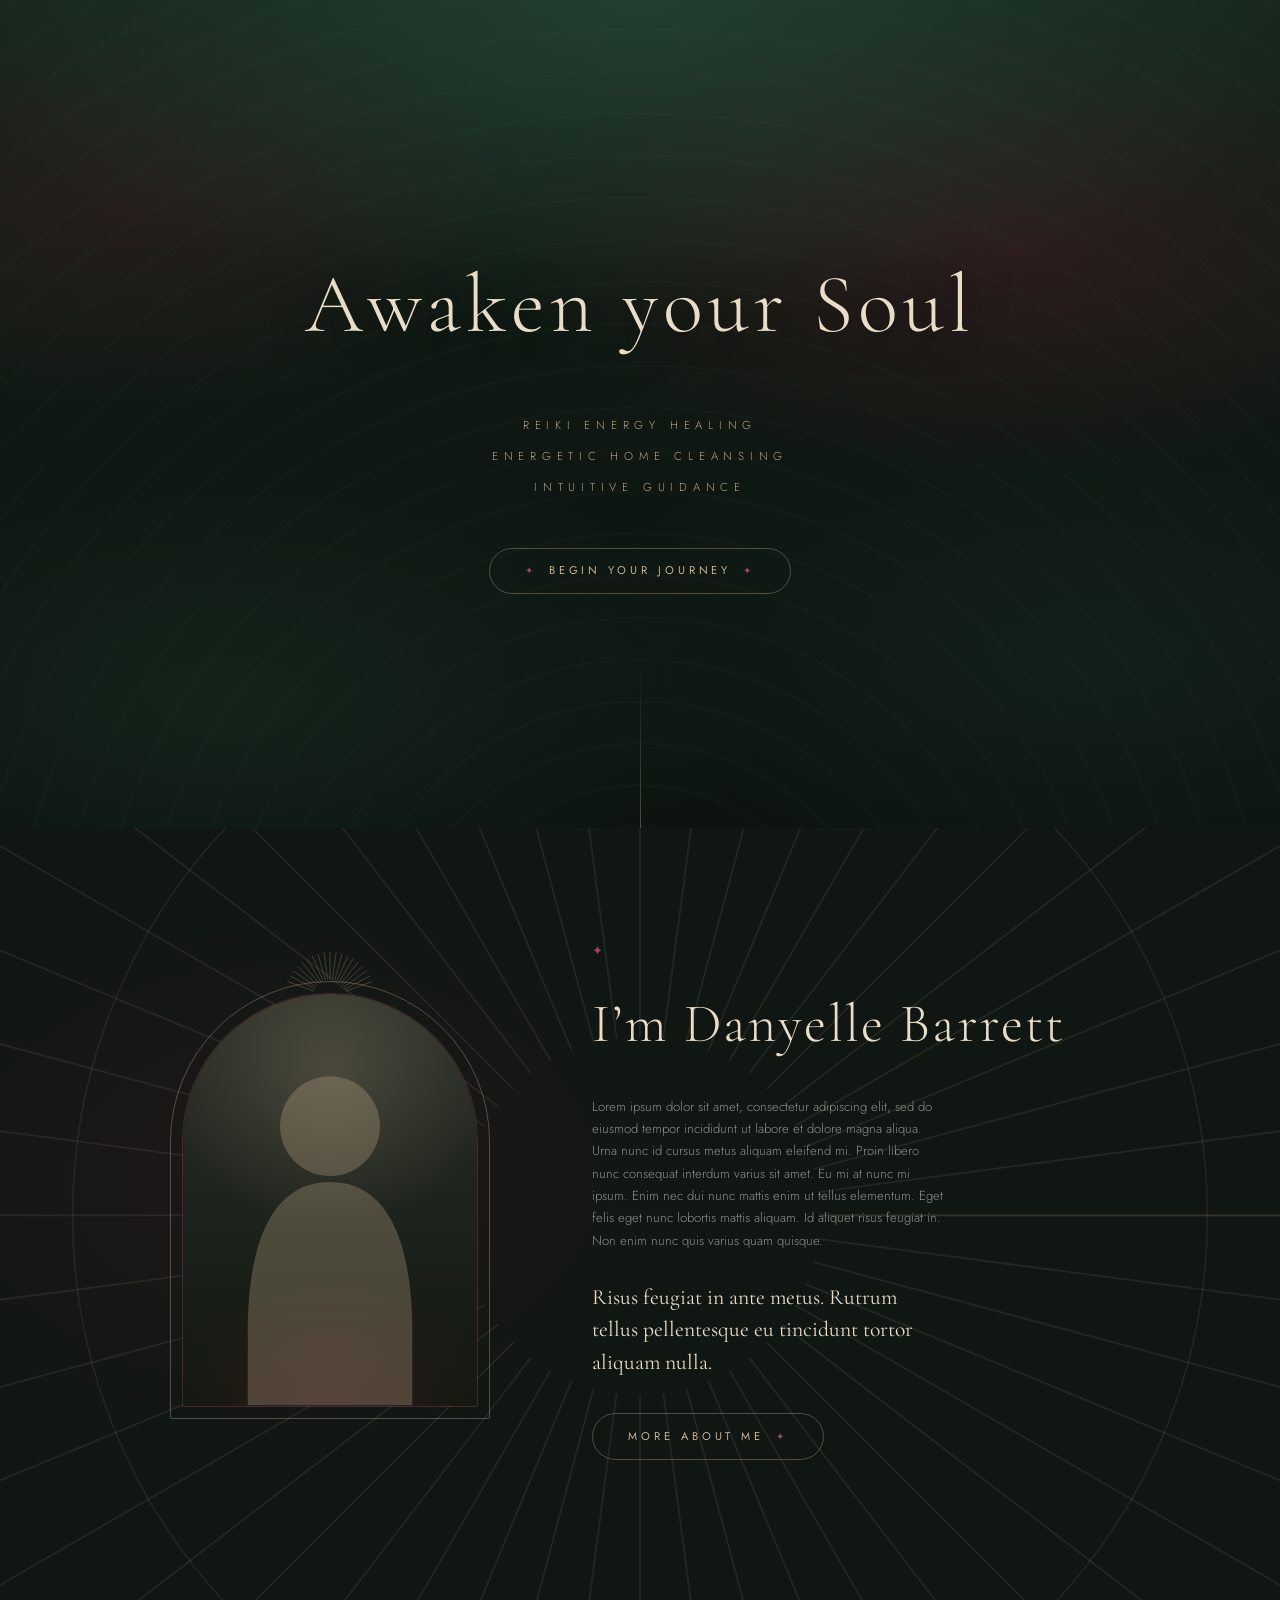
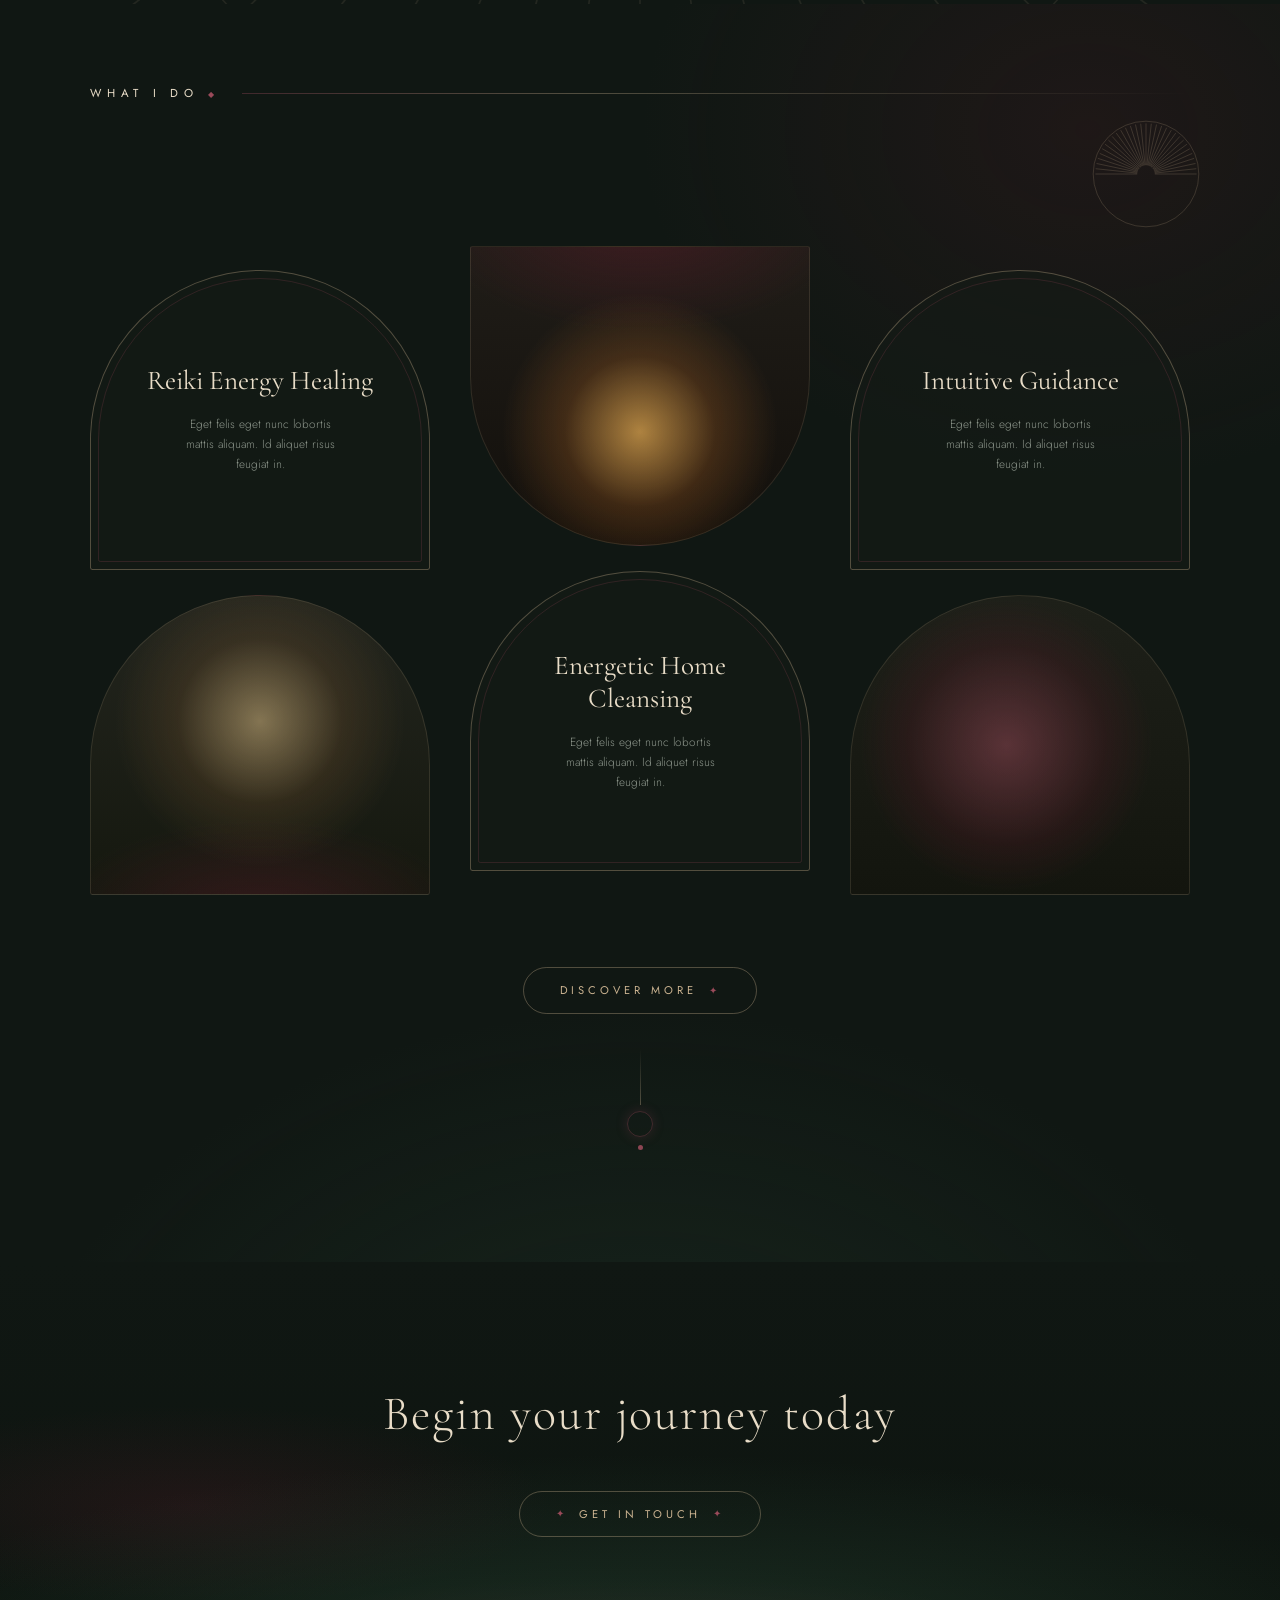
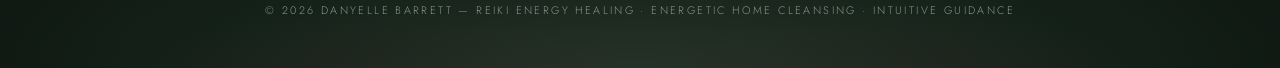
==== index.html @ 01dbca79 "Sync hero list and footer tagline with updated service names Co-authored-by: Copilot <223556219+Copi" ====
<!doctype html>
<html lang="en">
  <head>
    <meta charset="UTF-8" />
    <meta name="viewport" content="width=device-width, initial-scale=1.0" />
    <title>Awaken Your Soul — Danyelle Barrett</title>
    <link rel="preconnect" href="https://fonts.googleapis.com" />
    <link rel="preconnect" href="https://fonts.gstatic.com" crossorigin />
    <link
      href="https://fonts.googleapis.com/css2?family=Cormorant+Garamond:ital,wght@0,300;0,400;0,500;1,400&family=Jost:wght@300;400&display=swap"
      rel="stylesheet"
    />
    <link rel="stylesheet" href="style.css" />
  </head>
  <body>
    <!-- ============ HERO ============ -->
    <header class="hero">
      <div class="hero-bg" aria-hidden="true"></div>
      <div class="hero-content reveal">
        <h1 class="hero-title">Awaken your Soul</h1>
        <ul class="hero-list">
          <li>Reiki Energy Healing</li>
          <li>Energetic Home Cleansing</li>
          <li>Intuitive Guidance</li>
        </ul>
        <a href="#about" class="btn">
          <span class="sparkle" aria-hidden="true">✦</span>
          Begin Your Journey
          <span class="sparkle" aria-hidden="true">✦</span>
        </a>
      </div>
      <div class="hero-line" aria-hidden="true"></div>
    </header>

    <!-- ============ ABOUT ============ -->
    <section class="about" id="about">
      <div class="radial-lines" aria-hidden="true">
        <svg viewBox="0 0 600 600" preserveAspectRatio="xMidYMid slice">
          <g class="rays"></g>
          <circle cx="300" cy="300" r="190" fill="none" stroke="currentColor" stroke-width="0.5" />
          <circle cx="300" cy="300" r="260" fill="none" stroke="currentColor" stroke-width="0.5" />
        </svg>
      </div>

      <div class="about-inner">
        <div class="arch-frame reveal" aria-hidden="true">
          <div class="arch-crown">
            <svg viewBox="0 0 120 40">
              <g class="crown-rays"></g>
            </svg>
          </div>
          <div class="arch-photo">
            <svg class="placeholder-figure" viewBox="0 0 200 280" aria-hidden="true">
              <circle cx="100" cy="90" r="34" />
              <path d="M100 128 C 60 128 44 170 44 230 L 44 280 L 156 280 L 156 230 C 156 170 140 128 100 128 Z" />
            </svg>
          </div>
        </div>

        <div class="about-text reveal">
          <span class="diamond" aria-hidden="true">✦</span>
          <h2>I&rsquo;m Danyelle Barrett</h2>
          <p class="about-body">
            Lorem ipsum dolor sit amet, consectetur adipiscing elit, sed do eiusmod
            tempor incididunt ut labore et dolore magna aliqua. Urna nunc id cursus
            metus aliquam eleifend mi. Proin libero nunc consequat interdum varius
            sit amet. Eu mi at nunc mi ipsum. Enim nec dui nunc mattis enim ut tellus
            elementum. Eget felis eget nunc lobortis mattis aliquam. Id aliquet risus
            feugiat in. Non enim nunc quis varius quam quisque.
          </p>
          <p class="about-pull">
            Risus feugiat in ante metus. Rutrum tellus pellentesque eu tincidunt
            tortor aliquam nulla.
          </p>
          <a href="#services" class="btn">
            More About Me
            <span class="sparkle" aria-hidden="true">✦</span>
          </a>
        </div>
      </div>
    </section>

    <!-- ============ WHAT I DO ============ -->
    <section class="services" id="services">
      <div class="services-heading reveal">
        <h3 class="eyebrow">What I Do <span class="diamond-sm" aria-hidden="true">◆</span></h3>
        <div class="heading-rule" aria-hidden="true"></div>
      </div>

      <div class="fan-ornament" aria-hidden="true">
        <svg viewBox="0 0 200 100">
          <g class="fan-rays"></g>
          <circle cx="100" cy="50" r="48" fill="none" stroke="currentColor" stroke-width="0.6" />
        </svg>
      </div>

      <div class="cards">
        <article class="card reveal">
          <div class="card-arch card-arch--text">
            <h4>Reiki Energy Healing</h4>
            <p>Eget felis eget nunc lobortis mattis aliquam. Id aliquet risus feugiat in.</p>
          </div>
          <div class="card-arch card-arch--img card-img-1"></div>
        </article>

        <article class="card card--center reveal">
          <div class="card-arch card-arch--img card-img-2"></div>
          <div class="card-arch card-arch--text">
            <h4>Energetic Home Cleansing</h4>
            <p>Eget felis eget nunc lobortis mattis aliquam. Id aliquet risus feugiat in.</p>
          </div>
        </article>

        <article class="card reveal">
          <div class="card-arch card-arch--text">
            <h4>Intuitive Guidance</h4>
            <p>Eget felis eget nunc lobortis mattis aliquam. Id aliquet risus feugiat in.</p>
          </div>
          <div class="card-arch card-arch--img card-img-3"></div>
        </article>
      </div>

      <div class="services-cta reveal">
        <a href="#contact" class="btn">
          Discover More
          <span class="sparkle" aria-hidden="true">✦</span>
        </a>
        <div class="pendant" aria-hidden="true">
          <span class="pendant-line"></span>
          <span class="pendant-circle"></span>
          <span class="pendant-dot"></span>
        </div>
      </div>
    </section>

    <!-- ============ FOOTER ============ -->
    <footer class="footer" id="contact">
      <div class="footer-bg" aria-hidden="true"></div>
      <div class="footer-content reveal">
        <h2 class="footer-title">Begin your journey today</h2>
        <a href="mailto:hello@example.com" class="btn">
          <span class="sparkle" aria-hidden="true">✦</span>
          Get In Touch
          <span class="sparkle" aria-hidden="true">✦</span>
        </a>
        <p class="footer-copy">&copy; <span id="year"></span> Danyelle Barrett &mdash; Reiki Energy Healing &middot; Energetic Home Cleansing &middot; Intuitive Guidance</p>
      </div>
    </footer>

    <script src="script.js"></script>
  </body>
</html>
---- style.css ----
/* ============================================================
   Awaken Your Soul — mystical healer landing page
   Palette: deep forest green/charcoal + antique gold/cream
   ============================================================ */

:root {
  --bg-deep: #0c120f;
  --bg-panel: #101713;
  --bg-card: #141c17;
  --green-forest: #16241c;
  --green-mist: #1e3328;
  --gold: #cbb391;
  --gold-soft: #b9a382;
  --gold-faint: rgba(203, 179, 145, 0.35);
  --maroon: #581a28;
  --maroon-bright: #9a4a5a;
  --maroon-faint: rgba(138, 65, 82, 0.4);
  --maroon-glow: rgba(88, 26, 40, 0.45);
  --cream: #e9ddc8;
  --text-dim: #8a9389;
  --serif: "Cormorant Garamond", Georgia, serif;
  --sans: "Jost", "Helvetica Neue", sans-serif;
}

* {
  margin: 0;
  padding: 0;
  box-sizing: border-box;
}

html {
  scroll-behavior: smooth;
}

body {
  background: var(--bg-deep);
  color: var(--cream);
  font-family: var(--sans);
  font-weight: 300;
  line-height: 1.7;
  overflow-x: hidden;
}

/* ---------- shared ---------- */

.btn {
  display: inline-flex;
  align-items: center;
  gap: 0.75rem;
  padding: 0.8rem 2.2rem;
  border: 1px solid var(--gold-faint);
  border-radius: 999px;
  color: var(--gold);
  font-family: var(--sans);
  font-size: 0.7rem;
  font-weight: 400;
  letter-spacing: 0.35em;
  text-transform: uppercase;
  text-decoration: none;
  transition: background 0.4s ease, color 0.4s ease, box-shadow 0.4s ease;
}

.btn:hover {
  background: var(--maroon-glow);
  border-color: var(--maroon-faint);
  box-shadow: 0 0 28px rgba(138, 65, 82, 0.3);
}

.sparkle {
  font-size: 0.65rem;
  color: var(--maroon-bright);
  animation: twinkle 2.8s ease-in-out infinite;
}

@keyframes twinkle {
  0%, 100% { opacity: 1; transform: scale(1); }
  50% { opacity: 0.35; transform: scale(0.8); }
}

.diamond {
  display: block;
  color: var(--maroon-bright);
  font-size: 0.8rem;
  margin-bottom: 1rem;
}

/* scroll-reveal */
.reveal {
  opacity: 0;
  transform: translateY(28px);
  transition: opacity 0.9s ease, transform 0.9s ease;
}

.reveal.visible {
  opacity: 1;
  transform: translateY(0);
}

/* ============ HERO ============ */

.hero {
  position: relative;
  min-height: 92vh;
  display: flex;
  align-items: center;
  justify-content: center;
  text-align: center;
  isolation: isolate;
}

.hero-bg {
  position: absolute;
  inset: 0;
  z-index: -1;
  background:
    radial-gradient(ellipse 80% 55% at 50% 0%, rgba(46, 84, 62, 0.55), transparent 70%),
    radial-gradient(ellipse 55% 40% at 78% 30%, rgba(88, 26, 40, 0.38), transparent 70%),
    radial-gradient(ellipse 60% 45% at 18% 85%, rgba(34, 64, 46, 0.35), transparent 70%),
    radial-gradient(ellipse 60% 45% at 85% 80%, rgba(28, 54, 40, 0.35), transparent 70%),
    radial-gradient(ellipse 45% 35% at 10% 25%, rgba(88, 26, 40, 0.28), transparent 70%),
    linear-gradient(180deg, #16251c 0%, #0e1711 55%, var(--bg-deep) 100%);
}

/* soft fern-like texture */
.hero-bg::after {
  content: "";
  position: absolute;
  inset: 0;
  background-image: repeating-radial-gradient(
    circle at 50% 120%,
    transparent 0px,
    transparent 38px,
    rgba(70, 110, 85, 0.05) 40px,
    transparent 42px
  );
}

.hero-content {
  padding: 4rem 1.5rem;
}

.hero-title {
  font-family: var(--serif);
  font-weight: 300;
  font-size: clamp(2.8rem, 7vw, 5.2rem);
  letter-spacing: 0.06em;
  color: var(--cream);
  text-shadow: 0 2px 40px rgba(0, 0, 0, 0.6);
}

.hero-list {
  list-style: none;
  margin: 2.2rem 0 2.8rem;
}

.hero-list li {
  font-size: 0.72rem;
  letter-spacing: 0.5em;
  text-transform: uppercase;
  color: var(--gold-soft);
  padding: 0.35rem 0;
}

.hero-line {
  position: absolute;
  bottom: 0;
  left: 50%;
  width: 1px;
  height: 18vh;
  background: linear-gradient(to bottom, transparent, var(--gold-faint));
}

/* ============ ABOUT ============ */

.about {
  position: relative;
  padding: 7rem 1.5rem 9rem;
  background:
    radial-gradient(ellipse 45% 50% at 22% 45%, rgba(88, 26, 40, 0.22), transparent 70%),
    var(--bg-panel);
  overflow: hidden;
}

.radial-lines {
  position: absolute;
  inset: -10% -20%;
  color: rgba(203, 179, 145, 0.1);
  pointer-events: none;
}

.radial-lines svg {
  width: 100%;
  height: 100%;
}

.about-inner {
  position: relative;
  max-width: 1000px;
  margin: 0 auto;
  display: grid;
  grid-template-columns: minmax(260px, 380px) 1fr;
  gap: 4.5rem;
  align-items: center;
}

/* arched portrait frame */
.arch-frame {
  position: relative;
  justify-self: center;
}

.arch-crown {
  position: absolute;
  top: -34px;
  left: 50%;
  transform: translateX(-50%);
  width: 150px;
  color: var(--gold-faint);
}

.arch-photo {
  width: min(320px, 78vw);
  aspect-ratio: 3 / 4.1;
  border: 1px solid var(--gold-faint);
  border-radius: 999px 999px 10px 10px;
  padding: 12px;
  display: flex;
}

.arch-photo .placeholder-figure {
  width: 100%;
  border-radius: 999px 999px 6px 6px;
  background:
    radial-gradient(ellipse 90% 60% at 50% 18%, rgba(203, 179, 145, 0.22), transparent 65%),
    radial-gradient(ellipse 80% 45% at 50% 100%, rgba(88, 26, 40, 0.35), transparent 70%),
    linear-gradient(180deg, #2a2e26 0%, #1b211b 60%, #12180f 100%);
  fill: rgba(203, 179, 145, 0.28);
  box-shadow: 0 0 0 1px var(--maroon-faint); /* inner wine line inside the gold arch */
}

.about-text h2 {
  font-family: var(--serif);
  font-weight: 300;
  font-size: clamp(2.2rem, 4.5vw, 3.4rem);
  letter-spacing: 0.04em;
  margin-bottom: 1.6rem;
}

.about-body {
  font-size: 0.82rem;
  color: var(--text-dim);
  max-width: 44ch;
  margin-bottom: 1.8rem;
}

.about-pull {
  font-family: var(--serif);
  font-size: 1.35rem;
  font-weight: 400;
  line-height: 1.5;
  color: var(--cream);
  max-width: 34ch;
  margin-bottom: 2.2rem;
}

/* ============ SERVICES ============ */

.services {
  position: relative;
  padding: 5rem 1.5rem 7rem;
  background:
    radial-gradient(ellipse 70% 50% at 50% 115%, rgba(40, 70, 52, 0.3), transparent 70%),
    radial-gradient(ellipse 50% 40% at 85% 10%, rgba(88, 26, 40, 0.2), transparent 70%),
    var(--bg-panel);
  overflow: hidden;
}

.services-heading {
  max-width: 1100px;
  margin: 0 auto 1rem;
  display: flex;
  align-items: center;
  gap: 1.4rem;
}

.eyebrow {
  font-family: var(--sans);
  font-weight: 400;
  font-size: 0.72rem;
  letter-spacing: 0.5em;
  text-transform: uppercase;
  color: var(--cream);
  white-space: nowrap;
}

.diamond-sm {
  font-size: 0.5rem;
  color: var(--maroon-bright);
  vertical-align: middle;
}

.heading-rule {
  flex: 1;
  height: 1px;
  background: linear-gradient(to right, var(--maroon-faint), var(--gold-faint) 35%, transparent);
}

.fan-ornament {
  width: 220px;
  margin: 0 0 2rem auto;
  color: rgba(203, 179, 145, 0.3);
}

.cards {
  max-width: 1100px;
  margin: 0 auto;
  display: grid;
  grid-template-columns: repeat(3, 1fr);
  gap: 2.5rem;
  align-items: start;
}

.card {
  display: flex;
  flex-direction: column;
  gap: 1.6rem;
}

.card--center {
  margin-top: -1.5rem;
}

.card-arch {
  border-radius: 999px 999px 14px 14px;
  min-height: 300px;
}

.card--center .card-arch--img {
  border-radius: 14px 14px 999px 999px;
}

.card-arch--text {
  position: relative;
  border: 1px solid var(--gold-faint);
  background: rgba(20, 28, 23, 0.6);
  display: flex;
  flex-direction: column;
  align-items: center;
  justify-content: center;
  text-align: center;
  padding: 2.5rem 1.8rem;
}

/* inner wine line echoing the arch shape */
.card-arch--text::after {
  content: "";
  position: absolute;
  inset: 7px;
  border: 1px solid rgba(138, 65, 82, 0.25);
  border-radius: inherit;
  pointer-events: none;
}

.card-arch--text h4 {
  font-family: var(--serif);
  font-weight: 400;
  font-size: 1.7rem;
  line-height: 1.2;
  margin-bottom: 1rem;
}

.card-arch--text p {
  font-size: 0.74rem;
  color: var(--text-dim);
  max-width: 24ch;
}

/* image placeholders — swap with real photos via background-image */
.card-arch--img {
  border: 1px solid rgba(203, 179, 145, 0.15);
}

.card-img-1 {
  background:
    radial-gradient(circle at 50% 42%, rgba(233, 200, 140, 0.5), rgba(160, 110, 60, 0.18) 34%, transparent 60%),
    radial-gradient(ellipse 90% 50% at 50% 110%, rgba(88, 26, 40, 0.5), transparent 70%),
    linear-gradient(180deg, #23251e 0%, #15180f 100%);
}

.card-img-2 {
  background:
    radial-gradient(circle at 50% 62%, rgba(255, 190, 90, 0.65), rgba(190, 110, 40, 0.25) 30%, transparent 55%),
    radial-gradient(ellipse 90% 55% at 50% -10%, rgba(88, 26, 40, 0.55), transparent 70%),
    linear-gradient(180deg, #201d18 0%, #120f0b 100%);
}

.card-img-3 {
  background:
    radial-gradient(circle at 46% 50%, rgba(154, 74, 90, 0.5), rgba(88, 26, 40, 0.25) 42%, transparent 62%),
    linear-gradient(180deg, #1e2019 0%, #13150e 100%);
}

.services-cta {
  text-align: center;
  margin-top: 4.5rem;
}

.pendant {
  display: flex;
  flex-direction: column;
  align-items: center;
  margin-top: 2.2rem;
}

.pendant-line {
  width: 1px;
  height: 56px;
  background: linear-gradient(to bottom, transparent, var(--gold-faint));
}

.pendant-circle {
  width: 26px;
  height: 26px;
  border: 1px solid var(--maroon-faint);
  border-radius: 50%;
  margin-top: 6px;
  box-shadow: 0 0 12px rgba(138, 65, 82, 0.25);
}

.pendant-dot {
  width: 5px;
  height: 5px;
  background: var(--maroon-bright);
  border-radius: 50%;
  margin-top: 8px;
  opacity: 0.9;
}

/* ============ FOOTER ============ */

.footer {
  position: relative;
  padding: 7rem 1.5rem 3rem;
  text-align: center;
  isolation: isolate;
}

.footer-bg {
  position: absolute;
  inset: 0;
  z-index: -1;
  background:
    radial-gradient(ellipse 85% 70% at 50% 100%, rgba(42, 76, 56, 0.5), transparent 75%),
    radial-gradient(ellipse 60% 50% at 50% 115%, rgba(88, 26, 40, 0.45), transparent 75%),
    radial-gradient(ellipse 40% 35% at 15% 60%, rgba(88, 26, 40, 0.25), transparent 70%),
    linear-gradient(180deg, var(--bg-panel) 0%, #0d140f 100%);
}

.footer-title {
  font-family: var(--serif);
  font-weight: 300;
  font-size: clamp(1.9rem, 4vw, 3rem);
  letter-spacing: 0.04em;
  margin-bottom: 2.2rem;
}

.footer-copy {
  margin-top: 4rem;
  font-size: 0.68rem;
  letter-spacing: 0.22em;
  text-transform: uppercase;
  color: var(--text-dim);
}

/* ============ RESPONSIVE ============ */

@media (max-width: 860px) {
  .about-inner {
    grid-template-columns: 1fr;
    gap: 3.5rem;
    text-align: center;
  }

  .about-text {
    display: flex;
    flex-direction: column;
    align-items: center;
  }

  .cards {
    grid-template-columns: 1fr;
    max-width: 420px;
  }

  .card--center {
    margin-top: 0;
  }

  .fan-ornament {
    margin: 0 auto 2rem;
  }
}
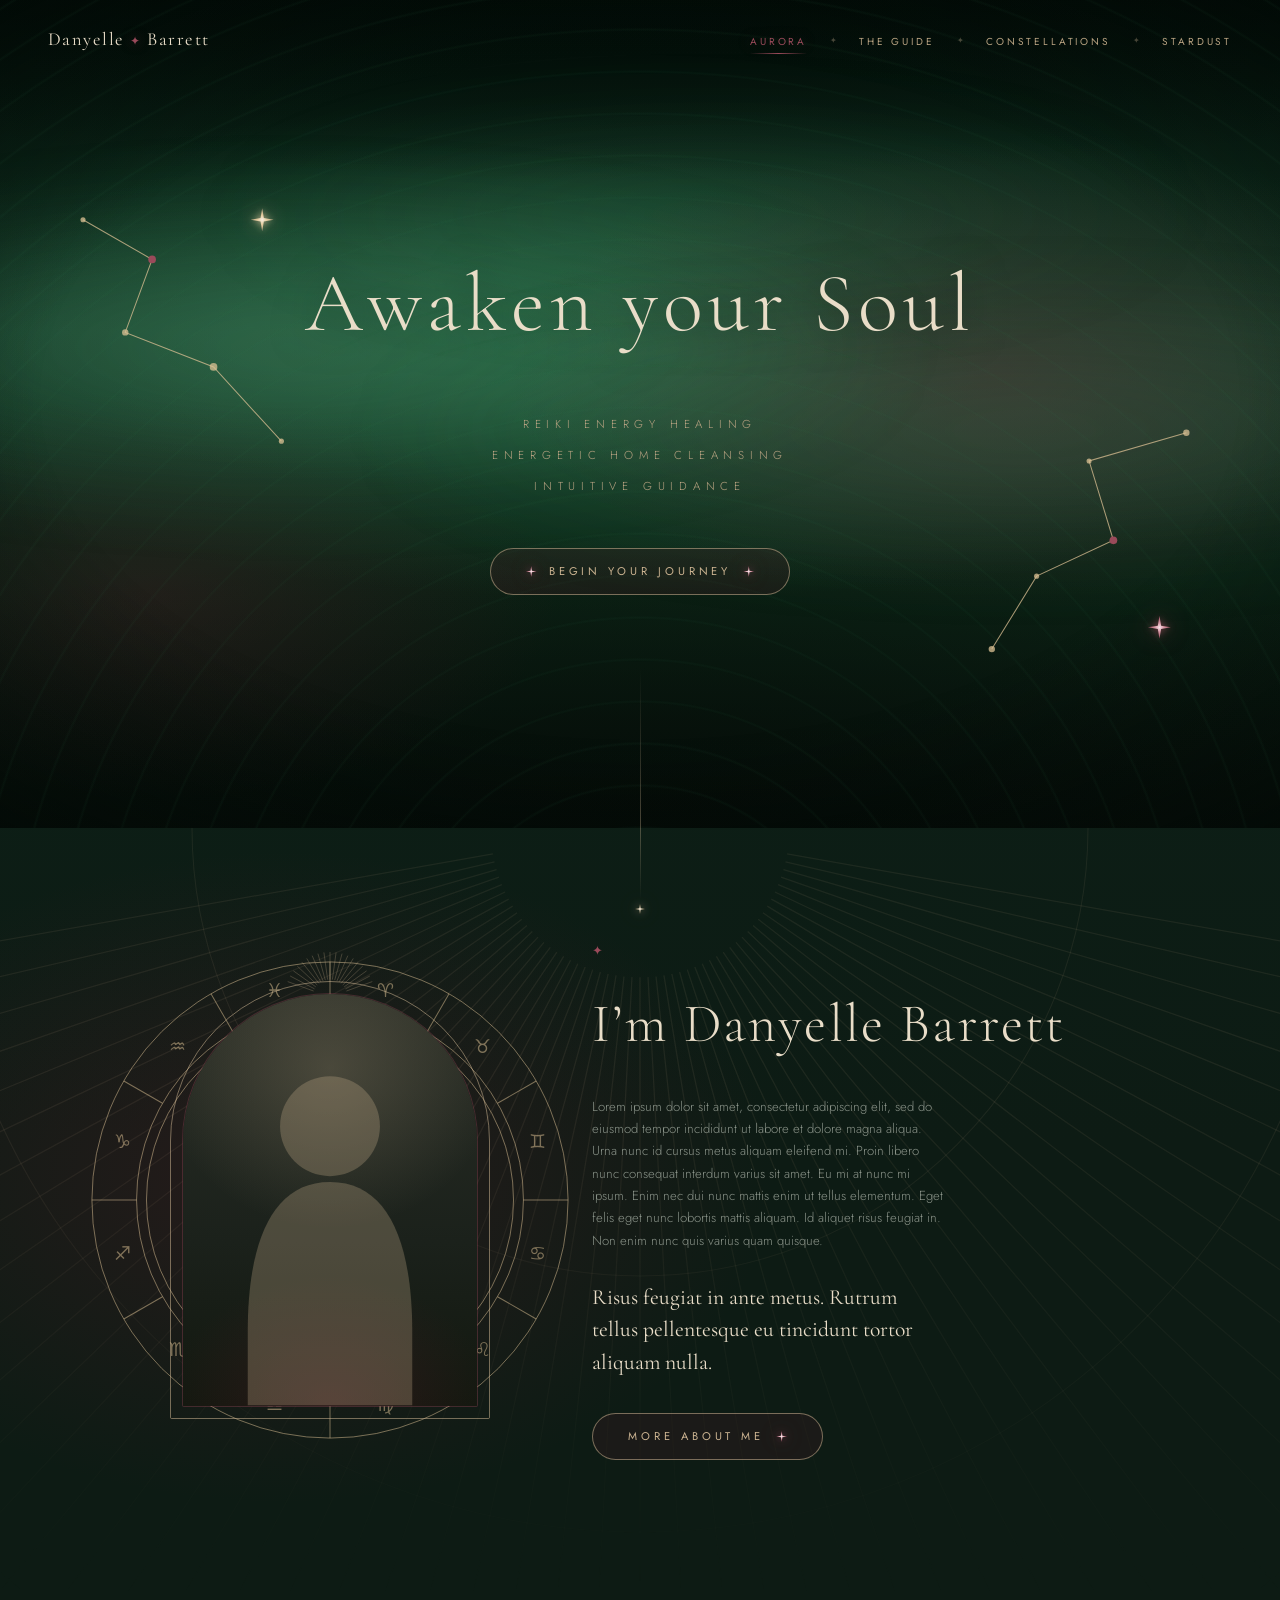
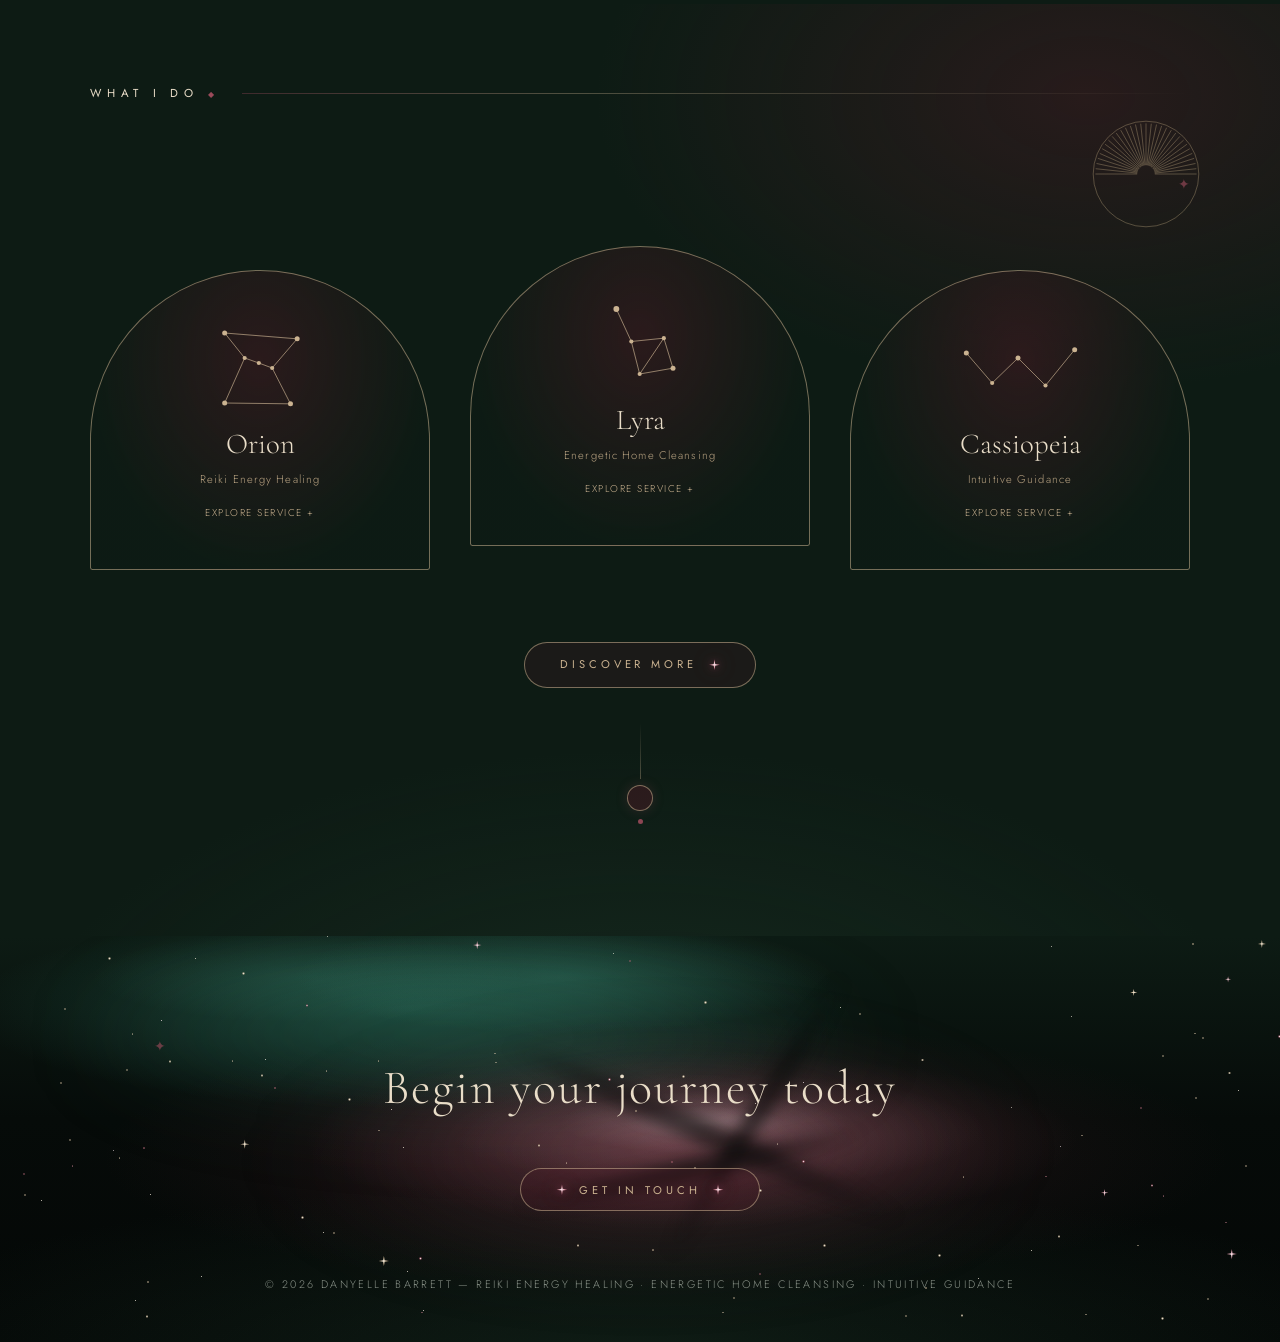
==== commit d6b4c33a: "Add celestial nav, star sparkles, misty hero, and Trifid-style nebula footer - Fixed nav with celest" ====
--- a/index.html
+++ b/index.html
@@ -13,9 +13,64 @@
     <link rel="stylesheet" href="style.css" />
   </head>
   <body>
+    <!-- ============ NAV ============ -->
+    <nav class="site-nav">
+      <a class="nav-wordmark" href="#top">Danyelle <span class="mark" aria-hidden="true">✦</span> Barrett</a>
+      <ul class="nav-links">
+        <li><a href="#top">Aurora</a></li>
+        <li class="nav-sep" aria-hidden="true">✦</li>
+        <li><a href="#about">The Guide</a></li>
+        <li class="nav-sep" aria-hidden="true">✦</li>
+        <li><a href="#services">Constellations</a></li>
+        <li class="nav-sep" aria-hidden="true">✦</li>
+        <li><a href="#contact">Stardust</a></li>
+      </ul>
+    </nav>
+
     <!-- ============ HERO ============ -->
-    <header class="hero">
-      <div class="hero-bg" aria-hidden="true"></div>
+    <header class="hero" id="top">
+      <div class="hero-bg" aria-hidden="true">
+        <span class="mist mist-1"></span>
+        <span class="mist mist-2"></span>
+        <span class="mist mist-3"></span>
+        <span class="hero-vignette"></span>
+      </div>
+      <div class="hero-sky" aria-hidden="true">
+        <svg class="constellation constellation--left" viewBox="0 0 220 260" fill="none">
+          <defs>
+            <radialGradient id="spark-gold">
+              <stop offset="0%" stop-color="#f7efe0" />
+              <stop offset="40%" stop-color="#e3cb9e" />
+              <stop offset="100%" stop-color="#b9a382" />
+            </radialGradient>
+          </defs>
+          <path d="M25 42 79 73 58 130 127 157 180 215" />
+          <circle cx="25" cy="42" r="2" />
+          <circle class="sky-star sky-star--wine" cx="79" cy="73" r="3" />
+          <circle cx="58" cy="130" r="2.5" />
+          <circle class="sky-star" cx="127" cy="157" r="3" />
+          <circle cx="180" cy="215" r="2" />
+          <path class="sky-spark sky-star" fill="url(#spark-gold)"
+            d="M165 33 L166.3 40.7 L174 42 L166.3 43.3 L165 51 L163.7 43.3 L156 42 L163.7 40.7 Z" />
+        </svg>
+        <svg class="constellation constellation--right" viewBox="0 0 220 260" fill="none">
+          <defs>
+            <radialGradient id="spark-wine">
+              <stop offset="0%" stop-color="#f6e3e8" />
+              <stop offset="35%" stop-color="#d99aa8" />
+              <stop offset="100%" stop-color="#9a4a5a" />
+            </radialGradient>
+          </defs>
+          <path d="M35 204 70 147 130 119 111 57 187 35" />
+          <circle class="sky-star" cx="35" cy="204" r="2.5" />
+          <circle cx="70" cy="147" r="2" />
+          <circle class="sky-star sky-star--wine" cx="130" cy="119" r="3" />
+          <circle cx="111" cy="57" r="2" />
+          <circle class="sky-star" cx="187" cy="35" r="2.5" />
+          <path class="sky-spark sky-star" fill="url(#spark-wine)"
+            d="M166 178 L167.3 185.7 L175 187 L167.3 188.3 L166 196 L164.7 188.3 L157 187 L164.7 185.7 Z" />
+        </svg>
+      </div>
       <div class="hero-content reveal">
         <h1 class="hero-title">Awaken your Soul</h1>
         <ul class="hero-list">
@@ -34,16 +89,55 @@
 
     <!-- ============ ABOUT ============ -->
     <section class="about" id="about">
+      <div class="about-drop" aria-hidden="true">
+        <span class="drop-line"></span>
+        <span class="drop-diamond">✦</span>
+      </div>
+
       <div class="radial-lines" aria-hidden="true">
-        <svg viewBox="0 0 600 600" preserveAspectRatio="xMidYMid slice">
+        <svg viewBox="0 0 600 600" preserveAspectRatio="xMidYMin slice">
           <g class="rays"></g>
-          <circle cx="300" cy="300" r="190" fill="none" stroke="currentColor" stroke-width="0.5" />
-          <circle cx="300" cy="300" r="260" fill="none" stroke="currentColor" stroke-width="0.5" />
+          <circle cx="300" cy="0" r="210" fill="none" stroke="currentColor" stroke-width="0.5" />
+          <circle cx="300" cy="0" r="330" fill="none" stroke="currentColor" stroke-width="0.5" />
+          <circle cx="300" cy="0" r="460" fill="none" stroke="currentColor" stroke-width="0.5" />
         </svg>
       </div>
 
       <div class="about-inner">
         <div class="arch-frame reveal" aria-hidden="true">
+          <svg class="zodiac-wheel" viewBox="0 0 400 400" fill="none">
+            <circle cx="200" cy="200" r="192" />
+            <circle cx="200" cy="200" r="156" />
+            <circle cx="200" cy="200" r="148" />
+            <g class="zodiac-divisions">
+              <path d="M200 8v36" />
+              <path d="M200 8v36" transform="rotate(30 200 200)" />
+              <path d="M200 8v36" transform="rotate(60 200 200)" />
+              <path d="M200 8v36" transform="rotate(90 200 200)" />
+              <path d="M200 8v36" transform="rotate(120 200 200)" />
+              <path d="M200 8v36" transform="rotate(150 200 200)" />
+              <path d="M200 8v36" transform="rotate(180 200 200)" />
+              <path d="M200 8v36" transform="rotate(210 200 200)" />
+              <path d="M200 8v36" transform="rotate(240 200 200)" />
+              <path d="M200 8v36" transform="rotate(270 200 200)" />
+              <path d="M200 8v36" transform="rotate(300 200 200)" />
+              <path d="M200 8v36" transform="rotate(330 200 200)" />
+            </g>
+            <g class="zodiac-symbols">
+              <text x="245" y="33">&#9800;&#65038;</text>
+              <text x="323" y="78">&#9801;&#65038;</text>
+              <text x="367" y="155">&#9802;&#65038;</text>
+              <text x="367" y="245">&#9803;&#65038;</text>
+              <text x="323" y="322">&#9804;&#65038;</text>
+              <text x="245" y="367">&#9805;&#65038;</text>
+              <text x="155" y="367">&#9806;&#65038;</text>
+              <text x="77" y="322">&#9807;&#65038;</text>
+              <text x="33" y="245">&#9808;&#65038;</text>
+              <text x="33" y="155">&#9809;&#65038;</text>
+              <text x="77" y="78">&#9810;&#65038;</text>
+              <text x="155" y="33">&#9811;&#65038;</text>
+            </g>
+          </svg>
           <div class="arch-crown">
             <svg viewBox="0 0 120 40">
               <g class="crown-rays"></g>
@@ -82,6 +176,7 @@
 
     <!-- ============ WHAT I DO ============ -->
     <section class="services" id="services">
+      <span class="celestial-accent celestial-accent--services" aria-hidden="true">✦</span>
       <div class="services-heading reveal">
         <h3 class="eyebrow">What I Do <span class="diamond-sm" aria-hidden="true">◆</span></h3>
         <div class="heading-rule" aria-hidden="true"></div>
@@ -96,27 +191,66 @@
 
       <div class="cards">
         <article class="card reveal">
-          <div class="card-arch card-arch--text">
-            <h4>Reiki Energy Healing</h4>
-            <p>Eget felis eget nunc lobortis mattis aliquam. Id aliquet risus feugiat in.</p>
-          </div>
-          <div class="card-arch card-arch--img card-img-1"></div>
+          <details class="service-disclosure">
+            <summary class="constellation-card">
+              <svg class="service-stars" viewBox="0 0 160 120" aria-hidden="true">
+                <path d="M37 18 61 48 78 54 94 60 124 25 M61 48 37 102 M94 60 116 103 M37 18 124 25 M37 102 116 103" />
+                <g><circle cx="37" cy="18" r="3" /><circle cx="124" cy="25" r="3" /><circle cx="61" cy="48" r="2.5" /><circle cx="78" cy="54" r="2.5" /><circle cx="94" cy="60" r="2.5" /><circle cx="37" cy="102" r="3" /><circle cx="116" cy="103" r="3" /></g>
+              </svg>
+              <span class="constellation-name">Orion</span>
+              <span class="constellation-service">Reiki Energy Healing</span>
+              <span class="disclosure-prompt"><span class="open-label">Explore service +</span><span class="close-label">Close service −</span></span>
+            </summary>
+            <div class="card-content">
+              <div class="card-arch card-arch--text">
+                <h4>Reiki Energy Healing</h4>
+                <p>Eget felis eget nunc lobortis mattis aliquam. Id aliquet risus feugiat in.</p>
+              </div>
+              <div class="card-arch card-arch--img card-img-1"></div>
+            </div>
+          </details>
         </article>
 
         <article class="card card--center reveal">
-          <div class="card-arch card-arch--img card-img-2"></div>
-          <div class="card-arch card-arch--text">
-            <h4>Energetic Home Cleansing</h4>
-            <p>Eget felis eget nunc lobortis mattis aliquam. Id aliquet risus feugiat in.</p>
-          </div>
+          <details class="service-disclosure">
+            <summary class="constellation-card">
+              <svg class="service-stars" viewBox="0 0 160 120" aria-hidden="true">
+                <path d="M51 18 69 57 108 53 119 89 79 96 69 57 M108 53 79 96" />
+                <g><circle cx="51" cy="18" r="3.5" /><circle cx="69" cy="57" r="2.5" /><circle cx="108" cy="53" r="2.5" /><circle cx="119" cy="89" r="3" /><circle cx="79" cy="96" r="2.5" /></g>
+              </svg>
+              <span class="constellation-name">Lyra</span>
+              <span class="constellation-service">Energetic Home Cleansing</span>
+              <span class="disclosure-prompt"><span class="open-label">Explore service +</span><span class="close-label">Close service −</span></span>
+            </summary>
+            <div class="card-content">
+              <div class="card-arch card-arch--img card-img-2"></div>
+              <div class="card-arch card-arch--text">
+                <h4>Energetic Home Cleansing</h4>
+                <p>Eget felis eget nunc lobortis mattis aliquam. Id aliquet risus feugiat in.</p>
+              </div>
+            </div>
+          </details>
         </article>
 
         <article class="card reveal">
-          <div class="card-arch card-arch--text">
-            <h4>Intuitive Guidance</h4>
-            <p>Eget felis eget nunc lobortis mattis aliquam. Id aliquet risus feugiat in.</p>
-          </div>
-          <div class="card-arch card-arch--img card-img-3"></div>
+          <details class="service-disclosure">
+            <summary class="constellation-card">
+              <svg class="service-stars" viewBox="0 0 160 120" aria-hidden="true">
+                <path d="M15 42 46 78 77 48 110 81 145 38" />
+                <g><circle cx="15" cy="42" r="3" /><circle cx="46" cy="78" r="2.5" /><circle cx="77" cy="48" r="3" /><circle cx="110" cy="81" r="2.5" /><circle cx="145" cy="38" r="3" /></g>
+              </svg>
+              <span class="constellation-name">Cassiopeia</span>
+              <span class="constellation-service">Intuitive Guidance</span>
+              <span class="disclosure-prompt"><span class="open-label">Explore service +</span><span class="close-label">Close service −</span></span>
+            </summary>
+            <div class="card-content">
+              <div class="card-arch card-arch--text">
+                <h4>Intuitive Guidance</h4>
+                <p>Eget felis eget nunc lobortis mattis aliquam. Id aliquet risus feugiat in.</p>
+              </div>
+              <div class="card-arch card-arch--img card-img-3"></div>
+            </div>
+          </details>
         </article>
       </div>
 
@@ -135,14 +269,52 @@
 
     <!-- ============ FOOTER ============ -->
     <footer class="footer" id="contact">
-      <div class="footer-bg" aria-hidden="true"></div>
+      <div class="footer-bg" aria-hidden="true">
+        <span class="mist mist-footer-1"></span>
+        <span class="mist mist-footer-2"></span>
+        <span class="dust-lane dust-lane-1"></span>
+        <span class="dust-lane dust-lane-2"></span>
+        <span class="dust-lane dust-lane-3"></span>
+      </div>
+      <span class="celestial-accent celestial-accent--footer" aria-hidden="true">✦</span>
       <div class="footer-content reveal">
         <h2 class="footer-title">Begin your journey today</h2>
-        <a href="mailto:hello@example.com" class="btn">
+        <button type="button" class="btn contact-toggle" aria-expanded="false" aria-controls="contact-options">
           <span class="sparkle" aria-hidden="true">✦</span>
           Get In Touch
           <span class="sparkle" aria-hidden="true">✦</span>
-        </a>
+        </button>
+        <div class="contact-options" id="contact-options" hidden>
+          <a href="mailto:hello@example.com" class="contact-option contact-option--sun">
+            <svg class="contact-icon" viewBox="0 0 80 80" aria-hidden="true">
+              <circle cx="40" cy="40" r="13" />
+              <g class="contact-icon-rays">
+                <line x1="40" y1="8" x2="40" y2="18" />
+                <line x1="40" y1="62" x2="40" y2="72" />
+                <line x1="8" y1="40" x2="18" y2="40" />
+                <line x1="62" y1="40" x2="72" y2="40" />
+                <line x1="17.4" y1="17.4" x2="24.4" y2="24.4" />
+                <line x1="55.6" y1="55.6" x2="62.6" y2="62.6" />
+                <line x1="17.4" y1="62.6" x2="24.4" y2="55.6" />
+                <line x1="55.6" y1="24.4" x2="62.6" y2="17.4" />
+              </g>
+            </svg>
+            <span class="contact-option-label">By Sun &middot; Email</span>
+            <span class="contact-option-value">hello@example.com</span>
+          </a>
+          <a href="tel:+15551234567" class="contact-option contact-option--moon">
+            <svg class="contact-icon" viewBox="0 0 80 80" aria-hidden="true">
+              <path d="M48 12 a30 30 0 1 0 20 36 a24 24 0 1 1 -20 -36" />
+              <g class="contact-icon-stars">
+                <circle cx="56" cy="22" r="1.6" />
+                <circle cx="64" cy="34" r="1.2" />
+                <circle cx="60" cy="47" r="1.4" />
+              </g>
+            </svg>
+            <span class="contact-option-label">By Moon &middot; Phone</span>
+            <span class="contact-option-value">(555) 123-4567</span>
+          </a>
+        </div>
         <p class="footer-copy">&copy; <span id="year"></span> Danyelle Barrett &mdash; Reiki Energy Healing &middot; Energetic Home Cleansing &middot; Intuitive Guidance</p>
       </div>
     </footer>
--- a/style.css
+++ b/style.css
@@ -4,9 +4,9 @@
    ============================================================ */
 
 :root {
-  --bg-deep: #0c120f;
-  --bg-panel: #101713;
-  --bg-card: #141c17;
+  --bg-deep: #0a140e;
+  --bg-panel: #0d1b14;
+  --bg-card: #11211a;
   --green-forest: #16241c;
   --green-mist: #1e3328;
   --gold: #cbb391;
@@ -43,13 +43,127 @@
 
 /* ---------- shared ---------- */
 
+/* ============ NAV ============ */
+
+.site-nav {
+  position: fixed;
+  top: 0;
+  left: 0;
+  right: 0;
+  z-index: 20;
+  display: flex;
+  align-items: center;
+  justify-content: space-between;
+  gap: 1rem;
+  padding: 1.5rem 3rem;
+  transition: background 0.4s ease, padding 0.4s ease, box-shadow 0.4s ease;
+}
+
+.site-nav.scrolled {
+  padding: 0.85rem 3rem;
+  background: rgba(7, 14, 10, 0.82);
+  -webkit-backdrop-filter: blur(12px);
+  backdrop-filter: blur(12px);
+  box-shadow: 0 1px 0 rgba(203, 179, 145, 0.12);
+}
+
+.nav-wordmark {
+  font-family: var(--serif);
+  font-size: 1.15rem;
+  font-weight: 400;
+  letter-spacing: 0.08em;
+  color: var(--cream);
+  text-decoration: none;
+  white-space: nowrap;
+}
+
+.nav-wordmark .mark {
+  color: var(--maroon-bright);
+  font-size: 0.75rem;
+  text-shadow: 0 0 12px rgba(154, 74, 90, 0.5);
+}
+
+.nav-links {
+  display: flex;
+  align-items: center;
+  gap: 1.4rem;
+  list-style: none;
+}
+
+.nav-sep {
+  color: var(--gold-faint);
+  font-size: 0.5rem;
+  line-height: 1;
+}
+
+.nav-links a {
+  position: relative;
+  padding-bottom: 5px;
+  font-size: 0.63rem;
+  font-weight: 400;
+  letter-spacing: 0.28em;
+  text-transform: uppercase;
+  text-decoration: none;
+  white-space: nowrap;
+  color: var(--gold-soft);
+  transition: color 0.3s ease, text-shadow 0.3s ease;
+}
+
+.nav-links a::after {
+  content: "";
+  position: absolute;
+  left: 0;
+  right: 0;
+  bottom: 0;
+  height: 1px;
+  background: linear-gradient(to right, transparent, var(--maroon-bright), transparent);
+  opacity: 0;
+  transform: scaleX(0.4);
+  transition: opacity 0.35s ease, transform 0.35s ease;
+}
+
+.nav-links a:hover {
+  color: var(--cream);
+  text-shadow: 0 0 14px rgba(203, 179, 145, 0.5);
+}
+
+.nav-links a.active {
+  color: var(--maroon-bright);
+  text-shadow: 0 0 16px rgba(154, 74, 90, 0.45);
+}
+
+.nav-links a:hover::after,
+.nav-links a.active::after {
+  opacity: 1;
+  transform: scaleX(1);
+}
+
+@media (max-width: 720px) {
+  .site-nav,
+  .site-nav.scrolled {
+    flex-direction: column;
+    gap: 0.8rem;
+    padding: 1rem 1.2rem;
+  }
+
+  .nav-links {
+    gap: 0.8rem;
+  }
+
+  .nav-links a {
+    font-size: 0.58rem;
+    letter-spacing: 0.2em;
+  }
+}
+
 .btn {
   display: inline-flex;
   align-items: center;
   gap: 0.75rem;
   padding: 0.8rem 2.2rem;
-  border: 1px solid var(--gold-faint);
+  border: 1px solid rgba(203, 179, 145, 0.55);
   border-radius: 999px;
+  background: rgba(88, 26, 40, 0.2);
   color: var(--gold);
   font-family: var(--sans);
   font-size: 0.7rem;
@@ -66,15 +180,40 @@
   box-shadow: 0 0 28px rgba(138, 65, 82, 0.3);
 }
 
+/* four-point star sparkles — slim points, bright core, soft glow */
 .sparkle {
-  font-size: 0.65rem;
-  color: var(--maroon-bright);
-  animation: twinkle 2.8s ease-in-out infinite;
+  position: relative;
+  display: inline-block;
+  width: 11px;
+  height: 11px;
+  font-size: 0; /* hide the ✦ glyph; the star is drawn below */
+  filter:
+    drop-shadow(0 0 4px rgba(154, 74, 90, 0.9))
+    drop-shadow(0 0 10px rgba(154, 74, 90, 0.45));
+  animation: star-twinkle 2.8s ease-in-out infinite;
+}
+
+.sparkle::before {
+  content: "";
+  position: absolute;
+  inset: 0;
+  background: radial-gradient(circle at 50% 50%, #f6e3e8 0%, #d99aa8 35%, var(--maroon-bright) 70%);
+  clip-path: polygon(50% 0%, 57% 43%, 100% 50%, 57% 57%, 50% 100%, 43% 57%, 0% 50%, 43% 43%);
+}
+
+/* twin sparkles twinkle out of phase */
+.btn .sparkle:last-child {
+  animation-delay: -1.4s;
 }
 
 @keyframes twinkle {
   0%, 100% { opacity: 1; transform: scale(1); }
   50% { opacity: 0.35; transform: scale(0.8); }
+}
+
+@keyframes star-twinkle {
+  0%, 100% { opacity: 1; transform: scale(1) rotate(0deg); }
+  50% { opacity: 0.4; transform: scale(0.55) rotate(90deg); }
 }
 
 .diamond {
@@ -112,13 +251,155 @@
   position: absolute;
   inset: 0;
   z-index: -1;
-  background:
-    radial-gradient(ellipse 80% 55% at 50% 0%, rgba(46, 84, 62, 0.55), transparent 70%),
-    radial-gradient(ellipse 55% 40% at 78% 30%, rgba(88, 26, 40, 0.38), transparent 70%),
-    radial-gradient(ellipse 60% 45% at 18% 85%, rgba(34, 64, 46, 0.35), transparent 70%),
-    radial-gradient(ellipse 60% 45% at 85% 80%, rgba(28, 54, 40, 0.35), transparent 70%),
-    radial-gradient(ellipse 45% 35% at 10% 25%, rgba(88, 26, 40, 0.28), transparent 70%),
-    linear-gradient(180deg, #16251c 0%, #0e1711 55%, var(--bg-deep) 100%);
+  overflow: hidden;
+  background:
+    radial-gradient(ellipse 55% 40% at 78% 45%, rgba(88, 26, 40, 0.42), transparent 70%),
+    radial-gradient(ellipse 45% 35% at 12% 72%, rgba(88, 26, 40, 0.28), transparent 70%),
+    /* deep canopy at the very top */
+    radial-gradient(ellipse 120% 40% at 50% -8%, rgba(2, 10, 6, 0.95), transparent 75%),
+    /* broad band of hazy emerald light behind the title, like fog catching light */
+    radial-gradient(ellipse 95% 42% at 50% 42%, rgba(36, 118, 74, 0.5), transparent 72%),
+    radial-gradient(ellipse 60% 30% at 38% 38%, rgba(62, 148, 98, 0.28), transparent 70%),
+    /* dark fern undergrowth sinking to black at the bottom */
+    radial-gradient(ellipse 120% 55% at 50% 108%, rgba(2, 8, 5, 0.92), transparent 78%),
+    linear-gradient(180deg, #03100a 0%, #123523 40%, #0c2416 68%, var(--bg-deep) 100%);
+}
+
+.hero-sky {
+  position: absolute;
+  inset: 0;
+  overflow: hidden;
+  pointer-events: none;
+}
+
+.constellation {
+  position: absolute;
+  width: clamp(150px, 22vw, 300px);
+  color: rgba(220, 193, 148, 0.75);
+  stroke: currentColor;
+  stroke-width: 0.8;
+}
+
+.constellation--left {
+  left: 4%;
+  top: 20%;
+}
+
+.constellation--right {
+  right: 4%;
+  bottom: 13%;
+}
+
+.constellation circle {
+  fill: currentColor;
+  stroke: none;
+}
+
+.constellation .sky-star--wine {
+  color: var(--maroon-bright);
+}
+
+.sky-star {
+  animation: sky-shimmer 5s ease-in-out infinite;
+}
+
+@keyframes sky-shimmer {
+  0%, 100% { opacity: 1; }
+  50% { opacity: 0.4; }
+}
+
+.constellation--right .sky-star {
+  animation-delay: -2.5s;
+}
+
+/* four-point star sparks — same look as the button sparkles */
+.sky-spark {
+  stroke: none;
+  transform-box: fill-box;
+  transform-origin: center;
+  animation: star-twinkle 3.6s ease-in-out infinite;
+}
+
+.constellation--left .sky-spark {
+  filter:
+    drop-shadow(0 0 3px rgba(227, 203, 158, 0.9))
+    drop-shadow(0 0 8px rgba(227, 203, 158, 0.45));
+}
+
+.constellation--right .sky-spark {
+  filter:
+    drop-shadow(0 0 3px rgba(154, 74, 90, 0.9))
+    drop-shadow(0 0 8px rgba(154, 74, 90, 0.5));
+}
+
+@media (max-width: 720px) {
+  .constellation {
+    width: 140px;
+    opacity: 0.6;
+  }
+
+  .constellation--left {
+    left: -20px;
+    top: 17%;
+  }
+
+  .constellation--right {
+    right: -20px;
+    bottom: 8%;
+  }
+}
+
+/* photographic vignette — dark corners like the reference image */
+.hero-vignette {
+  position: absolute;
+  inset: 0;
+  background: radial-gradient(ellipse 85% 75% at 50% 48%, transparent 55%, rgba(2, 8, 5, 0.78) 100%);
+}
+
+/* drifting banks of cloud/mist */
+.mist {
+  position: absolute;
+  border-radius: 50%;
+  filter: blur(42px);
+  will-change: transform;
+  animation: mist-drift 30s ease-in-out infinite alternate;
+}
+
+.mist-1 {
+  top: 24%;
+  left: -25%;
+  width: 95%;
+  height: 36%;
+  background: radial-gradient(ellipse at 50% 50%, rgba(152, 212, 178, 0.17), rgba(110, 176, 138, 0.07) 55%, transparent 75%);
+}
+
+.mist-2 {
+  top: 36%;
+  right: -30%;
+  width: 100%;
+  height: 32%;
+  background: radial-gradient(ellipse at 50% 50%, rgba(132, 196, 158, 0.14), rgba(94, 160, 122, 0.06) 55%, transparent 75%);
+  animation-duration: 38s;
+  animation-direction: alternate-reverse;
+}
+
+.mist-3 {
+  top: 12%;
+  left: 15%;
+  width: 80%;
+  height: 28%;
+  background: radial-gradient(ellipse at 50% 50%, rgba(112, 176, 138, 0.1), transparent 70%);
+  animation-duration: 46s;
+  animation-delay: -12s;
+}
+
+@keyframes mist-drift {
+  from { transform: translateX(-6%) translateY(1.5%) scale(1); }
+  to   { transform: translateX(8%) translateY(-2%) scale(1.12); }
+}
+
+@media (prefers-reduced-motion: reduce) {
+  .mist, .sky-star, .sparkle, .drop-diamond, .dust { animation: none; }
 }
 
 /* soft fern-like texture */
@@ -130,7 +411,7 @@
     circle at 50% 120%,
     transparent 0px,
     transparent 38px,
-    rgba(70, 110, 85, 0.05) 40px,
+    rgba(50, 130, 85, 0.06) 40px,
     transparent 42px
   );
 }
@@ -176,16 +457,57 @@
   position: relative;
   padding: 7rem 1.5rem 9rem;
   background:
-    radial-gradient(ellipse 45% 50% at 22% 45%, rgba(88, 26, 40, 0.22), transparent 70%),
+    radial-gradient(ellipse 55% 60% at 22% 45%, rgba(88, 26, 40, 0.34), transparent 70%),
+    linear-gradient(180deg, #0c201776 0%, transparent 40%),
     var(--bg-panel);
   overflow: hidden;
 }
 
+/* gold line continuing down from the hero, with a sparkle */
+.about-drop {
+  position: absolute;
+  top: 0;
+  left: 50%;
+  transform: translateX(-50%);
+  display: flex;
+  flex-direction: column;
+  align-items: center;
+  pointer-events: none;
+}
+
+.drop-line {
+  width: 1px;
+  height: 72px;
+  background: linear-gradient(to bottom, var(--gold-faint), transparent);
+}
+
+.drop-diamond {
+  position: relative;
+  margin-top: 4px;
+  width: 10px;
+  height: 10px;
+  font-size: 0;
+  filter:
+    drop-shadow(0 0 4px rgba(203, 179, 145, 0.8))
+    drop-shadow(0 0 10px rgba(203, 179, 145, 0.4));
+  animation: star-twinkle 3.4s ease-in-out infinite;
+}
+
+.drop-diamond::before {
+  content: "";
+  position: absolute;
+  inset: 0;
+  background: radial-gradient(circle at 50% 50%, #f5ecdc 0%, var(--gold) 45%, var(--gold-soft) 75%);
+  clip-path: polygon(50% 0%, 57% 43%, 100% 50%, 57% 57%, 50% 100%, 43% 57%, 0% 50%, 43% 43%);
+}
+
 .radial-lines {
   position: absolute;
-  inset: -10% -20%;
-  color: rgba(203, 179, 145, 0.1);
+  inset: 0;
+  color: rgba(203, 179, 145, 0.09);
   pointer-events: none;
+  -webkit-mask-image: linear-gradient(to bottom, rgba(0, 0, 0, 1) 35%, rgba(0, 0, 0, 0.25) 80%, transparent 100%);
+  mask-image: linear-gradient(to bottom, rgba(0, 0, 0, 1) 35%, rgba(0, 0, 0, 0.25) 80%, transparent 100%);
 }
 
 .radial-lines svg {
@@ -206,7 +528,49 @@
 /* arched portrait frame */
 .arch-frame {
   position: relative;
+  isolation: isolate;
   justify-self: center;
+}
+
+.zodiac-wheel {
+  position: absolute;
+  z-index: -1;
+  top: 50%;
+  left: 50%;
+  width: 155%;
+  max-width: none;
+  transform: translate(-50%, -50%);
+  color: rgba(220, 193, 148, 0.52);
+  stroke: currentColor;
+  stroke-width: 0.8;
+  pointer-events: none;
+}
+
+.zodiac-symbols {
+  fill: currentColor;
+  stroke: none;
+  font-family: Georgia, serif;
+  font-size: 15px;
+  text-anchor: middle;
+  dominant-baseline: middle;
+}
+
+.celestial-accent {
+  position: absolute;
+  color: var(--maroon-bright);
+  font-size: 0.9rem;
+  opacity: 0.65;
+  pointer-events: none;
+}
+
+.celestial-accent--services {
+  top: 18%;
+  right: 7%;
+}
+
+.celestial-accent--footer {
+  top: 24%;
+  left: 12%;
 }
 
 .arch-crown {
@@ -221,7 +585,7 @@
 .arch-photo {
   width: min(320px, 78vw);
   aspect-ratio: 3 / 4.1;
-  border: 1px solid var(--gold-faint);
+  border: 1px solid rgba(203, 179, 145, 0.55);
   border-radius: 999px 999px 10px 10px;
   padding: 12px;
   display: flex;
@@ -270,7 +634,7 @@
   padding: 5rem 1.5rem 7rem;
   background:
     radial-gradient(ellipse 70% 50% at 50% 115%, rgba(40, 70, 52, 0.3), transparent 70%),
-    radial-gradient(ellipse 50% 40% at 85% 10%, rgba(88, 26, 40, 0.2), transparent 70%),
+    radial-gradient(ellipse 55% 45% at 85% 10%, rgba(88, 26, 40, 0.35), transparent 70%),
     var(--bg-panel);
   overflow: hidden;
 }
@@ -308,7 +672,7 @@
 .fan-ornament {
   width: 220px;
   margin: 0 0 2rem auto;
-  color: rgba(203, 179, 145, 0.3);
+  color: rgba(220, 193, 148, 0.48);
 }
 
 .cards {
@@ -330,6 +694,90 @@
   margin-top: -1.5rem;
 }
 
+.constellation-card {
+  min-height: 300px;
+  padding: 2rem 1.5rem;
+  border: 1px solid rgba(203, 179, 145, 0.55);
+  border-radius: 999px 999px 14px 14px;
+  background: radial-gradient(ellipse at 50% 30%, rgba(88, 26, 40, 0.4), rgba(13, 27, 20, 0.9) 72%);
+  display: flex;
+  flex-direction: column;
+  align-items: center;
+  justify-content: center;
+  text-align: center;
+  cursor: pointer;
+  list-style: none;
+  transition: border-color 0.3s ease, box-shadow 0.3s ease;
+}
+
+.constellation-card::-webkit-details-marker {
+  display: none;
+}
+
+.constellation-card:hover,
+.constellation-card:focus-visible {
+  border-color: var(--gold);
+  box-shadow: 0 0 24px rgba(138, 65, 82, 0.3);
+}
+
+.constellation-card:focus-visible {
+  outline: 2px solid var(--gold);
+  outline-offset: 4px;
+}
+
+.service-stars {
+  width: 135px;
+  height: 100px;
+  margin-bottom: 0.6rem;
+  color: var(--gold);
+  fill: none;
+  stroke: currentColor;
+  stroke-width: 0.8;
+}
+
+.service-stars circle {
+  fill: currentColor;
+  stroke: none;
+}
+
+.constellation-name {
+  font-family: var(--serif);
+  color: var(--cream);
+  font-size: 1.8rem;
+  line-height: 1.2;
+}
+
+.constellation-service {
+  margin-top: 0.5rem;
+  color: var(--gold-soft);
+  font-size: 0.7rem;
+  letter-spacing: 0.1em;
+}
+
+.disclosure-prompt {
+  margin-top: 1rem;
+  color: var(--gold);
+  font-size: 0.62rem;
+  letter-spacing: 0.15em;
+  text-transform: uppercase;
+}
+
+.close-label,
+.service-disclosure[open] .open-label {
+  display: none;
+}
+
+.service-disclosure[open] .close-label {
+  display: inline;
+}
+
+.card-content {
+  display: flex;
+  flex-direction: column;
+  gap: 1.6rem;
+  margin-top: 1.6rem;
+}
+
 .card-arch {
   border-radius: 999px 999px 14px 14px;
   min-height: 300px;
@@ -341,8 +789,8 @@
 
 .card-arch--text {
   position: relative;
-  border: 1px solid var(--gold-faint);
-  background: rgba(20, 28, 23, 0.6);
+  border: 1px solid rgba(203, 179, 145, 0.55);
+  background: linear-gradient(160deg, rgba(88, 26, 40, 0.3), rgba(20, 28, 23, 0.88) 65%);
   display: flex;
   flex-direction: column;
   align-items: center;
@@ -356,7 +804,7 @@
   content: "";
   position: absolute;
   inset: 7px;
-  border: 1px solid rgba(138, 65, 82, 0.25);
+  border: 1px solid rgba(154, 74, 90, 0.4);
   border-radius: inherit;
   pointer-events: none;
 }
@@ -421,7 +869,8 @@
 .pendant-circle {
   width: 26px;
   height: 26px;
-  border: 1px solid var(--maroon-faint);
+  border: 1px solid rgba(203, 179, 145, 0.55);
+  background: rgba(88, 26, 40, 0.4);
   border-radius: 50%;
   margin-top: 6px;
   box-shadow: 0 0 12px rgba(138, 65, 82, 0.25);
@@ -449,11 +898,114 @@
   position: absolute;
   inset: 0;
   z-index: -1;
-  background:
-    radial-gradient(ellipse 85% 70% at 50% 100%, rgba(42, 76, 56, 0.5), transparent 75%),
-    radial-gradient(ellipse 60% 50% at 50% 115%, rgba(88, 26, 40, 0.45), transparent 75%),
-    radial-gradient(ellipse 40% 35% at 15% 60%, rgba(88, 26, 40, 0.25), transparent 70%),
-    linear-gradient(180deg, var(--bg-panel) 0%, #0d140f 100%);
+  overflow: hidden;
+  background:
+    /* teal "reflection nebula" drifting above, echoing the site's emerald */
+    radial-gradient(ellipse 30% 20% at 44% 10%, rgba(74, 172, 148, 0.26), transparent 70%),
+    radial-gradient(ellipse 48% 34% at 32% 18%, rgba(52, 146, 122, 0.36), transparent 72%),
+    radial-gradient(ellipse 24% 16% at 24% 10%, rgba(88, 184, 158, 0.16), transparent 70%),
+    /* rose "emission nebula" with a hot, bright core, center */
+    radial-gradient(ellipse 9% 6% at 55% 46%, rgba(252, 242, 245, 0.2), transparent 70%),
+    radial-gradient(ellipse 16% 11% at 55% 46%, rgba(246, 227, 232, 0.18), transparent 70%),
+    radial-gradient(ellipse 30% 20% at 56% 48%, rgba(217, 154, 168, 0.18), transparent 70%),
+    radial-gradient(ellipse 42% 30% at 54% 50%, rgba(154, 74, 90, 0.32), transparent 72%),
+    radial-gradient(ellipse 58% 44% at 52% 54%, rgba(104, 42, 56, 0.28), transparent 76%),
+    /* faint emerald underglow so it still belongs to the forest */
+    radial-gradient(ellipse 85% 60% at 50% 105%, rgba(32, 62, 45, 0.4), transparent 75%),
+    /* deep space black, blending down from the services panel */
+    linear-gradient(180deg, var(--bg-panel) 0%, #060b09 45%, #040706 100%);
+}
+
+/* dark dust lanes cutting across the rose nebula, like the Trifid's */
+.dust-lane {
+  position: absolute;
+  background: linear-gradient(
+    to right,
+    transparent,
+    rgba(5, 8, 7, 0.4) 25%,
+    rgba(4, 6, 5, 0.6) 50%,
+    rgba(5, 8, 7, 0.4) 75%,
+    transparent
+  );
+  border-radius: 50%;
+  filter: blur(7px);
+}
+
+.dust-lane-1 {
+  top: 45%;
+  left: 38%;
+  width: 34%;
+  height: 26px;
+  transform: rotate(24deg);
+}
+
+.dust-lane-2 {
+  top: 42%;
+  left: 46%;
+  width: 26%;
+  height: 20px;
+  transform: rotate(-58deg);
+}
+
+.dust-lane-3 {
+  top: 55%;
+  left: 40%;
+  width: 28%;
+  height: 22px;
+  transform: rotate(-12deg);
+}
+
+/* ---- stardust field ---- */
+
+.dust {
+  position: absolute;
+  border-radius: 50%;
+  background: radial-gradient(circle, rgba(245, 236, 220, 0.95) 0%, rgba(203, 179, 145, 0.5) 55%, transparent 100%);
+  animation: dust-twinkle 5s ease-in-out infinite;
+}
+
+.dust--wine {
+  background: radial-gradient(circle, rgba(246, 227, 232, 0.95) 0%, rgba(154, 74, 90, 0.55) 55%, transparent 100%);
+}
+
+/* occasional four-point star among the dust */
+.dust--star {
+  border-radius: 0;
+  background: radial-gradient(circle at 50% 50%, #f5ecdc 0%, var(--gold) 45%, rgba(185, 163, 130, 0.4) 80%);
+  clip-path: polygon(50% 0%, 57% 43%, 100% 50%, 57% 57%, 50% 100%, 43% 57%, 0% 50%, 43% 43%);
+}
+
+.dust--star.dust--wine {
+  background: radial-gradient(circle at 50% 50%, #f6e3e8 0%, #d99aa8 40%, rgba(154, 74, 90, 0.45) 80%);
+}
+
+@keyframes dust-twinkle {
+  0%, 100% { opacity: 0.85; transform: scale(1); }
+  50% { opacity: 0.12; transform: scale(0.55); }
+}
+
+/* slow-drifting nebula wisps (reuse the mist blur/drift machinery) */
+.mist-footer-1 {
+  top: 2%;
+  left: 6%;
+  width: 62%;
+  height: 46%;
+  background:
+    radial-gradient(ellipse at 42% 45%, rgba(64, 152, 128, 0.16), transparent 65%),
+    radial-gradient(ellipse at 65% 60%, rgba(46, 120, 100, 0.1), transparent 70%);
+  animation-duration: 40s;
+}
+
+.mist-footer-2 {
+  top: 26%;
+  left: 22%;
+  width: 58%;
+  height: 56%;
+  background:
+    radial-gradient(ellipse at 55% 42%, rgba(217, 154, 168, 0.12), transparent 60%),
+    radial-gradient(ellipse at 45% 60%, rgba(154, 74, 90, 0.1), transparent 70%);
+  animation-duration: 34s;
+  animation-direction: alternate-reverse;
 }
 
 .footer-title {
@@ -472,6 +1024,155 @@
   color: var(--text-dim);
 }
 
+/* contact options revealed by the Get In Touch button */
+.contact-toggle {
+  cursor: pointer;
+}
+
+.contact-options {
+  display: flex;
+  justify-content: center;
+  flex-wrap: wrap;
+  gap: 1rem;
+  margin-top: 1.6rem;
+  animation: contact-fade 0.45s ease both;
+}
+
+.contact-options[hidden] {
+  display: none;
+}
+
+.contact-option {
+  display: flex;
+  flex-direction: column;
+  align-items: center;
+  gap: 0.5rem;
+  min-width: 215px;
+  padding: 1.4rem 2rem 1.2rem;
+  border: 1px solid rgba(203, 179, 145, 0.35);
+  border-radius: 130px 130px 18px 18px;
+  background: rgba(88, 26, 40, 0.18);
+  text-decoration: none;
+  transition: background 0.4s ease, border-color 0.4s ease, box-shadow 0.4s ease, transform 0.4s ease;
+}
+
+.contact-option:hover {
+  transform: translateY(-3px);
+}
+
+/* sun — antique gold base with a soft rose-red accent */
+.contact-option--sun {
+  border-color: rgba(203, 179, 145, 0.5);
+  background:
+    radial-gradient(circle at 50% 22%, rgba(203, 179, 145, 0.22), transparent 62%),
+    radial-gradient(ellipse 90% 45% at 50% 100%, rgba(154, 74, 90, 0.18), transparent 70%),
+    rgba(120, 95, 55, 0.14);
+}
+
+.contact-option--sun:hover {
+  background:
+    radial-gradient(circle at 50% 22%, rgba(214, 190, 150, 0.3), transparent 62%),
+    radial-gradient(ellipse 90% 45% at 50% 100%, rgba(170, 90, 105, 0.26), transparent 70%),
+    rgba(120, 95, 55, 0.24);
+  border-color: rgba(214, 190, 150, 0.7);
+  box-shadow:
+    0 0 26px rgba(203, 179, 145, 0.28),
+    0 10px 30px -12px rgba(154, 74, 90, 0.4);
+}
+
+/* moon — moonlit silver base with a soft green-mist accent */
+.contact-option--moon {
+  border-color: rgba(205, 212, 218, 0.3);
+  background:
+    radial-gradient(circle at 50% 22%, rgba(205, 212, 218, 0.14), transparent 62%),
+    radial-gradient(ellipse 90% 45% at 50% 100%, rgba(120, 170, 135, 0.14), transparent 70%),
+    rgba(150, 160, 172, 0.08);
+}
+
+.contact-option--moon:hover {
+  background:
+    radial-gradient(circle at 50% 22%, rgba(215, 222, 230, 0.2), transparent 62%),
+    radial-gradient(ellipse 90% 45% at 50% 100%, rgba(135, 185, 150, 0.2), transparent 70%),
+    rgba(150, 160, 172, 0.16);
+  border-color: rgba(215, 222, 230, 0.5);
+  box-shadow:
+    0 0 26px rgba(200, 210, 220, 0.22),
+    0 10px 30px -12px rgba(120, 170, 135, 0.35);
+}
+
+.contact-icon {
+  width: 52px;
+  height: 52px;
+  fill: none;
+  stroke: var(--gold);
+  stroke-width: 1.4;
+  stroke-linecap: round;
+  filter: drop-shadow(0 0 8px rgba(203, 179, 145, 0.35));
+}
+
+.contact-option--sun .contact-icon {
+  animation: sun-spin 36s linear infinite;
+  transform-origin: 50% 50%;
+}
+
+.contact-option--moon .contact-icon {
+  stroke: #d6dde5;
+  filter: drop-shadow(0 0 8px rgba(205, 215, 225, 0.35));
+}
+
+.contact-icon-stars circle {
+  fill: #e4e9ef;
+  stroke: none;
+  transform-box: fill-box;
+  transform-origin: center;
+  animation: twinkle 2.8s ease-in-out infinite;
+}
+
+.contact-icon-stars circle:nth-child(2) {
+  animation-delay: -0.9s;
+}
+
+.contact-icon-stars circle:nth-child(3) {
+  animation-delay: -1.8s;
+}
+
+.contact-option-label {
+  font-family: var(--sans);
+  font-size: 0.6rem;
+  letter-spacing: 0.3em;
+  text-transform: uppercase;
+  color: var(--text-dim);
+}
+
+.contact-option-value {
+  font-family: var(--serif);
+  font-size: 1.05rem;
+  letter-spacing: 0.04em;
+  color: var(--gold);
+}
+
+.contact-option--moon .contact-option-value {
+  color: #dbe1e8;
+}
+
+.contact-option--sun .contact-option-label {
+  color: #c08e9b;
+}
+
+.contact-option--moon .contact-option-label {
+  color: #94b4a0;
+}
+
+@keyframes sun-spin {
+  from { transform: rotate(0deg); }
+  to { transform: rotate(360deg); }
+}
+
+@keyframes contact-fade {
+  from { opacity: 0; transform: translateY(-6px); }
+  to { opacity: 1; transform: translateY(0); }
+}
+
 /* ============ RESPONSIVE ============ */
 
 @media (max-width: 860px) {
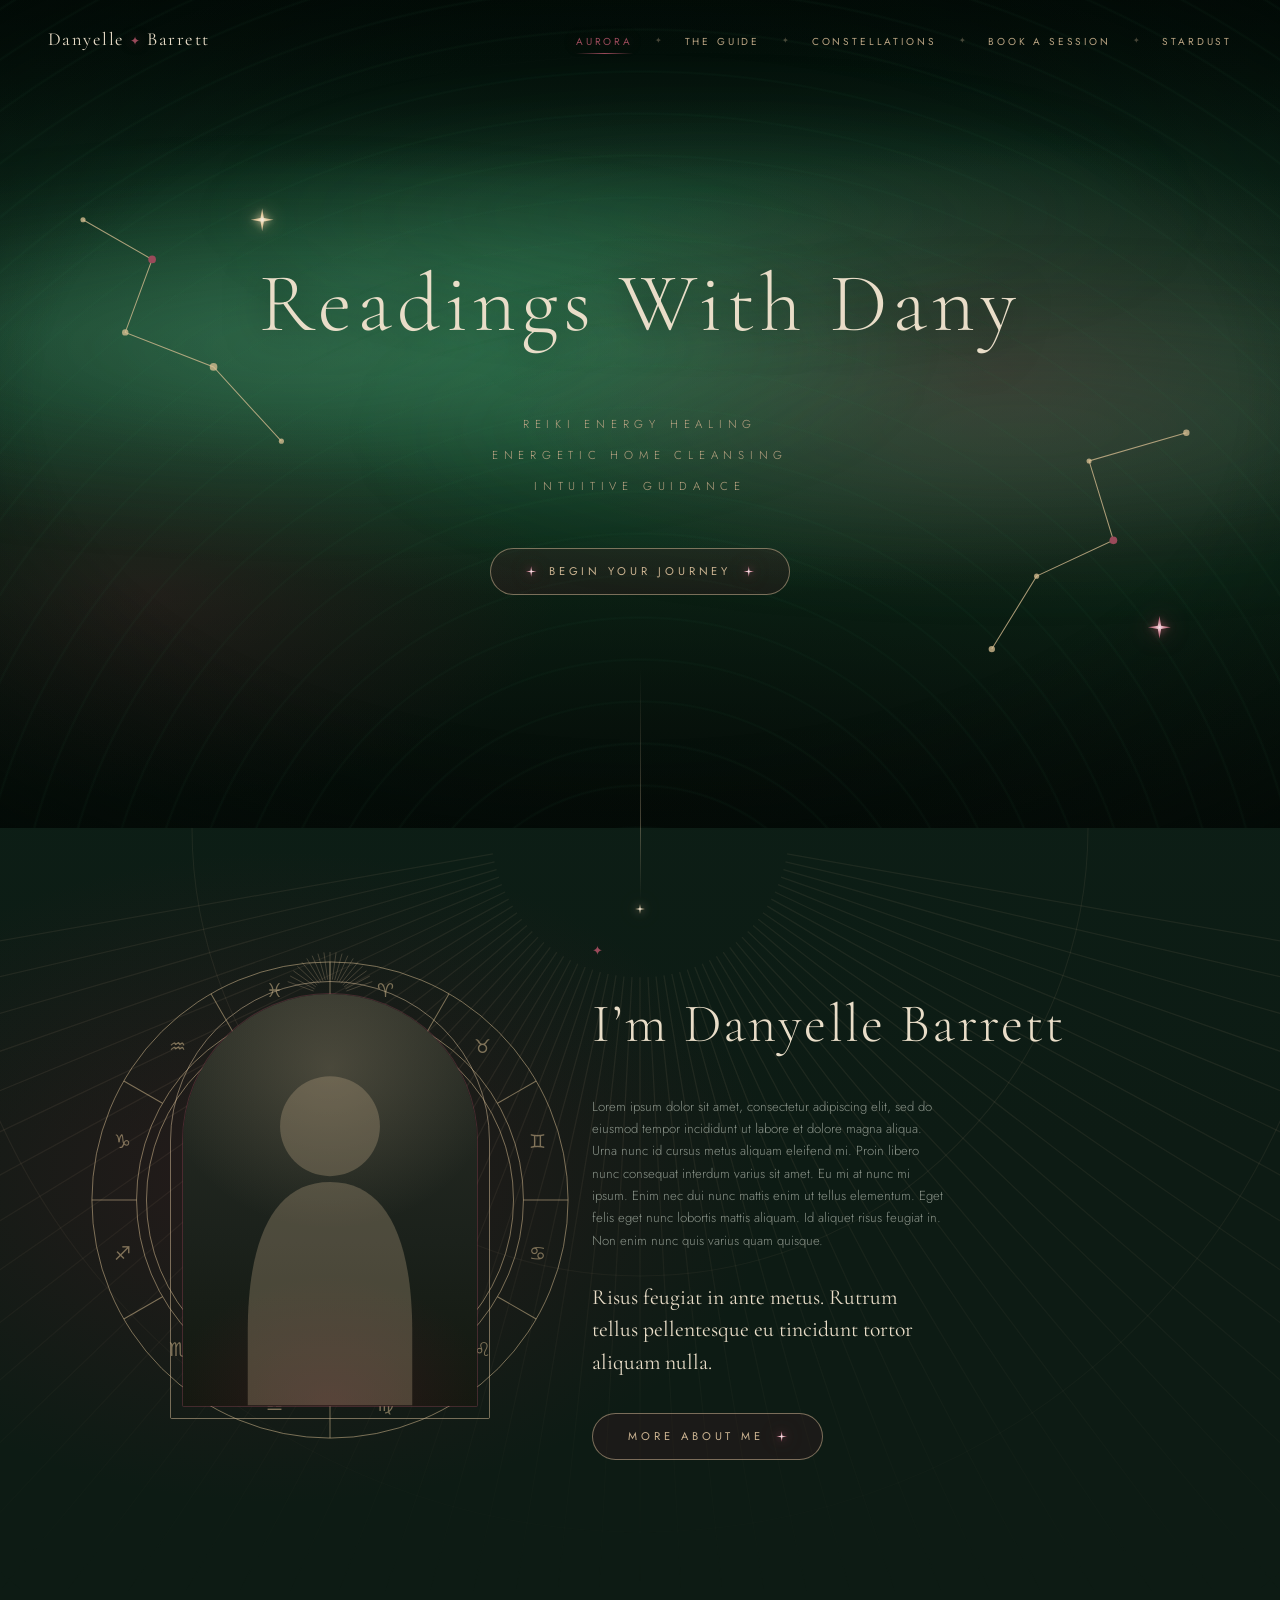
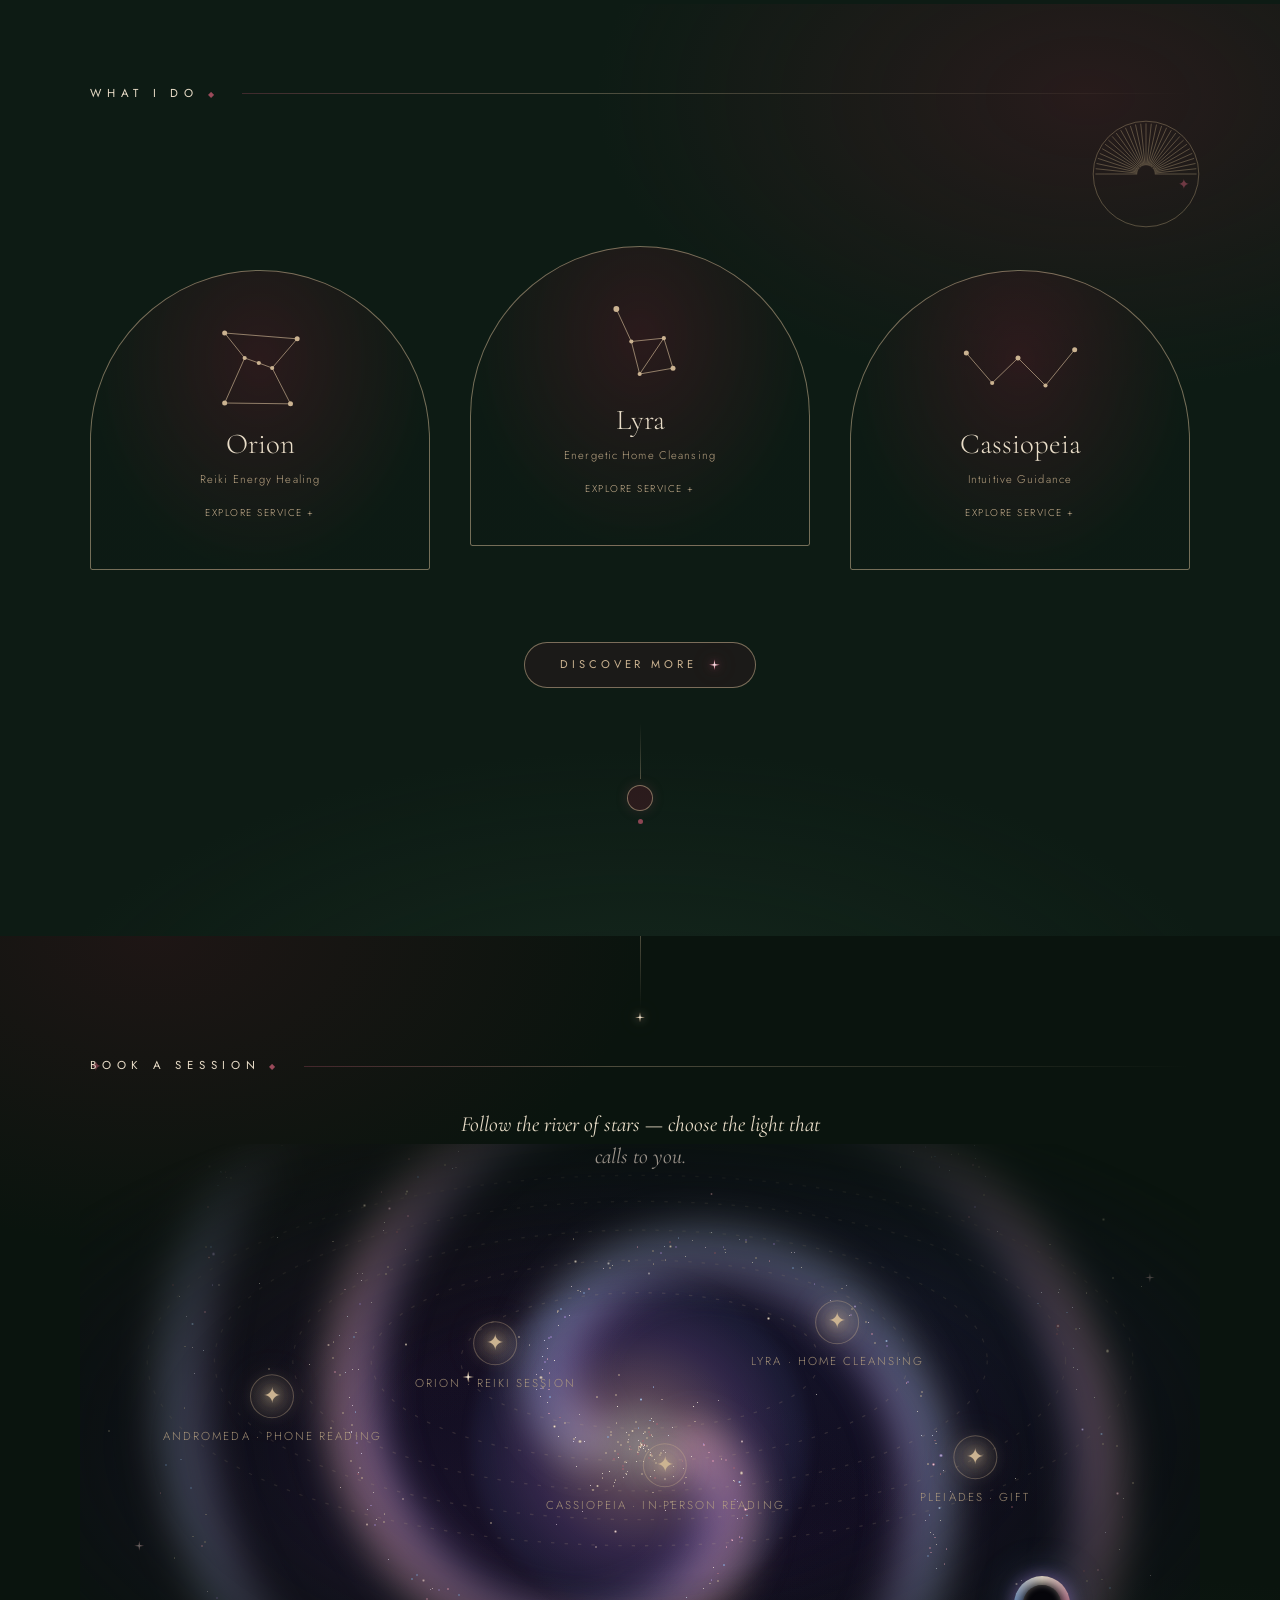
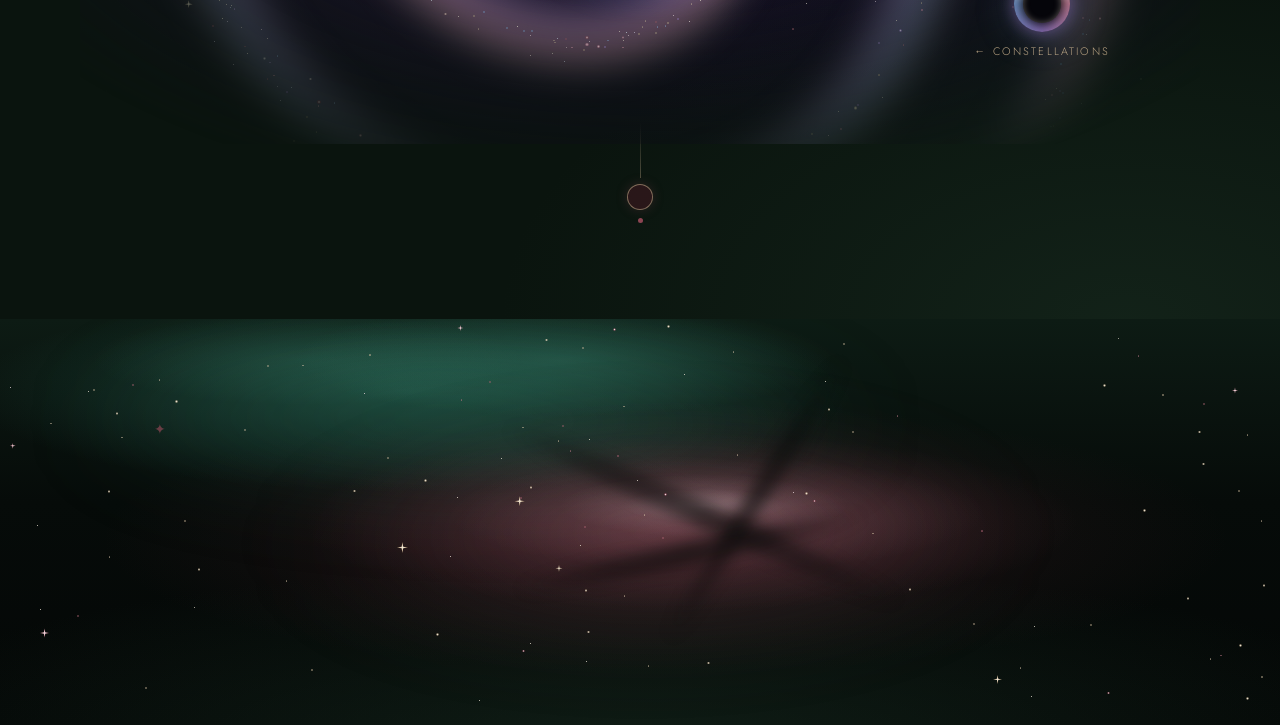
==== commit 6183ce4c: "feat:simulate new feature" ====
--- a/index.html
+++ b/index.html
@@ -22,6 +22,8 @@
         <li><a href="#about">The Guide</a></li>
         <li class="nav-sep" aria-hidden="true">✦</li>
         <li><a href="#services">Constellations</a></li>
+        <li class="nav-sep" aria-hidden="true">✦</li>
+        <li><a href="#book">Book a Session</a></li>
         <li class="nav-sep" aria-hidden="true">✦</li>
         <li><a href="#contact">Stardust</a></li>
       </ul>
@@ -72,7 +74,7 @@
         </svg>
       </div>
       <div class="hero-content reveal">
-        <h1 class="hero-title">Awaken your Soul</h1>
+        <h1 class="hero-title">Readings With Dany</h1>
         <ul class="hero-list">
           <li>Reiki Energy Healing</li>
           <li>Energetic Home Cleansing</li>
@@ -267,6 +269,144 @@
       </div>
     </section>
 
+    <!-- ============ BOOK A SESSION ============ -->
+    <section class="booking" id="book">
+      <div class="about-drop" aria-hidden="true">
+        <span class="drop-line"></span>
+        <span class="drop-diamond">✦</span>
+      </div>
+      <span class="celestial-accent celestial-accent--booking" aria-hidden="true">✦</span>
+      <div class="services-heading reveal">
+        <h3 class="eyebrow">Book a Session <span class="diamond-sm" aria-hidden="true">◆</span></h3>
+        <div class="heading-rule" aria-hidden="true"></div>
+      </div>
+      <p class="booking-lede reveal">Follow the river of stars &mdash; choose the light that calls to you.</p>
+      <div class="milkyway reveal">
+        <div class="milkyway-canvas" aria-hidden="true">
+          <div class="milkyway-bg"></div>
+          <div class="milkyway-rotor">
+            <svg class="galaxy-arms" viewBox="0 0 1200 1200">
+              <defs>
+                <filter id="galaxy-blur" x="-20%" y="-20%" width="140%" height="140%">
+                  <feGaussianBlur stdDeviation="16" />
+                </filter>
+              </defs>
+              <g class="galaxy-arm-paths" fill="none" filter="url(#galaxy-blur)"></g>
+            </svg>
+            <span class="galaxy-core"></span>
+          </div>
+          <svg class="milkyway-path" viewBox="0 0 1000 460" preserveAspectRatio="none">
+            <ellipse cx="500" cy="166" rx="160" ry="52" />
+            <ellipse cx="500" cy="166" rx="240" ry="77" />
+            <ellipse cx="500" cy="166" rx="310" ry="100" />
+            <ellipse cx="500" cy="166" rx="380" ry="122" />
+            <ellipse cx="500" cy="166" rx="440" ry="142" />
+          </svg>
+          <span class="shooting-star"></span>
+          <span class="shooting-star shooting-star--2"></span>
+        </div>
+        <button type="button" class="star-node" data-orbit="16" data-phase="200" style="--x: 35%; --y: 32%" aria-expanded="false" aria-controls="star-card-reiki">
+          <span class="star-core" aria-hidden="true">✦</span>
+          <span class="star-label">Orion &middot; Reiki Session</span>
+        </button>
+        <button type="button" class="star-node" data-orbit="24" data-phase="320" style="--x: 68%; --y: 25%" aria-expanded="false" aria-controls="star-card-cleansing">
+          <span class="star-core" aria-hidden="true">✦</span>
+          <span class="star-label">Lyra &middot; Home Cleansing</span>
+        </button>
+        <button type="button" class="star-node" data-orbit="31" data-phase="80" style="--x: 55%; --y: 57%" aria-expanded="false" aria-controls="star-card-reading">
+          <span class="star-core" aria-hidden="true">✦</span>
+          <span class="star-label">Cassiopeia &middot; In-Person Reading</span>
+        </button>
+        <button type="button" class="star-node" data-orbit="38" data-phase="160" style="--x: 14%; --y: 45%" aria-expanded="false" aria-controls="star-card-phone">
+          <span class="star-core" aria-hidden="true">✦</span>
+          <span class="star-label">Andromeda &middot; Phone Reading</span>
+        </button>
+        <button type="button" class="star-node" data-orbit="44" data-phase="35" style="--x: 86%; --y: 54%" aria-expanded="false" aria-controls="star-card-gift">
+          <span class="star-core" aria-hidden="true">✦</span>
+          <span class="star-label">Pleiades &middot; Gift</span>
+        </button>
+        <a class="blackhole" href="#services">
+          <span class="blackhole-disk" aria-hidden="true"></span>
+          <span class="blackhole-label">&larr; Constellations</span>
+        </a>
+      </div>
+
+      <div class="star-cards">
+        <article class="star-card" id="star-card-reiki" hidden>
+          <span class="star-card-eyebrow">Under Orion</span>
+          <h4>Reiki Session</h4>
+          <p>A gentle rebalancing of your energy from crown to root, at Revibe &mdash; 94 Broad Street, Schuylerville, NY.</p>
+          <ul class="star-card-options">
+            <li>
+              <span class="option-detail">30 minutes &middot; $65</span>
+              <a class="btn btn--option" href="https://readingswithdany.simplybook.me/v2/book/service/6/count/1/" target="_blank" rel="noopener">Book <span class="sparkle" aria-hidden="true">✦</span></a>
+            </li>
+          </ul>
+        </article>
+        <article class="star-card" id="star-card-cleansing" hidden>
+          <span class="star-card-eyebrow">Under Lyra</span>
+          <h4>Energetic Home Cleansing</h4>
+          <p>Clearing your space so stagnant energy can drift away like dust. One hour, within driving distance of Greenwich, NY.</p>
+          <ul class="star-card-options">
+            <li>
+              <span class="option-detail">Within 30 miles &middot; 1 hour &middot; $125</span>
+              <a class="btn btn--option" href="https://readingswithdany.simplybook.me/v2/book/service/7/count/1/" target="_blank" rel="noopener">Book <span class="sparkle" aria-hidden="true">✦</span></a>
+            </li>
+            <li>
+              <span class="option-detail">Within 60 miles &middot; 1 hour &middot; $150</span>
+              <a class="btn btn--option" href="https://readingswithdany.simplybook.me/v2/book/service/8/count/1/" target="_blank" rel="noopener">Book <span class="sparkle" aria-hidden="true">✦</span></a>
+            </li>
+          </ul>
+        </article>
+        <article class="star-card" id="star-card-reading" hidden>
+          <span class="star-card-eyebrow">Under Cassiopeia</span>
+          <h4>In-Person Intuitive Reading</h4>
+          <p>A reading to help you hear what your own stars are saying, at Revibe &mdash; 94 Broad Street, Schuylerville, NY.</p>
+          <ul class="star-card-options">
+            <li>
+              <span class="option-detail">30 minutes &middot; $65</span>
+              <a class="btn btn--option" href="https://readingswithdany.simplybook.me/v2/book/service/2/count/1/" target="_blank" rel="noopener">Book <span class="sparkle" aria-hidden="true">✦</span></a>
+            </li>
+            <li>
+              <span class="option-detail">1 hour &middot; $130</span>
+              <a class="btn btn--option" href="https://readingswithdany.simplybook.me/v2/book/service/3/count/1/" target="_blank" rel="noopener">Book <span class="sparkle" aria-hidden="true">✦</span></a>
+            </li>
+          </ul>
+        </article>
+        <article class="star-card" id="star-card-phone" hidden>
+          <span class="star-card-eyebrow">Under Andromeda</span>
+          <h4>Intuitive Phone Reading</h4>
+          <p>Guidance carried to you across the distance &mdash; wherever you are under the same sky.</p>
+          <ul class="star-card-options">
+            <li>
+              <span class="option-detail">30 minutes &middot; $50</span>
+              <a class="btn btn--option" href="https://readingswithdany.simplybook.me/v2/book/service/4/count/1/" target="_blank" rel="noopener">Book <span class="sparkle" aria-hidden="true">✦</span></a>
+            </li>
+            <li>
+              <span class="option-detail">1 hour &middot; $100</span>
+              <a class="btn btn--option" href="https://readingswithdany.simplybook.me/v2/book/service/5/count/1/" target="_blank" rel="noopener">Book <span class="sparkle" aria-hidden="true">✦</span></a>
+            </li>
+          </ul>
+        </article>
+        <article class="star-card" id="star-card-gift" hidden>
+          <span class="star-card-eyebrow">Under the Pleiades</span>
+          <h4>Gift Certificate</h4>
+          <p>A gift of light for someone you love &mdash; a 30-minute in-person intuitive reading at Revibe, 94 Broad Street, Schuylerville, NY.</p>
+          <ul class="star-card-options">
+            <li>
+              <span class="option-detail">30-minute in-person reading</span>
+              <a class="btn btn--option" href="https://readingswithdany.simplybook.me/v2/book/service/9/count/1/" target="_blank" rel="noopener">Book <span class="sparkle" aria-hidden="true">✦</span></a>
+            </li>
+          </ul>
+        </article>
+      </div>
+      <div class="pendant" aria-hidden="true">
+        <span class="pendant-line"></span>
+        <span class="pendant-circle"></span>
+        <span class="pendant-dot"></span>
+      </div>
+    </section>
+
     <!-- ============ FOOTER ============ -->
     <footer class="footer" id="contact">
       <div class="footer-bg" aria-hidden="true">
--- a/style.css
+++ b/style.css
@@ -886,6 +886,441 @@
 }
 
 /* ============ FOOTER ============ */
+
+/* ============ BOOKING ============ */
+
+.booking {
+  position: relative;
+  padding: 7.5rem 1.5rem 6rem;
+  background:
+    radial-gradient(ellipse 55% 45% at 12% 0%, rgba(88, 26, 40, 0.25), transparent 70%),
+    radial-gradient(ellipse 70% 50% at 88% 100%, rgba(40, 70, 52, 0.28), transparent 70%),
+    var(--bg-deep);
+}
+
+.celestial-accent--booking {
+  top: 12%;
+  left: 7%;
+}
+
+.booking-lede {
+  font-family: var(--serif);
+  font-size: 1.35rem;
+  font-style: italic;
+  font-weight: 400;
+  line-height: 1.5;
+  color: var(--cream);
+  text-align: center;
+  max-width: 40ch;
+  margin: 2rem auto 0;
+}
+
+.milkyway {
+  position: relative;
+  max-width: 1000px;
+  height: 460px;
+  margin: 2.6rem auto 0;
+}
+
+/* masked visual layer: the galaxy's colors feather out into the page */
+.milkyway-canvas {
+  position: absolute;
+  inset: -70px -60px;
+  overflow: hidden;
+  pointer-events: none;
+  background:
+    /* ambient nebulae + deep space, in violet, blue, and rose */
+    radial-gradient(ellipse 70% 60% at 28% 72%, rgba(112, 72, 138, 0.11), transparent 70%),
+    radial-gradient(ellipse 60% 55% at 76% 24%, rgba(78, 108, 172, 0.1), transparent 70%),
+    radial-gradient(ellipse 50% 45% at 18% 18%, rgba(170, 92, 118, 0.08), transparent 70%),
+    radial-gradient(ellipse 50% 45% at 84% 80%, rgba(98, 70, 150, 0.08), transparent 70%),
+    radial-gradient(ellipse 120% 90% at 50% 50%, #120e22, #06060d);
+  -webkit-mask-image: radial-gradient(ellipse 72% 68% at 50% 50%, #000 32%, rgba(0, 0, 0, 0.55) 58%, transparent 90%);
+  mask-image: radial-gradient(ellipse 72% 68% at 50% 50%, #000 32%, rgba(0, 0, 0, 0.55) 58%, transparent 90%);
+}
+
+.milkyway-bg {
+  position: absolute;
+  inset: 0;
+  pointer-events: none;
+}
+
+/* rotating galaxy layer: spiral arms + stars spinning around the core */
+.milkyway-rotor {
+  position: absolute;
+  left: 50%;
+  top: 50%;
+  width: 1200px;
+  height: 1200px;
+  margin: -600px 0 0 -600px;
+  pointer-events: none;
+  animation: galaxy-spin 150s linear infinite;
+  will-change: transform;
+}
+
+.milkyway-rotor.paused {
+  animation-play-state: paused;
+}
+
+@keyframes galaxy-spin {
+  to { transform: rotate(360deg); }
+}
+
+@media (prefers-reduced-motion: reduce) {
+  .milkyway-rotor {
+    animation: none;
+  }
+}
+
+.galaxy-arms {
+  position: absolute;
+  inset: 0;
+  width: 100%;
+  height: 100%;
+}
+
+.galaxy-core {
+  position: absolute;
+  left: 50%;
+  top: 50%;
+  width: 340px;
+  height: 340px;
+  margin: -170px 0 0 -170px;
+  border-radius: 50%;
+  background: radial-gradient(
+    circle,
+    rgba(250, 238, 220, 0.5) 0%,
+    rgba(238, 182, 198, 0.3) 22%,
+    rgba(165, 125, 215, 0.2) 45%,
+    rgba(100, 115, 190, 0.1) 65%,
+    transparent 78%
+  );
+  filter: blur(6px);
+}
+
+/* ---- shooting stars ---- */
+
+.shooting-star {
+  position: absolute;
+  top: 14%;
+  left: -12%;
+  width: 150px;
+  height: 2px;
+  border-radius: 999px;
+  background: linear-gradient(to left, #f8f0e1, rgba(222, 140, 168, 0.5), transparent);
+  filter: drop-shadow(0 0 6px rgba(248, 240, 225, 0.9));
+  transform: rotate(14deg);
+  opacity: 0;
+  animation: shooting 9s linear infinite;
+  animation-delay: 3s;
+}
+
+.shooting-star--2 {
+  top: 58%;
+  left: -14%;
+  width: 110px;
+  background: linear-gradient(to left, #eef2fb, rgba(120, 155, 210, 0.5), transparent);
+  filter: drop-shadow(0 0 6px rgba(190, 210, 245, 0.9));
+  transform: rotate(-11deg);
+  animation: shooting-2 13s linear infinite;
+  animation-delay: 7.5s;
+}
+
+@keyframes shooting {
+  0% { transform: translate(0, 0) rotate(14deg); opacity: 0; }
+  1% { opacity: 1; }
+  8% { opacity: 1; }
+  11% { transform: translate(1350px, 330px) rotate(14deg); opacity: 0; }
+  100% { transform: translate(1350px, 330px) rotate(14deg); opacity: 0; }
+}
+
+@keyframes shooting-2 {
+  0% { transform: translate(0, 0) rotate(-11deg); opacity: 0; }
+  1% { opacity: 1; }
+  6% { opacity: 1; }
+  8.5% { transform: translate(1350px, -260px) rotate(-11deg); opacity: 0; }
+  100% { transform: translate(1350px, -260px) rotate(-11deg); opacity: 0; }
+}
+
+@media (prefers-reduced-motion: reduce) {
+  .shooting-star {
+    animation: none;
+  }
+}
+
+/* ---- black hole: warp back to the constellations ---- */
+
+.blackhole {
+  position: absolute;
+  right: 3%;
+  bottom: 3%;
+  z-index: 3;
+  display: flex;
+  flex-direction: column;
+  align-items: center;
+  gap: 0.6rem;
+  text-decoration: none;
+}
+
+.blackhole-disk {
+  position: relative;
+  width: 56px;
+  height: 56px;
+  border-radius: 50%;
+  transition: transform 0.35s ease;
+}
+
+/* swirling accretion disk */
+.blackhole-disk::before {
+  content: "";
+  position: absolute;
+  inset: 0;
+  border-radius: 50%;
+  background: conic-gradient(
+    from 0deg,
+    rgba(248, 236, 218, 0.9),
+    rgba(222, 140, 168, 0.75),
+    rgba(150, 120, 200, 0.8),
+    rgba(120, 155, 210, 0.85),
+    rgba(248, 236, 218, 0.9)
+  );
+  box-shadow: 0 0 16px rgba(165, 125, 215, 0.55), 0 0 42px rgba(120, 155, 210, 0.3);
+  animation: blackhole-spin 7s linear infinite;
+}
+
+/* event horizon */
+.blackhole-disk::after {
+  content: "";
+  position: absolute;
+  inset: 9px;
+  border-radius: 50%;
+  background: #05050a;
+  box-shadow: 0 0 10px 2px rgba(5, 5, 10, 0.9), inset 0 0 6px rgba(248, 236, 218, 0.35);
+}
+
+@keyframes blackhole-spin {
+  to { transform: rotate(-360deg); }
+}
+
+@media (prefers-reduced-motion: reduce) {
+  .blackhole-disk::before {
+    animation: none;
+  }
+}
+
+.blackhole-label {
+  font-family: var(--sans);
+  font-size: 0.68rem;
+  font-weight: 300;
+  letter-spacing: 0.2em;
+  text-transform: uppercase;
+  color: var(--gold-soft);
+  white-space: nowrap;
+  transition: color 0.3s ease;
+}
+
+.blackhole:hover .blackhole-disk,
+.blackhole:focus-visible .blackhole-disk {
+  transform: scale(1.14);
+}
+
+.blackhole:hover .blackhole-label,
+.blackhole:focus-visible .blackhole-label {
+  color: var(--cream);
+}
+
+.milkyway-path {
+  position: absolute;
+  inset: 0;
+  width: 100%;
+  height: 100%;
+  pointer-events: none;
+}
+
+.milkyway-path path,
+.milkyway-path ellipse {
+  stroke: rgba(203, 179, 145, 0.16);
+  stroke-width: 1;
+  stroke-dasharray: 3 9;
+  fill: none;
+}
+
+.milkyway-path circle {
+  fill: rgba(233, 221, 200, 0.75);
+}
+
+.star-node {
+  position: absolute;
+  left: var(--x);
+  top: var(--y);
+  transform: translate(-50%, -50%);
+  display: flex;
+  flex-direction: column;
+  align-items: center;
+  gap: 0.55rem;
+  padding: 0.6rem;
+  background: none;
+  border: none;
+  cursor: pointer;
+  font: inherit;
+  z-index: 2;
+}
+
+.star-core {
+  display: grid;
+  place-items: center;
+  width: 44px;
+  height: 44px;
+  font-size: 1.35rem;
+  color: var(--gold);
+  border: 1px solid rgba(203, 179, 145, 0.35);
+  border-radius: 50%;
+  background: radial-gradient(circle, rgba(203, 179, 145, 0.16), rgba(203, 179, 145, 0.03) 70%);
+  filter:
+    drop-shadow(0 0 6px rgba(203, 179, 145, 0.8))
+    drop-shadow(0 0 16px rgba(203, 179, 145, 0.35));
+  animation: star-twinkle 3.4s ease-in-out infinite;
+  transition: color 0.3s ease, border-color 0.3s ease, transform 0.3s ease;
+}
+
+.star-node:nth-of-type(odd) .star-core {
+  animation-delay: -1.7s;
+}
+
+.star-node:hover .star-core,
+.star-node:focus-visible .star-core {
+  animation-play-state: paused;
+  transform: scale(1.15);
+  border-color: rgba(203, 179, 145, 0.7);
+}
+
+.star-node[aria-expanded="true"] .star-core {
+  animation-play-state: paused;
+  color: var(--maroon-bright);
+  border-color: var(--maroon-bright);
+  background: radial-gradient(circle, rgba(154, 74, 90, 0.25), rgba(154, 74, 90, 0.05) 70%);
+  filter:
+    drop-shadow(0 0 6px rgba(154, 74, 90, 0.85))
+    drop-shadow(0 0 16px rgba(154, 74, 90, 0.4));
+}
+
+.star-label {
+  font-family: var(--sans);
+  font-size: 0.72rem;
+  font-weight: 300;
+  letter-spacing: 0.18em;
+  text-transform: uppercase;
+  color: var(--gold-soft);
+  white-space: nowrap;
+  opacity: 0.85;
+  transition: color 0.3s ease, opacity 0.3s ease;
+}
+
+.star-node:hover .star-label,
+.star-node:focus-visible .star-label,
+.star-node[aria-expanded="true"] .star-label {
+  opacity: 1;
+  color: var(--cream);
+}
+
+.star-cards {
+  max-width: 560px;
+  margin: 0 auto;
+}
+
+.star-card {
+  margin-top: 2.4rem;
+  padding: 3rem 2.4rem 2.6rem;
+  text-align: center;
+  background: var(--bg-card);
+  border: 1px solid var(--gold-faint);
+  border-radius: 160px 160px 18px 18px;
+  box-shadow: 0 0 45px rgba(203, 179, 145, 0.08);
+  animation: star-card-emerge 0.5s ease both;
+}
+
+@keyframes star-card-emerge {
+  from { opacity: 0; transform: translateY(18px); }
+  to { opacity: 1; transform: translateY(0); }
+}
+
+.star-card-eyebrow {
+  display: block;
+  font-family: var(--sans);
+  font-size: 0.72rem;
+  font-weight: 300;
+  letter-spacing: 0.22em;
+  text-transform: uppercase;
+  color: var(--maroon-bright);
+  margin-bottom: 0.9rem;
+}
+
+.star-card h4 {
+  font-family: var(--serif);
+  font-size: 1.7rem;
+  font-weight: 400;
+  color: var(--cream);
+  margin-bottom: 0.9rem;
+}
+
+.star-card p {
+  font-family: var(--sans);
+  font-weight: 300;
+  font-size: 0.95rem;
+  line-height: 1.7;
+  color: var(--text-dim);
+  margin-bottom: 1rem;
+}
+
+.star-card-options {
+  list-style: none;
+  margin: 1.4rem 0 0.4rem;
+  padding: 0;
+  text-align: left;
+}
+
+.star-card-options li {
+  display: flex;
+  align-items: center;
+  justify-content: space-between;
+  gap: 1rem;
+  padding: 0.85rem 0.2rem;
+  border-top: 1px solid rgba(203, 179, 145, 0.18);
+}
+
+.star-card-options li:last-child {
+  border-bottom: 1px solid rgba(203, 179, 145, 0.18);
+}
+
+.option-detail {
+  font-family: var(--sans);
+  font-weight: 300;
+  font-size: 0.82rem;
+  letter-spacing: 0.1em;
+  text-transform: uppercase;
+  color: var(--cream);
+}
+
+.btn--option {
+  padding: 0.5rem 1.3rem;
+  gap: 0.5rem;
+  flex-shrink: 0;
+}
+
+@media (max-width: 680px) {
+  .milkyway {
+    height: 400px;
+  }
+
+  .star-label {
+    font-size: 0.6rem;
+    letter-spacing: 0.12em;
+  }
+}
+
+.booking .pendant {
+  margin-top: 3rem;
+}
 
 .footer {
   position: relative;
@@ -968,6 +1403,18 @@
   background: radial-gradient(circle, rgba(246, 227, 232, 0.95) 0%, rgba(154, 74, 90, 0.55) 55%, transparent 100%);
 }
 
+.dust--pink {
+  background: radial-gradient(circle, rgba(250, 226, 235, 0.95) 0%, rgba(222, 140, 168, 0.6) 55%, transparent 100%);
+}
+
+.dust--violet {
+  background: radial-gradient(circle, rgba(234, 224, 250, 0.95) 0%, rgba(150, 120, 200, 0.6) 55%, transparent 100%);
+}
+
+.dust--blue {
+  background: radial-gradient(circle, rgba(222, 234, 250, 0.95) 0%, rgba(120, 155, 210, 0.62) 55%, transparent 100%);
+}
+
 /* occasional four-point star among the dust */
 .dust--star {
   border-radius: 0;
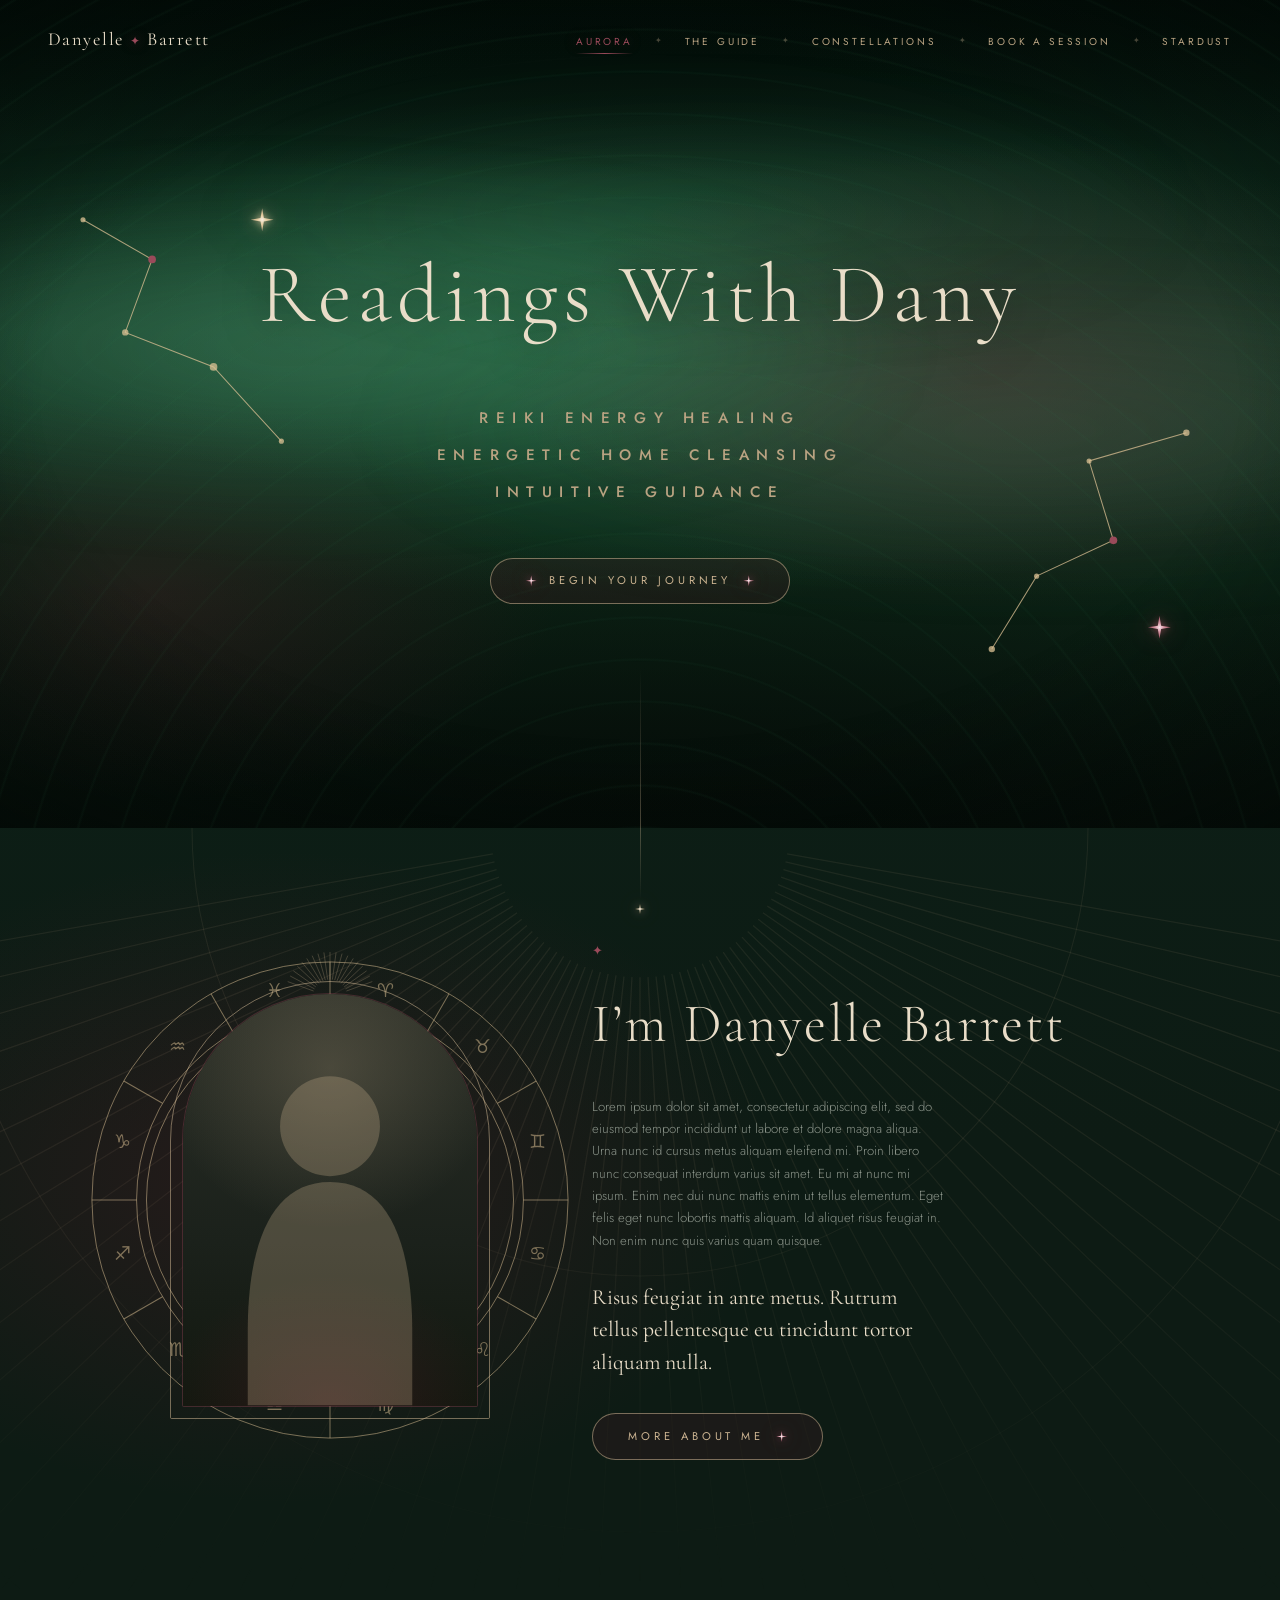
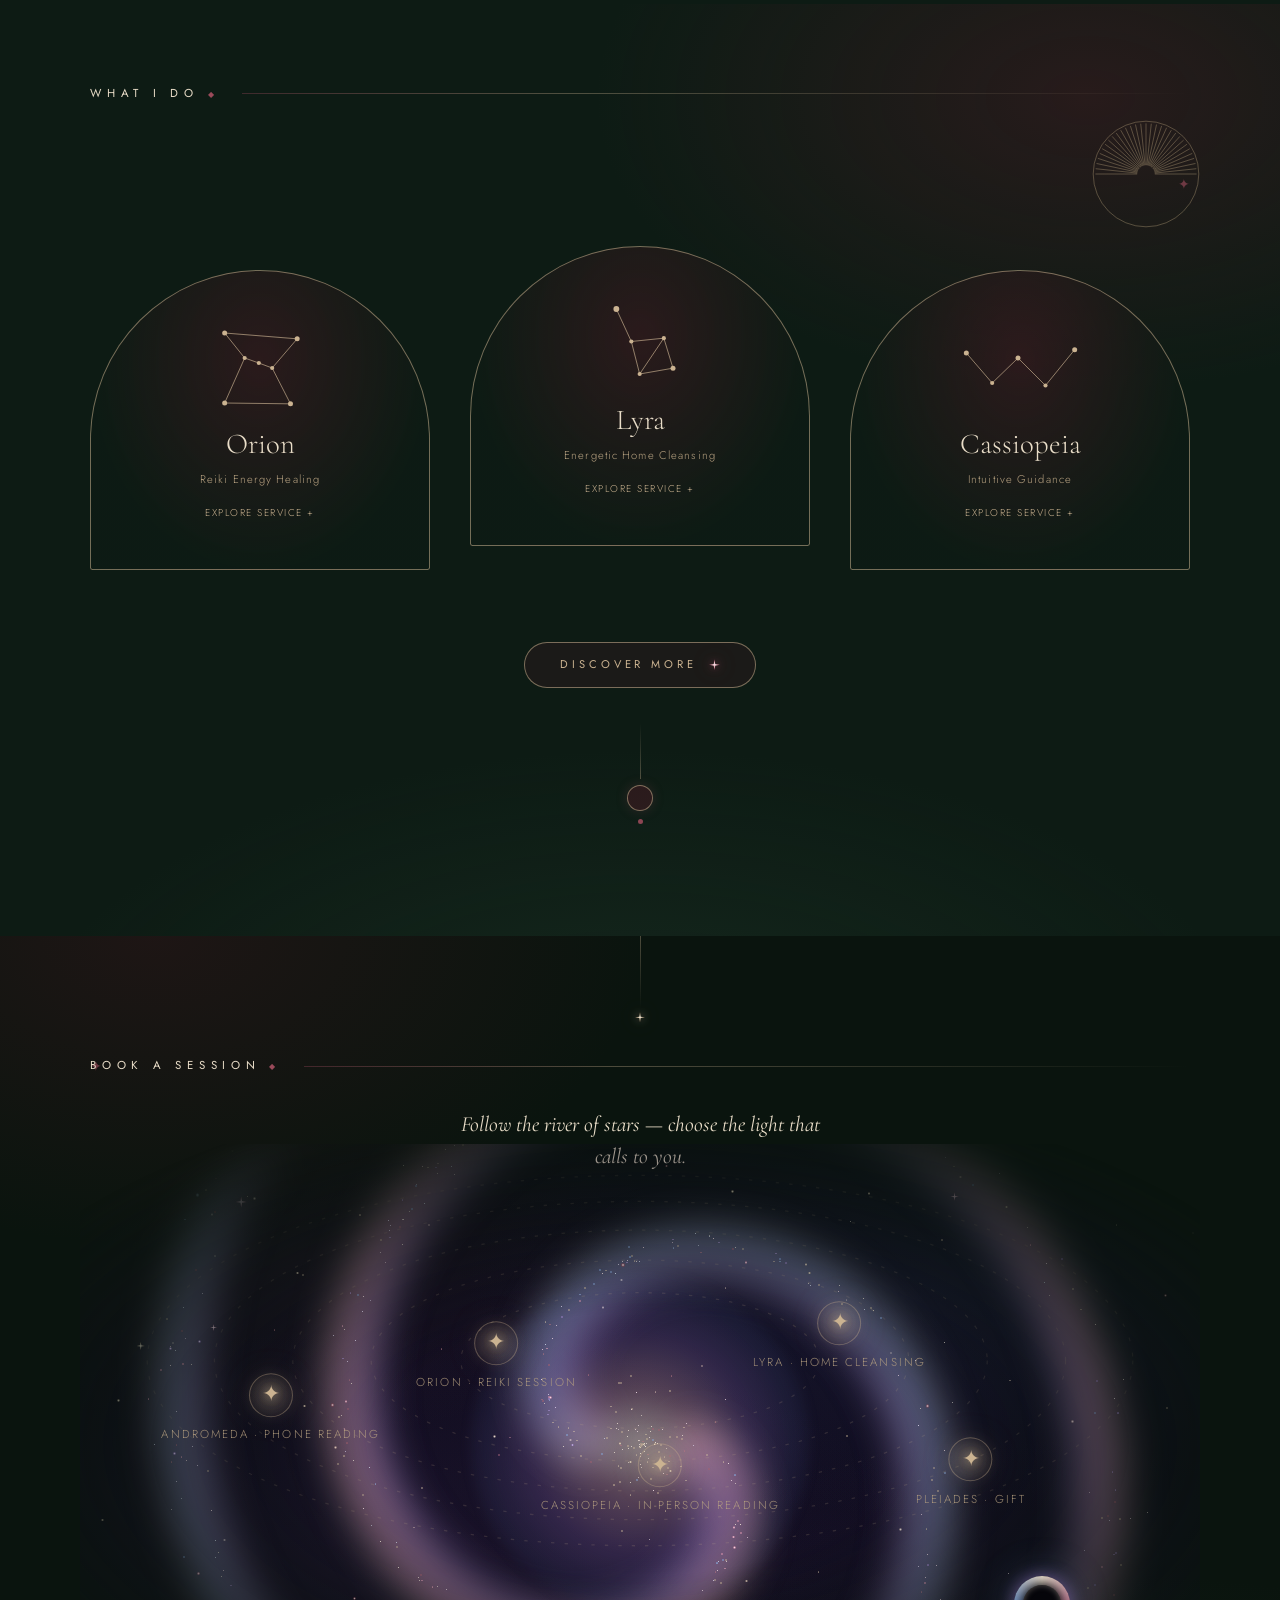
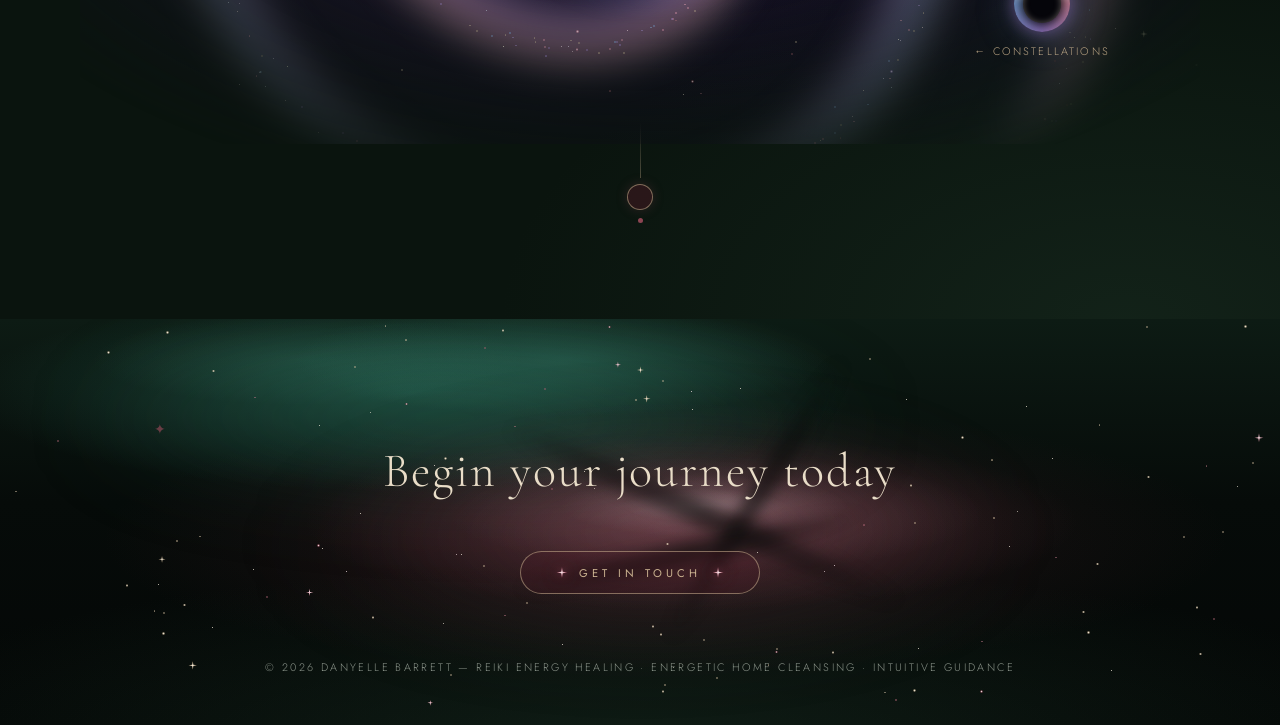
==== commit e7f36828: "feat:simulate new feature" ====
--- a/index.html
+++ b/index.html
@@ -7,7 +7,7 @@
     <link rel="preconnect" href="https://fonts.googleapis.com" />
     <link rel="preconnect" href="https://fonts.gstatic.com" crossorigin />
     <link
-      href="https://fonts.googleapis.com/css2?family=Cormorant+Garamond:ital,wght@0,300;0,400;0,500;1,400&family=Jost:wght@300;400&display=swap"
+      href="https://fonts.googleapis.com/css2?family=Cormorant+Garamond:ital,wght@0,300;0,400;0,500;1,400&family=Jost:wght@300;400;500&display=swap"
       rel="stylesheet"
     />
     <link rel="stylesheet" href="style.css" />
--- a/style.css
+++ b/style.css
@@ -30,6 +30,7 @@
 
 html {
   scroll-behavior: smooth;
+  overflow-x: clip;
 }
 
 body {
@@ -138,7 +139,7 @@
   transform: scaleX(1);
 }
 
-@media (max-width: 720px) {
+@media (max-width: 920px) {
   .site-nav,
   .site-nav.scrolled {
     flex-direction: column;
@@ -147,12 +148,25 @@
   }
 
   .nav-links {
+    flex-wrap: wrap;
+    justify-content: center;
+    row-gap: 0.4rem;
     gap: 0.8rem;
   }
 
   .nav-links a {
     font-size: 0.58rem;
     letter-spacing: 0.2em;
+  }
+}
+
+@media (max-width: 480px) {
+  .nav-sep {
+    display: none;
+  }
+
+  .nav-links {
+    gap: 0.5rem 0.9rem;
   }
 }
 
@@ -245,6 +259,7 @@
   justify-content: center;
   text-align: center;
   isolation: isolate;
+  overflow: hidden;
 }
 
 .hero-bg {
@@ -435,11 +450,26 @@
 }
 
 .hero-list li {
-  font-size: 0.72rem;
+  font-size: 0.95rem;
+  font-weight: 500;
   letter-spacing: 0.5em;
   text-transform: uppercase;
   color: var(--gold-soft);
   padding: 0.35rem 0;
+}
+
+@media (max-width: 720px) {
+  .hero-list li {
+    font-size: 0.82rem;
+    letter-spacing: 0.3em;
+  }
+}
+
+@media (max-width: 420px) {
+  .hero-list li {
+    font-size: 0.74rem;
+    letter-spacing: 0.22em;
+  }
 }
 
 .hero-line {
@@ -1281,6 +1311,7 @@
 
 .star-card-options li {
   display: flex;
+  flex-wrap: wrap;
   align-items: center;
   justify-content: space-between;
   gap: 1rem;
@@ -1308,13 +1339,60 @@
 }
 
 @media (max-width: 680px) {
+  .booking {
+    padding: 6rem 1.2rem 5rem;
+  }
+
+  .booking-lede {
+    font-size: 1.15rem;
+  }
+
   .milkyway {
     height: 400px;
   }
 
+  .milkyway-canvas {
+    inset: -40px -24px;
+  }
+
   .star-label {
-    font-size: 0.6rem;
-    letter-spacing: 0.12em;
+    font-size: 0.56rem;
+    letter-spacing: 0.1em;
+  }
+
+  .star-core {
+    width: 38px;
+    height: 38px;
+    font-size: 1.15rem;
+  }
+
+  .blackhole-disk {
+    width: 44px;
+    height: 44px;
+  }
+
+  .blackhole-disk::after {
+    inset: 7px;
+  }
+
+  .blackhole-label {
+    font-size: 0.56rem;
+    letter-spacing: 0.14em;
+  }
+
+  .star-card {
+    margin-top: 2rem;
+    padding: 2.4rem 1.4rem 2rem;
+    border-radius: 120px 120px 16px 16px;
+  }
+
+  .star-card h4 {
+    font-size: 1.45rem;
+  }
+
+  .star-card-options li {
+    justify-content: center;
+    text-align: center;
   }
 }
 
@@ -1535,7 +1613,7 @@
     radial-gradient(ellipse 90% 45% at 50% 100%, rgba(120, 170, 135, 0.14), transparent 70%),
     rgba(150, 160, 172, 0.08);
 }
-
+ 
 .contact-option--moon:hover {
   background:
     radial-gradient(circle at 50% 22%, rgba(215, 222, 230, 0.2), transparent 62%),
@@ -1622,6 +1700,16 @@
 
 /* ============ RESPONSIVE ============ */
 
+@media (max-width: 1024px) and (min-width: 861px) {
+  .cards {
+    gap: 1.4rem;
+  }
+
+  .card-arch--text {
+    padding: 2rem 1.2rem;
+  }
+}
+
 @media (max-width: 860px) {
   .about-inner {
     grid-template-columns: 1fr;
@@ -1648,3 +1736,35 @@
     margin: 0 auto 2rem;
   }
 }
+
+@media (max-width: 480px) {
+  .about {
+    padding: 5rem 1.2rem 7rem;
+  }
+
+  .services {
+    padding: 4rem 1.2rem 5rem;
+  }
+
+  .eyebrow {
+    letter-spacing: 0.3em;
+  }
+
+  .card-arch--text {
+    padding: 2rem 1.2rem;
+  }
+
+  .contact-option {
+    min-width: 0;
+    flex: 1 1 150px;
+    padding: 1.2rem 1.2rem 1rem;
+  }
+
+  .footer {
+    padding: 5rem 1.2rem 2.5rem;
+  }
+
+  .footer-copy {
+    letter-spacing: 0.14em;
+  }
+}
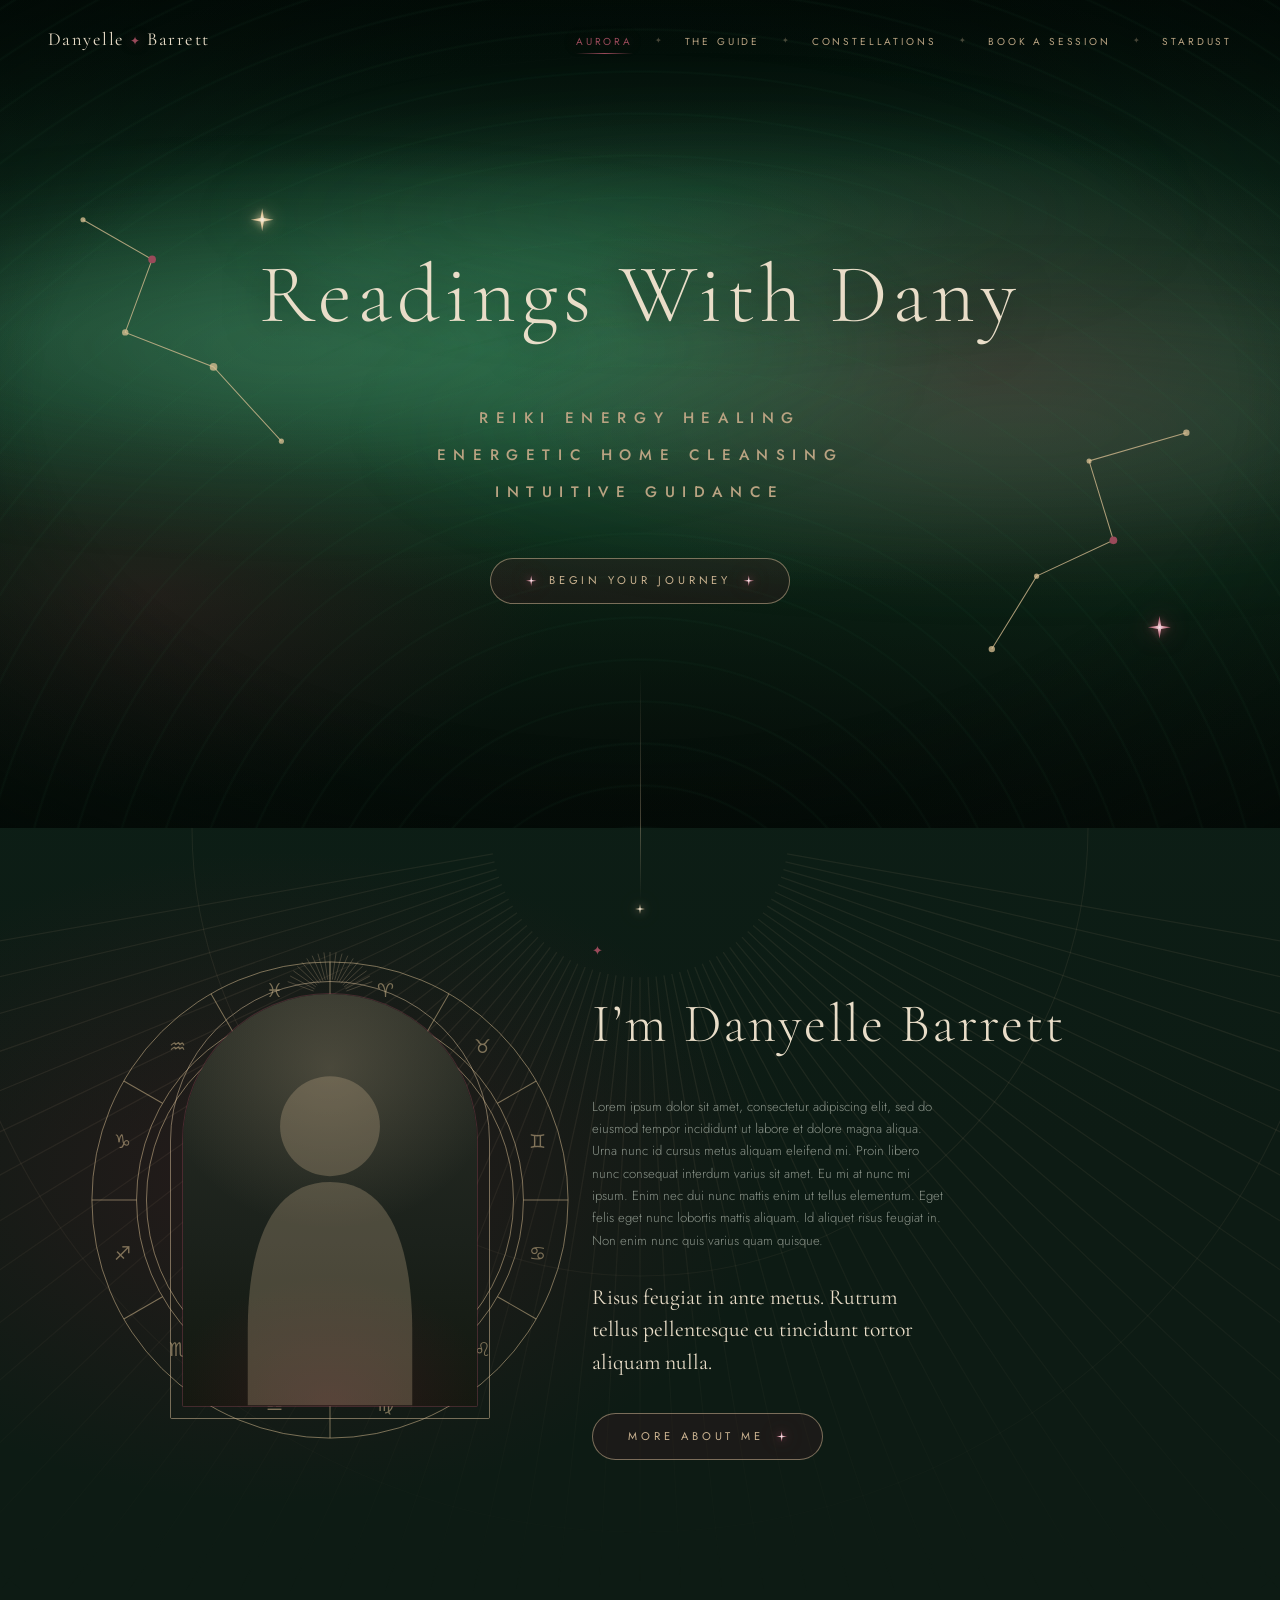
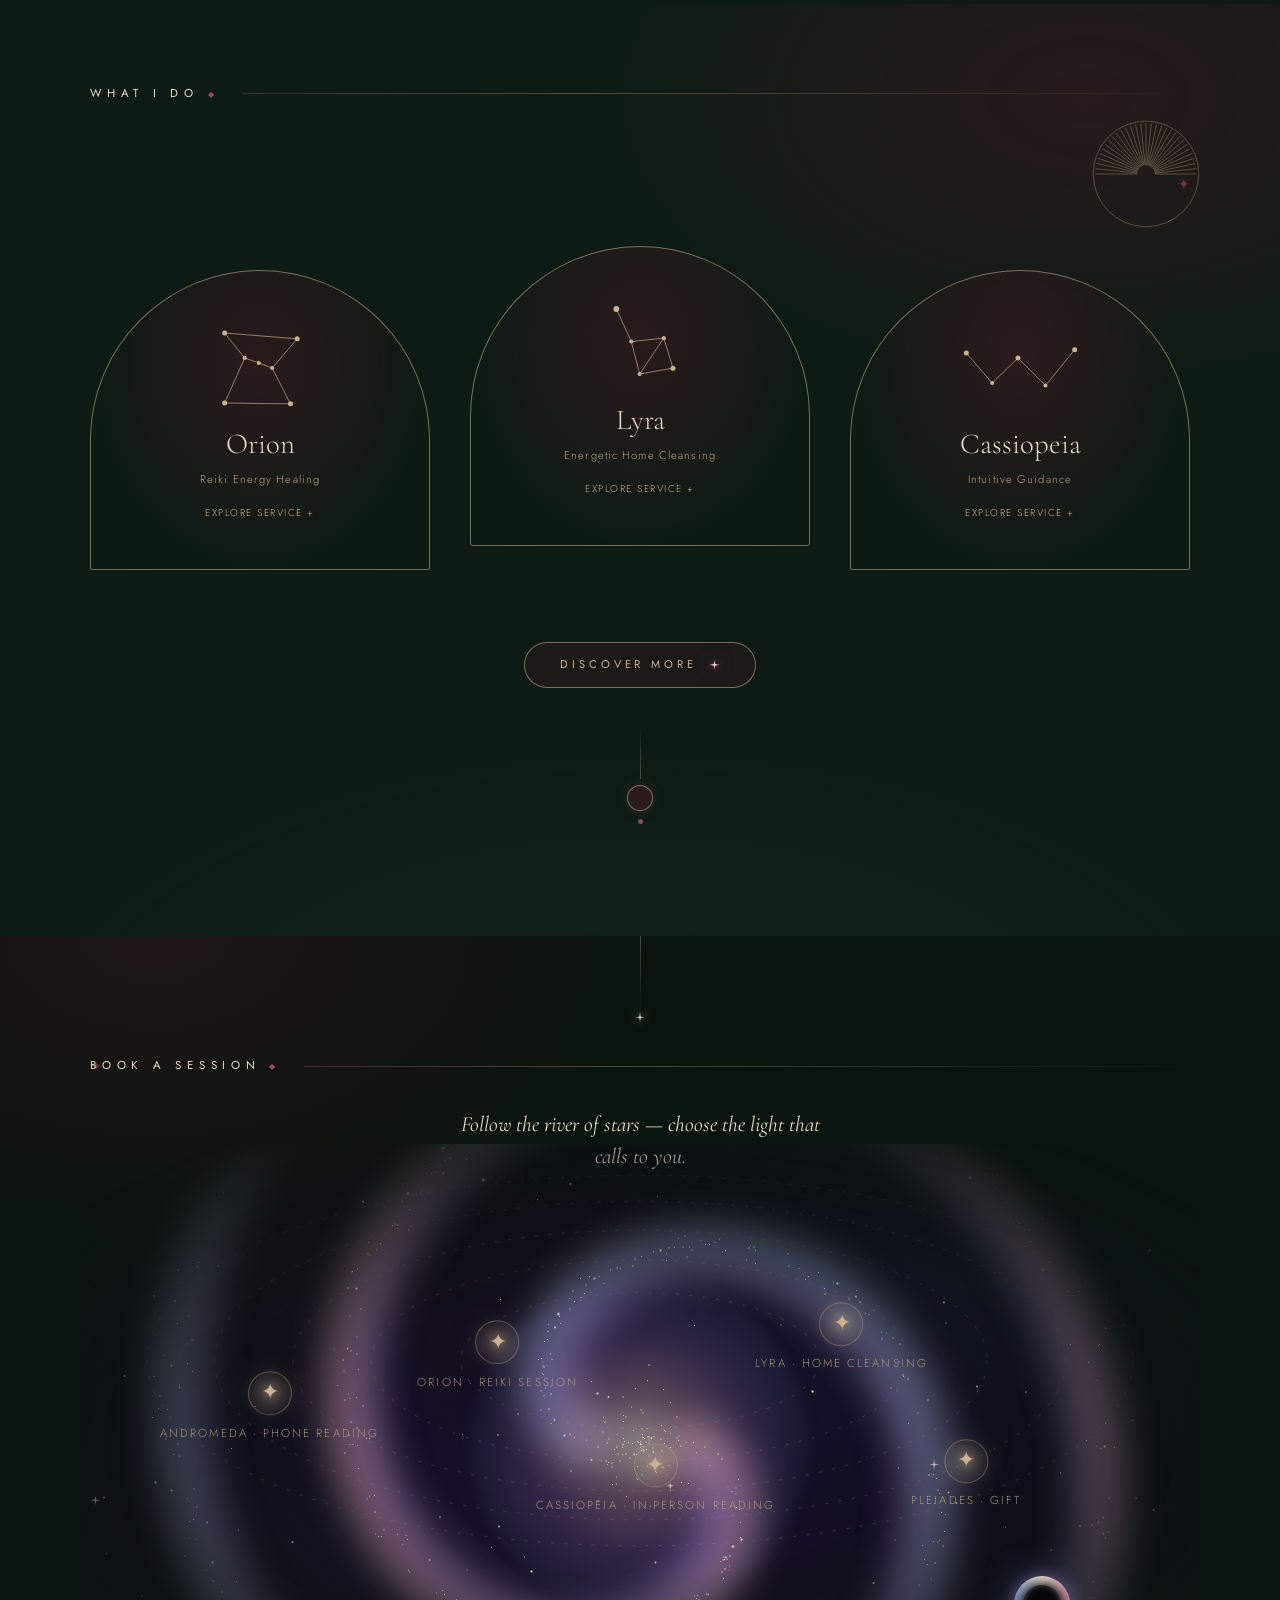
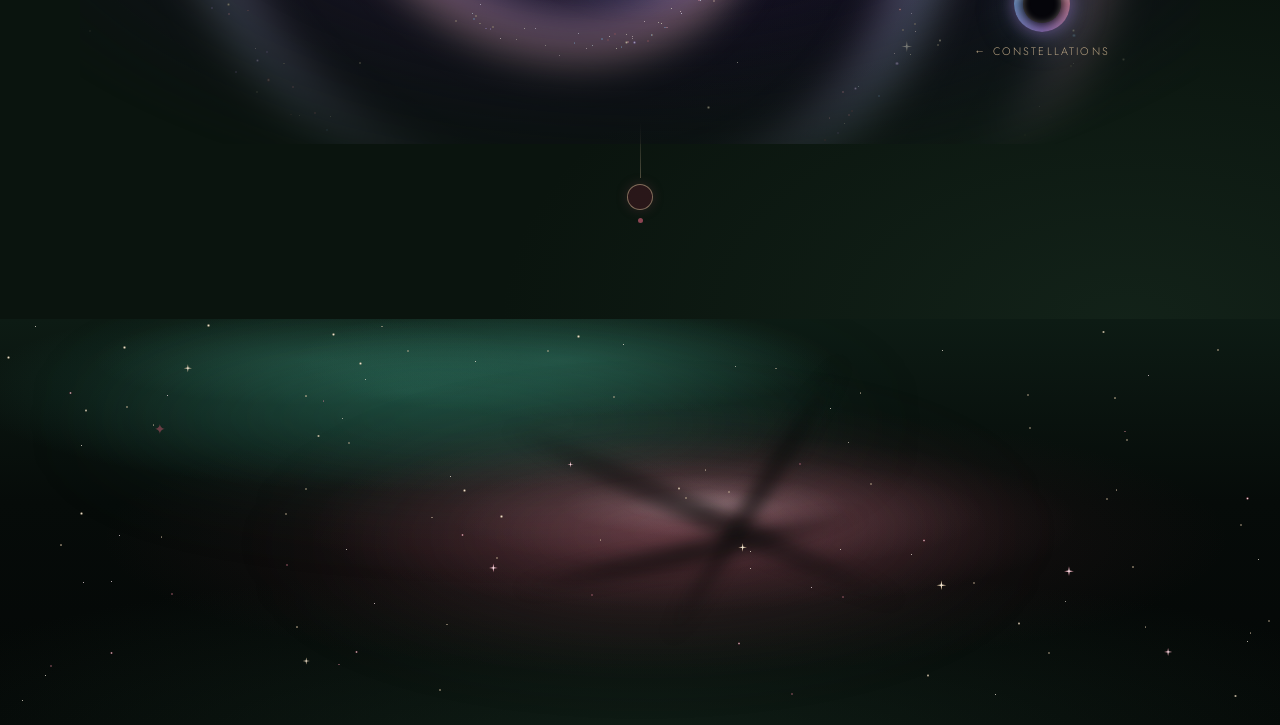
==== commit a24c0fe1: "Add on-site booking page with embedded SimplyBook widget Book buttons now open book.html, which embe" ====
--- a/index.html
+++ b/index.html
@@ -339,7 +339,7 @@
           <ul class="star-card-options">
             <li>
               <span class="option-detail">30 minutes &middot; $65</span>
-              <a class="btn btn--option" href="https://readingswithdany.simplybook.me/v2/book/service/6/count/1/" target="_blank" rel="noopener">Book <span class="sparkle" aria-hidden="true">✦</span></a>
+              <a class="btn btn--option" href="book.html?service=6">Book <span class="sparkle" aria-hidden="true">✦</span></a>
             </li>
           </ul>
         </article>
@@ -350,11 +350,11 @@
           <ul class="star-card-options">
             <li>
               <span class="option-detail">Within 30 miles &middot; 1 hour &middot; $125</span>
-              <a class="btn btn--option" href="https://readingswithdany.simplybook.me/v2/book/service/7/count/1/" target="_blank" rel="noopener">Book <span class="sparkle" aria-hidden="true">✦</span></a>
+              <a class="btn btn--option" href="book.html?service=7">Book <span class="sparkle" aria-hidden="true">✦</span></a>
             </li>
             <li>
               <span class="option-detail">Within 60 miles &middot; 1 hour &middot; $150</span>
-              <a class="btn btn--option" href="https://readingswithdany.simplybook.me/v2/book/service/8/count/1/" target="_blank" rel="noopener">Book <span class="sparkle" aria-hidden="true">✦</span></a>
+              <a class="btn btn--option" href="book.html?service=8">Book <span class="sparkle" aria-hidden="true">✦</span></a>
             </li>
           </ul>
         </article>
@@ -365,11 +365,11 @@
           <ul class="star-card-options">
             <li>
               <span class="option-detail">30 minutes &middot; $65</span>
-              <a class="btn btn--option" href="https://readingswithdany.simplybook.me/v2/book/service/2/count/1/" target="_blank" rel="noopener">Book <span class="sparkle" aria-hidden="true">✦</span></a>
+              <a class="btn btn--option" href="book.html?service=2">Book <span class="sparkle" aria-hidden="true">✦</span></a>
             </li>
             <li>
               <span class="option-detail">1 hour &middot; $130</span>
-              <a class="btn btn--option" href="https://readingswithdany.simplybook.me/v2/book/service/3/count/1/" target="_blank" rel="noopener">Book <span class="sparkle" aria-hidden="true">✦</span></a>
+              <a class="btn btn--option" href="book.html?service=3">Book <span class="sparkle" aria-hidden="true">✦</span></a>
             </li>
           </ul>
         </article>
@@ -380,11 +380,11 @@
           <ul class="star-card-options">
             <li>
               <span class="option-detail">30 minutes &middot; $50</span>
-              <a class="btn btn--option" href="https://readingswithdany.simplybook.me/v2/book/service/4/count/1/" target="_blank" rel="noopener">Book <span class="sparkle" aria-hidden="true">✦</span></a>
+              <a class="btn btn--option" href="book.html?service=4">Book <span class="sparkle" aria-hidden="true">✦</span></a>
             </li>
             <li>
               <span class="option-detail">1 hour &middot; $100</span>
-              <a class="btn btn--option" href="https://readingswithdany.simplybook.me/v2/book/service/5/count/1/" target="_blank" rel="noopener">Book <span class="sparkle" aria-hidden="true">✦</span></a>
+              <a class="btn btn--option" href="book.html?service=5">Book <span class="sparkle" aria-hidden="true">✦</span></a>
             </li>
           </ul>
         </article>
@@ -395,7 +395,7 @@
           <ul class="star-card-options">
             <li>
               <span class="option-detail">30-minute in-person reading</span>
-              <a class="btn btn--option" href="https://readingswithdany.simplybook.me/v2/book/service/9/count/1/" target="_blank" rel="noopener">Book <span class="sparkle" aria-hidden="true">✦</span></a>
+              <a class="btn btn--option" href="book.html?service=9">Book <span class="sparkle" aria-hidden="true">✦</span></a>
             </li>
           </ul>
         </article>
--- a/style.css
+++ b/style.css
@@ -1768,3 +1768,66 @@
     letter-spacing: 0.14em;
   }
 }
+
+/* ============ BOOKING PAGE (book.html) ============ */
+
+.booking-page {
+  position: relative;
+  min-height: 70vh;
+  padding: 9rem 1.5rem 5rem;
+  background:
+    radial-gradient(ellipse 55% 45% at 12% 0%, rgba(88, 26, 40, 0.25), transparent 70%),
+    radial-gradient(ellipse 70% 50% at 88% 100%, rgba(40, 70, 52, 0.28), transparent 70%),
+    var(--bg-deep);
+}
+
+.booking-back {
+  display: block;
+  width: fit-content;
+  margin: 1.4rem auto 0;
+  font-size: 0.63rem;
+  font-weight: 400;
+  letter-spacing: 0.28em;
+  text-transform: uppercase;
+  text-decoration: none;
+  color: var(--gold-soft);
+  transition: color 0.3s ease;
+}
+
+.booking-back:hover {
+  color: var(--cream);
+}
+
+.booking-widget {
+  max-width: 1060px;
+  margin: 2.6rem auto 0;
+  padding: 0.6rem;
+  border: 1px solid rgba(203, 179, 145, 0.22);
+  border-radius: 14px;
+  background: rgba(13, 27, 20, 0.6);
+  box-shadow: 0 20px 60px rgba(0, 0, 0, 0.35);
+}
+
+.booking-widget iframe {
+  display: block;
+  min-height: 640px;
+  border-radius: 10px;
+}
+
+.booking-widget noscript p {
+  padding: 2rem;
+  text-align: center;
+  color: var(--text-dim);
+}
+
+.booking-widget noscript a {
+  color: var(--gold);
+}
+
+.footer--slim {
+  padding: 2.5rem 1.5rem;
+}
+
+.footer--slim .footer-copy {
+  margin-top: 0;
+}
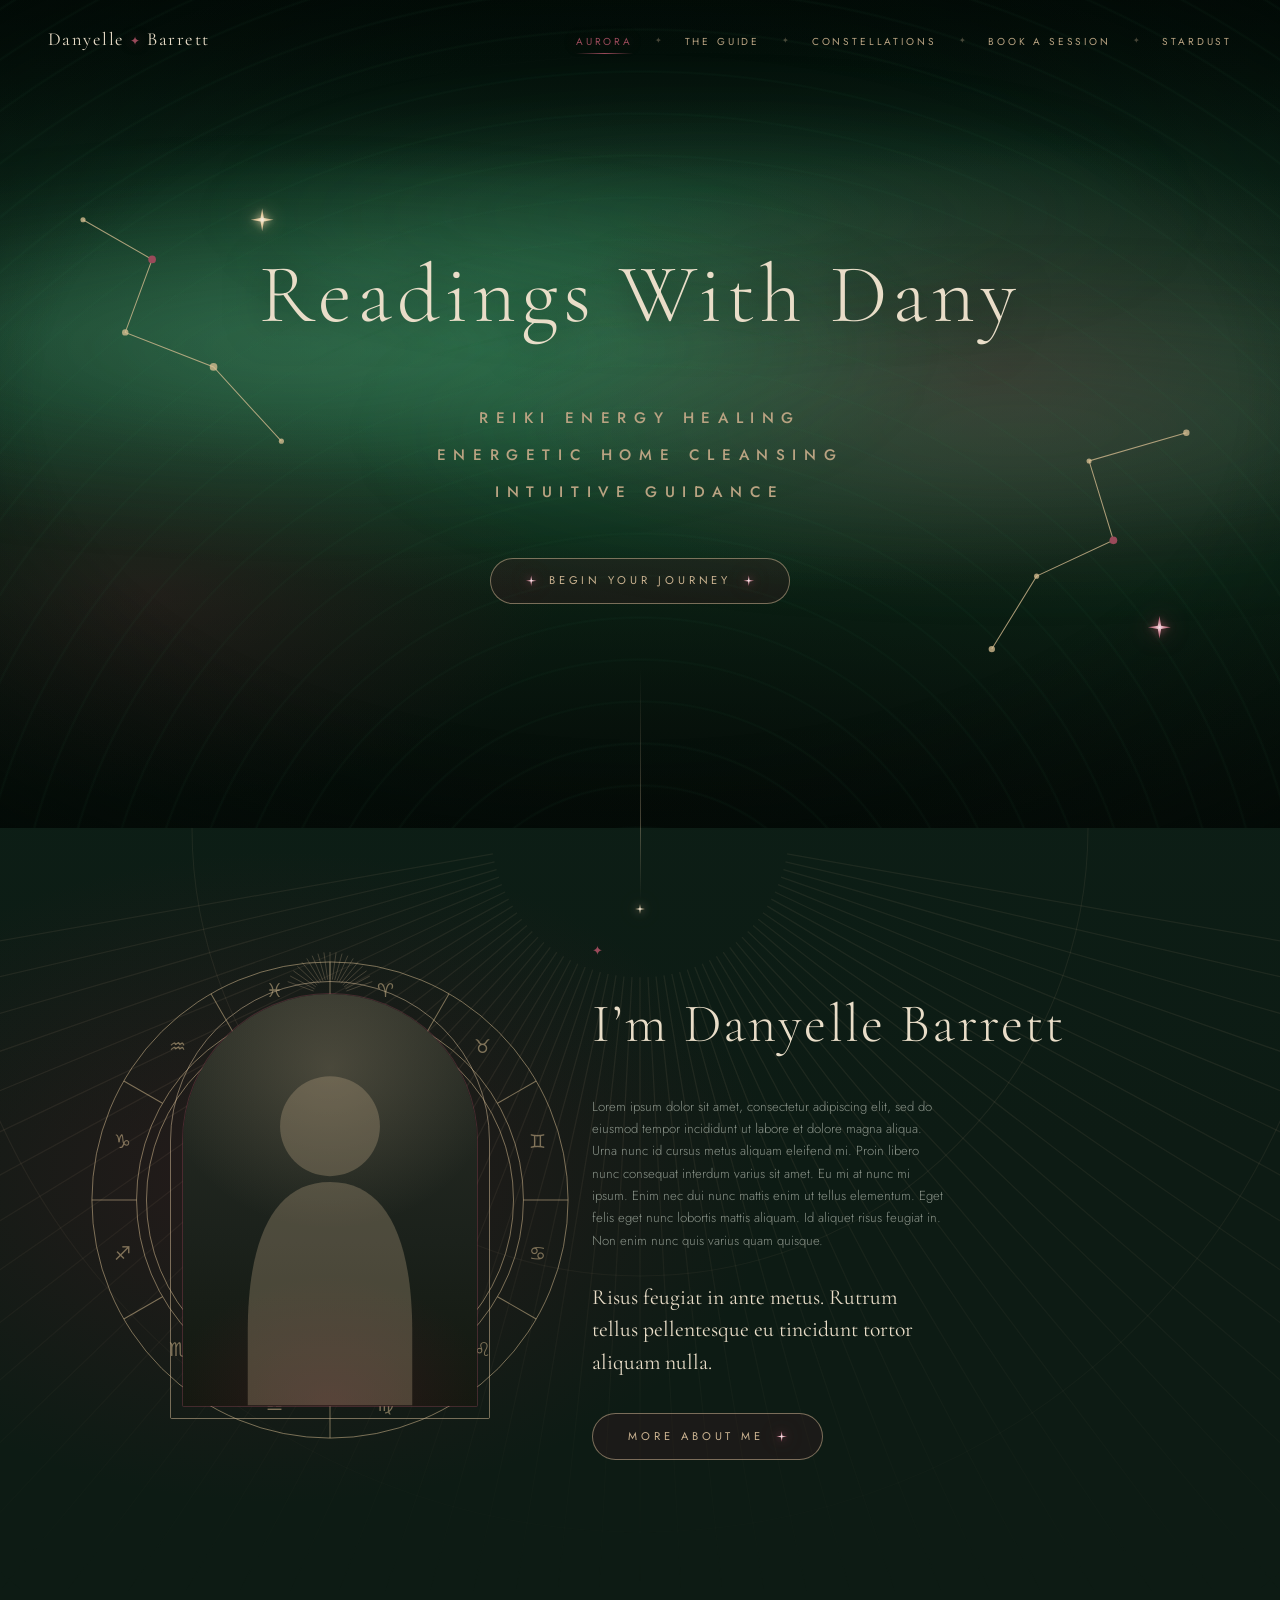
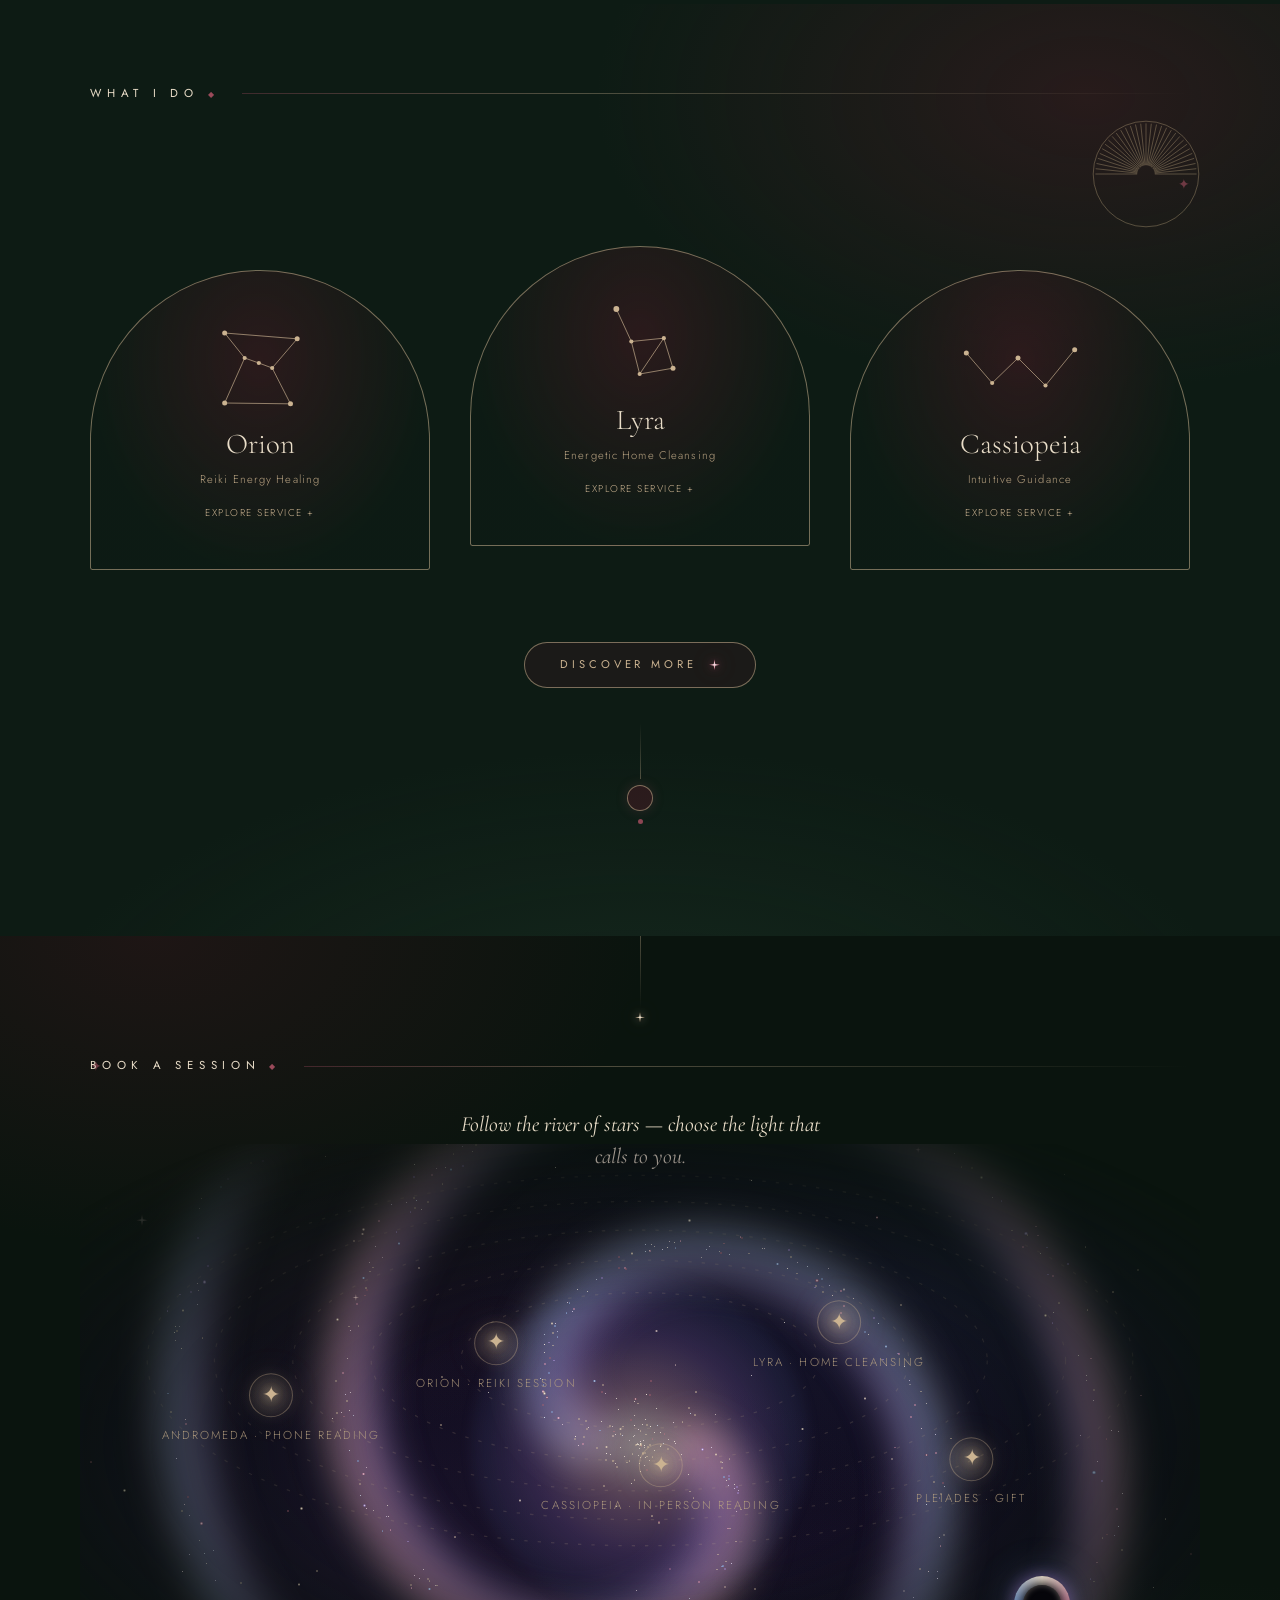
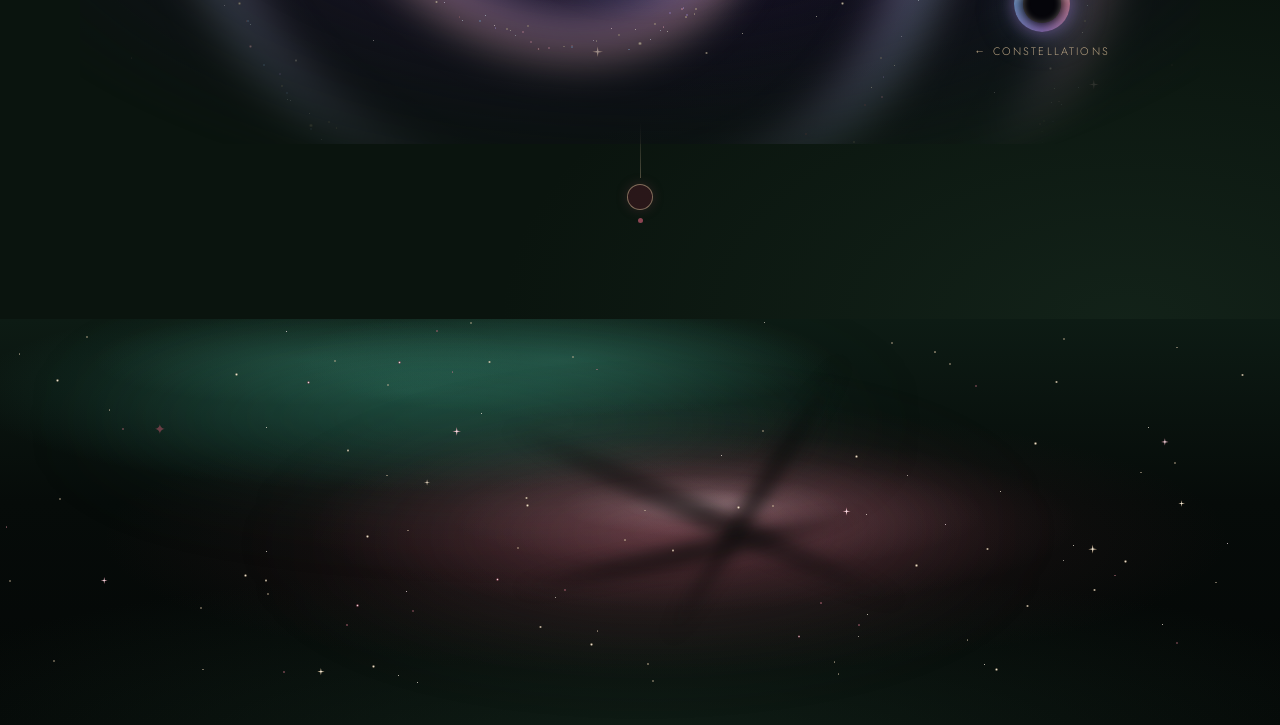
==== commit 07f71dfb: "Add post-booking payment section with Square / Apple Pay / pay-in-person options A hidden 'Complete " ====
--- a/index.html
+++ b/index.html
@@ -407,6 +407,40 @@
       </div>
     </section>
 
+    <!-- ============ COMPLETE YOUR PAYMENT ============ -->
+    <!-- Hidden by default; revealed automatically after a visitor confirms a
+         booking on book.html. Replace the square.link placeholders below with
+         your real Square payment links (Square Dashboard -> Payment Links). -->
+    <section class="payment" id="pay" hidden>
+      <div class="about-drop" aria-hidden="true">
+        <span class="drop-line"></span>
+        <span class="drop-diamond">✦</span>
+      </div>
+      <div class="services-heading">
+        <h3 class="eyebrow">Complete Your Payment <span class="diamond-sm" aria-hidden="true">◆</span></h3>
+        <div class="heading-rule" aria-hidden="true"></div>
+      </div>
+      <p class="payment-lede">Your session is booked under the stars &mdash; choose how you&rsquo;d like to pay.</p>
+      <div class="payment-options">
+        <a class="btn btn--pay" data-service="6" href="https://square.link/u/REPLACE-REIKI-30" target="_blank" rel="noopener">Reiki Session &middot; $65</a>
+        <a class="btn btn--pay" data-service="2" href="https://square.link/u/REPLACE-READING-30" target="_blank" rel="noopener">In-Person Reading 30 min &middot; $65</a>
+        <a class="btn btn--pay" data-service="3" href="https://square.link/u/REPLACE-READING-60" target="_blank" rel="noopener">In-Person Reading 1 hr &middot; $130</a>
+        <a class="btn btn--pay" data-service="4" href="https://square.link/u/REPLACE-PHONE-30" target="_blank" rel="noopener">Phone Reading 30 min &middot; $50</a>
+        <a class="btn btn--pay" data-service="5" href="https://square.link/u/REPLACE-PHONE-60" target="_blank" rel="noopener">Phone Reading 1 hr &middot; $100</a>
+        <a class="btn btn--pay" data-service="7" href="https://square.link/u/REPLACE-CLEANSE-30MI" target="_blank" rel="noopener">Home Cleansing 30 mi &middot; $125</a>
+        <a class="btn btn--pay" data-service="8" href="https://square.link/u/REPLACE-CLEANSE-60MI" target="_blank" rel="noopener">Home Cleansing 60 mi &middot; $150</a>
+        <a class="btn btn--pay" data-service="9" href="https://square.link/u/REPLACE-GIFT" target="_blank" rel="noopener">Gift Certificate &middot; $65</a>
+      </div>
+      <p class="payment-note">
+        <span class="sparkle" aria-hidden="true">✦</span>
+        Secure checkout by Square &mdash; Apple&nbsp;Pay, Google&nbsp;Pay &amp; all major cards accepted.
+      </p>
+      <div class="payment-inperson">
+        <p>Prefer to pay in person? You&rsquo;re all set &mdash; simply bring payment to your session.</p>
+        <button type="button" class="btn payment-dismiss">I&rsquo;ll pay at my session</button>
+      </div>
+    </section>
+
     <!-- ============ FOOTER ============ -->
     <footer class="footer" id="contact">
       <div class="footer-bg" aria-hidden="true">
--- a/style.css
+++ b/style.css
@@ -1831,3 +1831,102 @@
 .footer--slim .footer-copy {
   margin-top: 0;
 }
+
+/* ============ COMPLETE YOUR PAYMENT (revealed after booking) ============ */
+
+.payment {
+  position: relative;
+  padding: 6.5rem 1.5rem 6rem;
+  text-align: center;
+  background:
+    radial-gradient(ellipse 60% 50% at 85% 0%, rgba(88, 26, 40, 0.22), transparent 70%),
+    radial-gradient(ellipse 55% 45% at 10% 100%, rgba(40, 70, 52, 0.25), transparent 70%),
+    var(--bg-panel);
+}
+
+.payment-lede {
+  font-family: var(--serif);
+  font-size: 1.35rem;
+  font-style: italic;
+  font-weight: 400;
+  line-height: 1.5;
+  color: var(--cream);
+  max-width: 44ch;
+  margin: 2rem auto 0;
+}
+
+.payment-options {
+  display: flex;
+  flex-wrap: wrap;
+  justify-content: center;
+  gap: 1rem;
+  max-width: 860px;
+  margin: 2.4rem auto 0;
+}
+
+.btn--pay {
+  letter-spacing: 0.18em;
+  padding: 0.75rem 1.6rem;
+}
+
+.btn--pay.suggested {
+  border-color: var(--gold);
+  background: var(--maroon-glow);
+  box-shadow: 0 0 26px rgba(203, 179, 145, 0.25);
+}
+
+.payment-note {
+  margin: 2.2rem auto 0;
+  font-size: 0.68rem;
+  letter-spacing: 0.22em;
+  text-transform: uppercase;
+  color: var(--gold-soft);
+}
+
+.payment-note .sparkle {
+  margin-right: 0.6rem;
+}
+
+.payment-inperson {
+  max-width: 48ch;
+  margin: 2.6rem auto 0;
+  padding-top: 2rem;
+  border-top: 1px solid rgba(203, 179, 145, 0.18);
+}
+
+.payment-inperson p {
+  color: var(--text-dim);
+  font-size: 0.85rem;
+}
+
+.payment-dismiss {
+  margin-top: 1.2rem;
+  cursor: pointer;
+  background: transparent;
+}
+
+/* booking-confirmed banner on book.html */
+.pay-banner {
+  display: flex;
+  align-items: center;
+  justify-content: center;
+  gap: 0.75rem;
+  width: fit-content;
+  margin: 1.6rem auto 0;
+  padding: 0.8rem 2.2rem;
+  border: 1px solid var(--gold);
+  border-radius: 999px;
+  background: var(--maroon-glow);
+  color: var(--cream);
+  font-size: 0.7rem;
+  letter-spacing: 0.3em;
+  text-transform: uppercase;
+  text-decoration: none;
+  box-shadow: 0 0 30px rgba(138, 65, 82, 0.35);
+  transition: box-shadow 0.4s ease, border-color 0.4s ease;
+}
+
+.pay-banner:hover {
+  border-color: var(--cream);
+  box-shadow: 0 0 40px rgba(203, 179, 145, 0.35);
+}
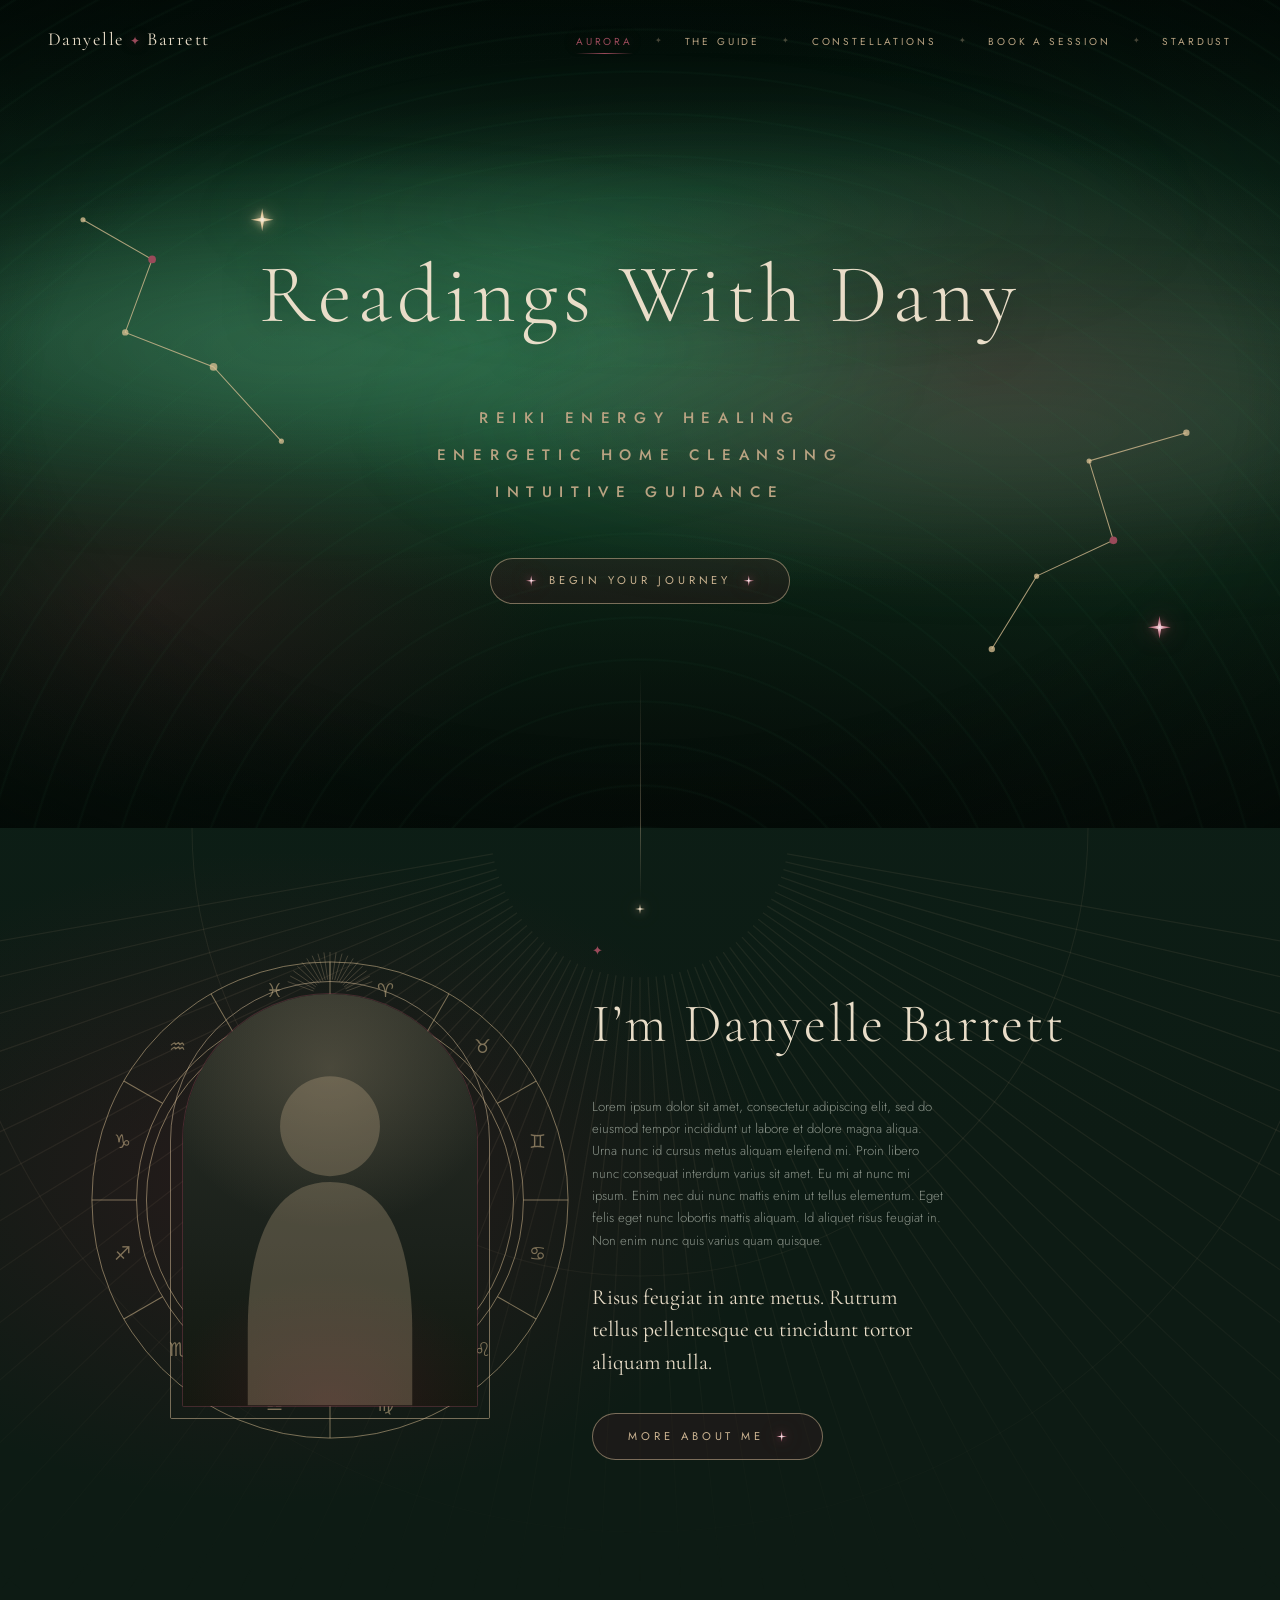
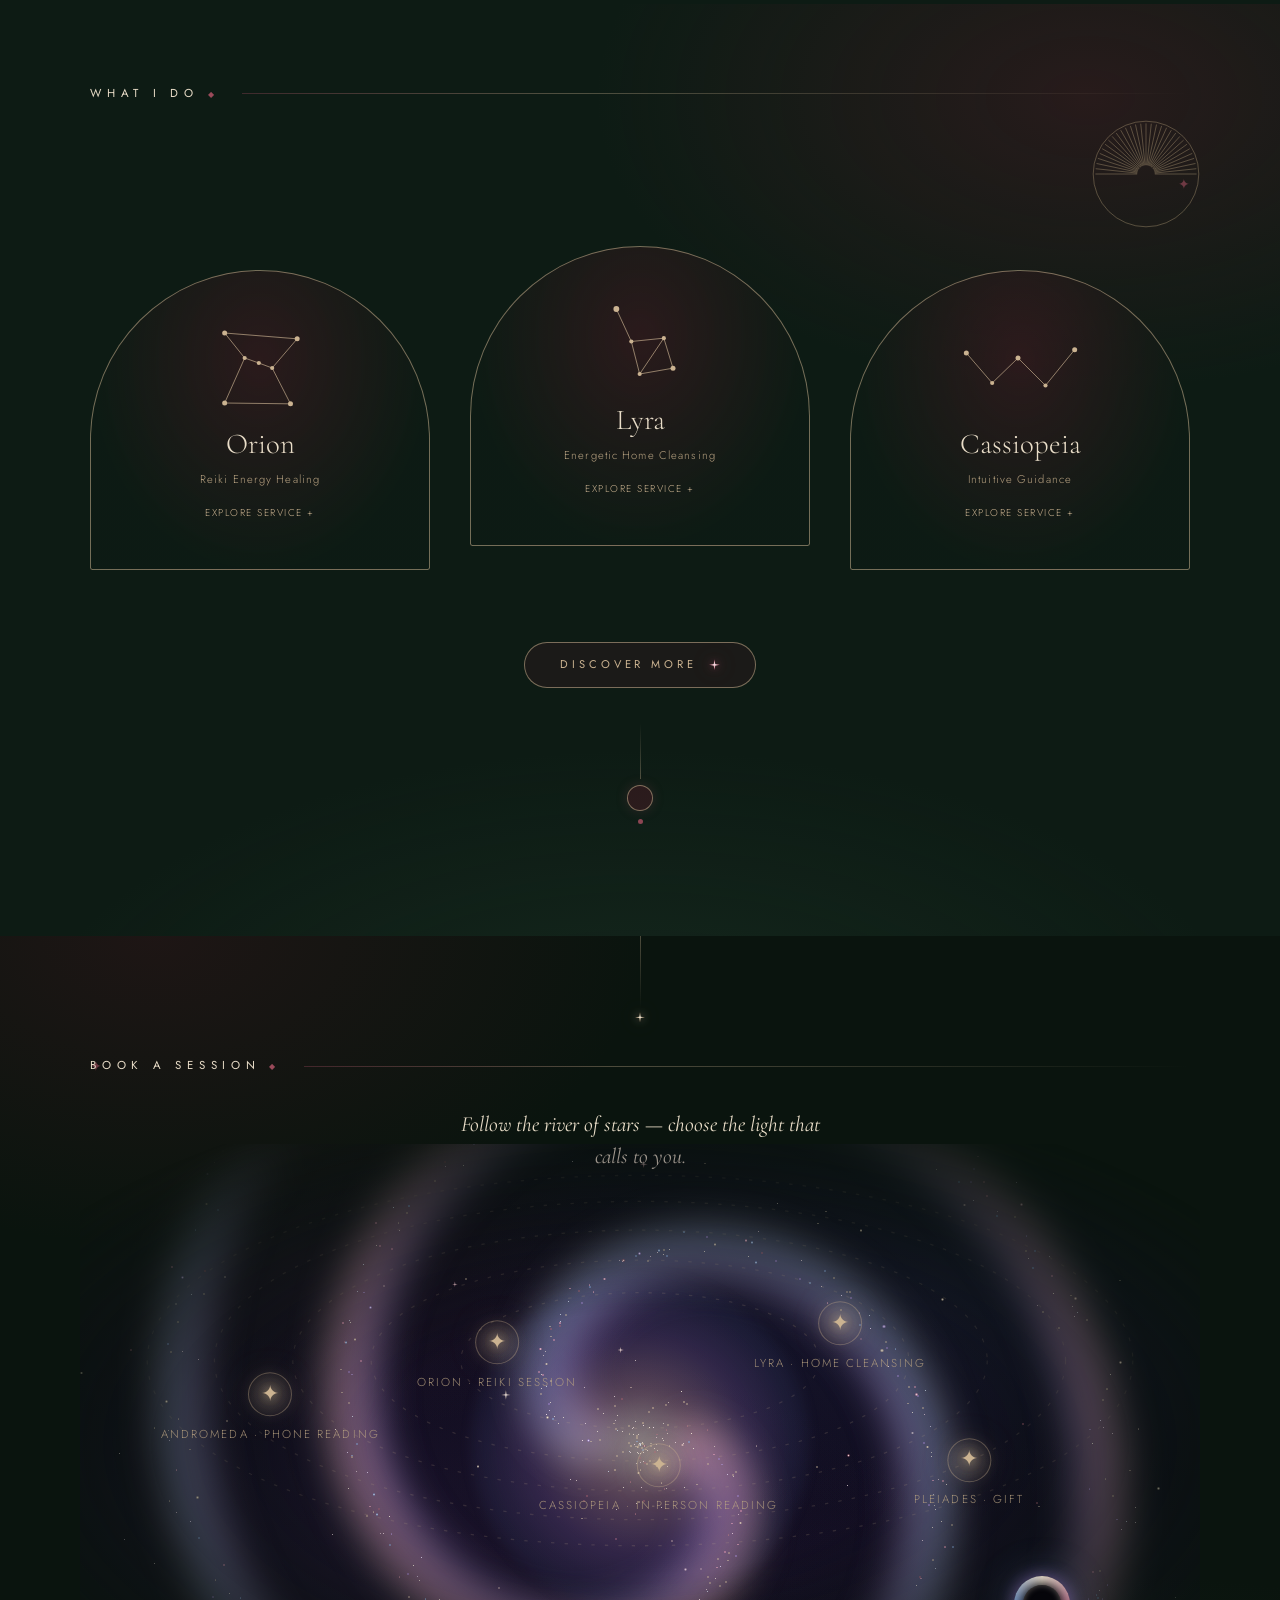
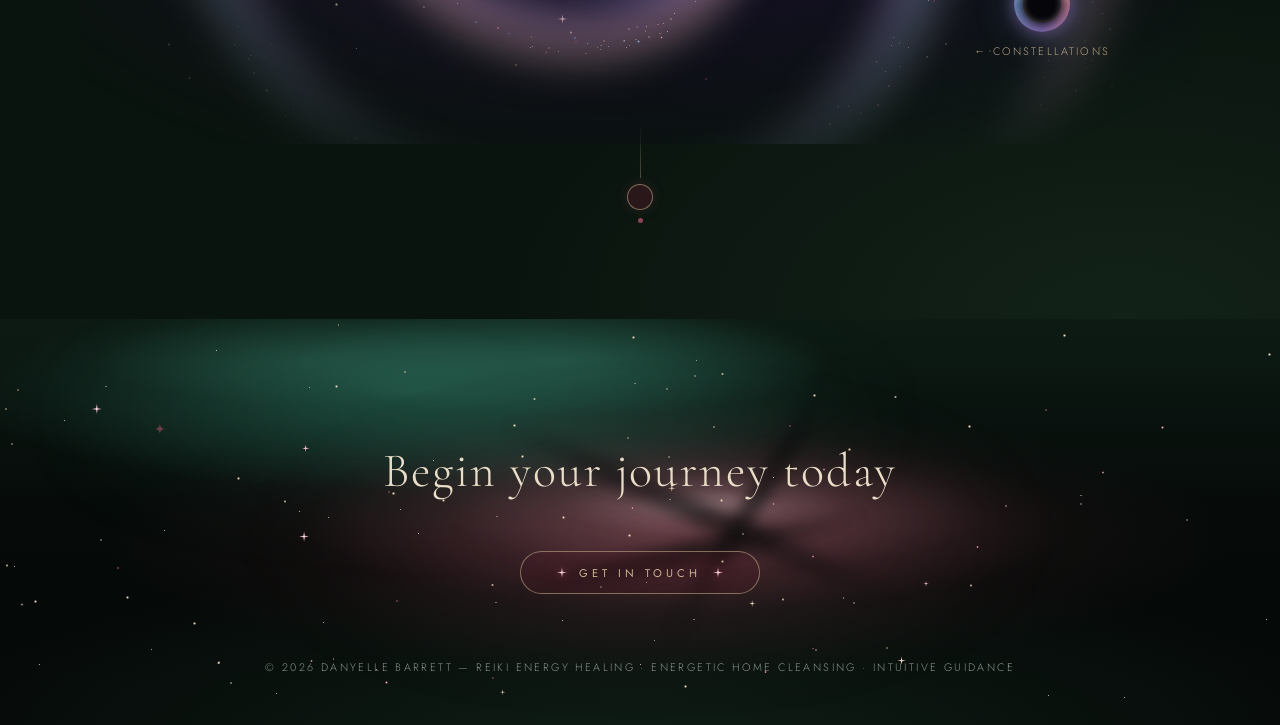
==== commit 625656e8: "feat:simulate new feature" ====
--- a/index.html
+++ b/index.html
@@ -257,7 +257,7 @@
       </div>
 
       <div class="services-cta reveal">
-        <a href="#contact" class="btn">
+        <a href="#book" class="btn">
           Discover More
           <span class="sparkle" aria-hidden="true">✦</span>
         </a>
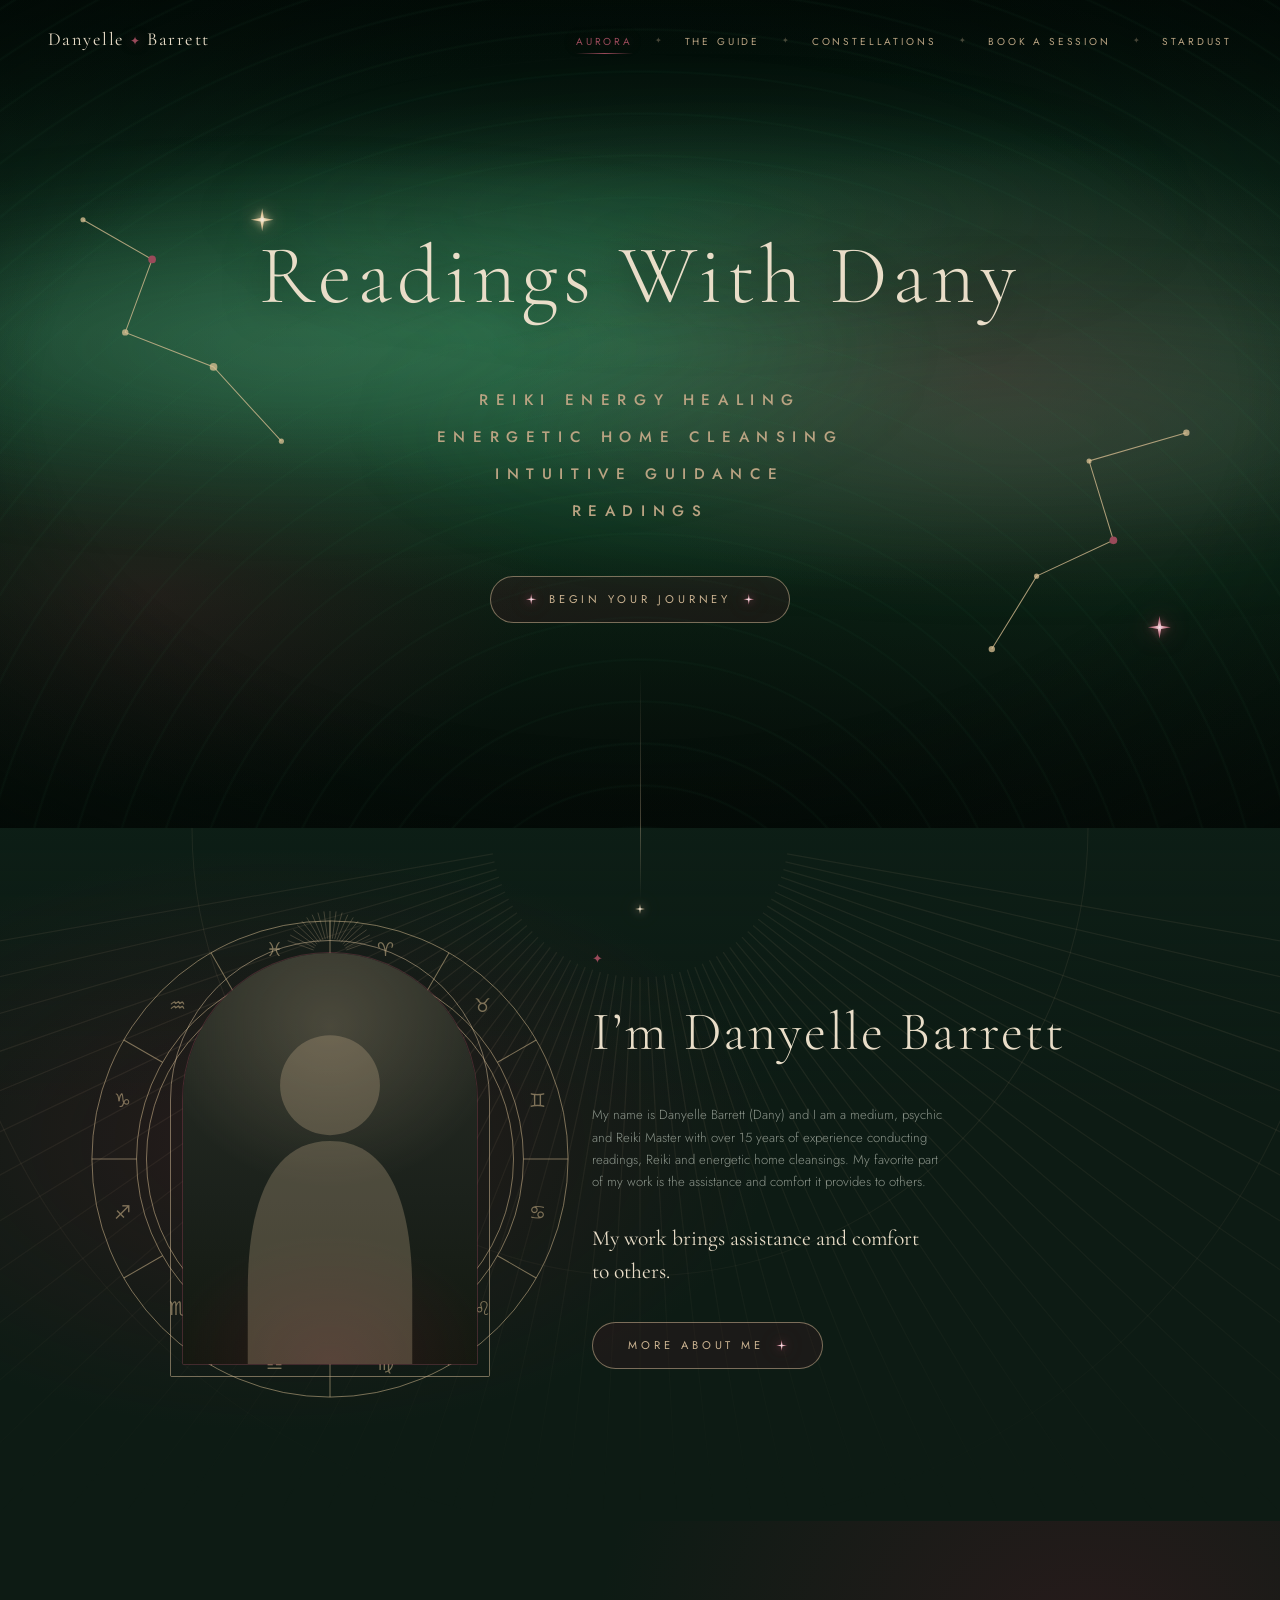
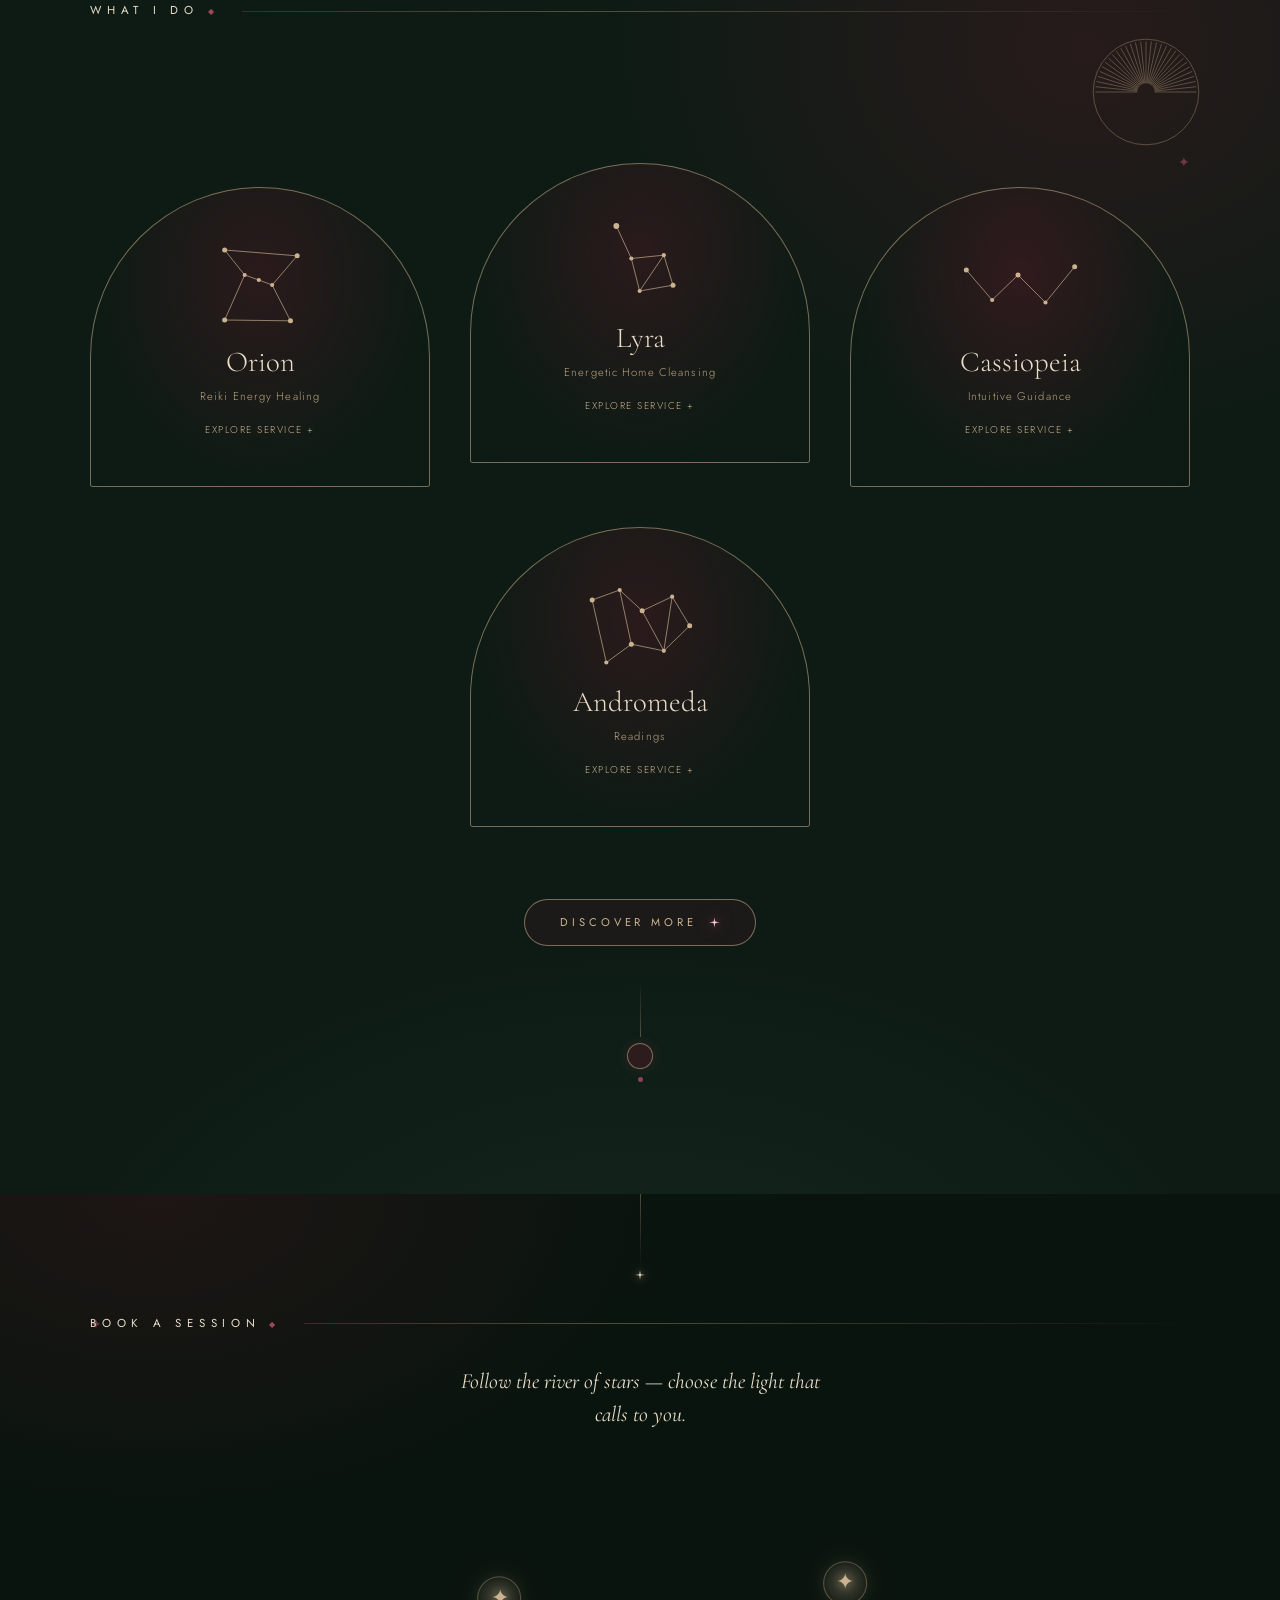
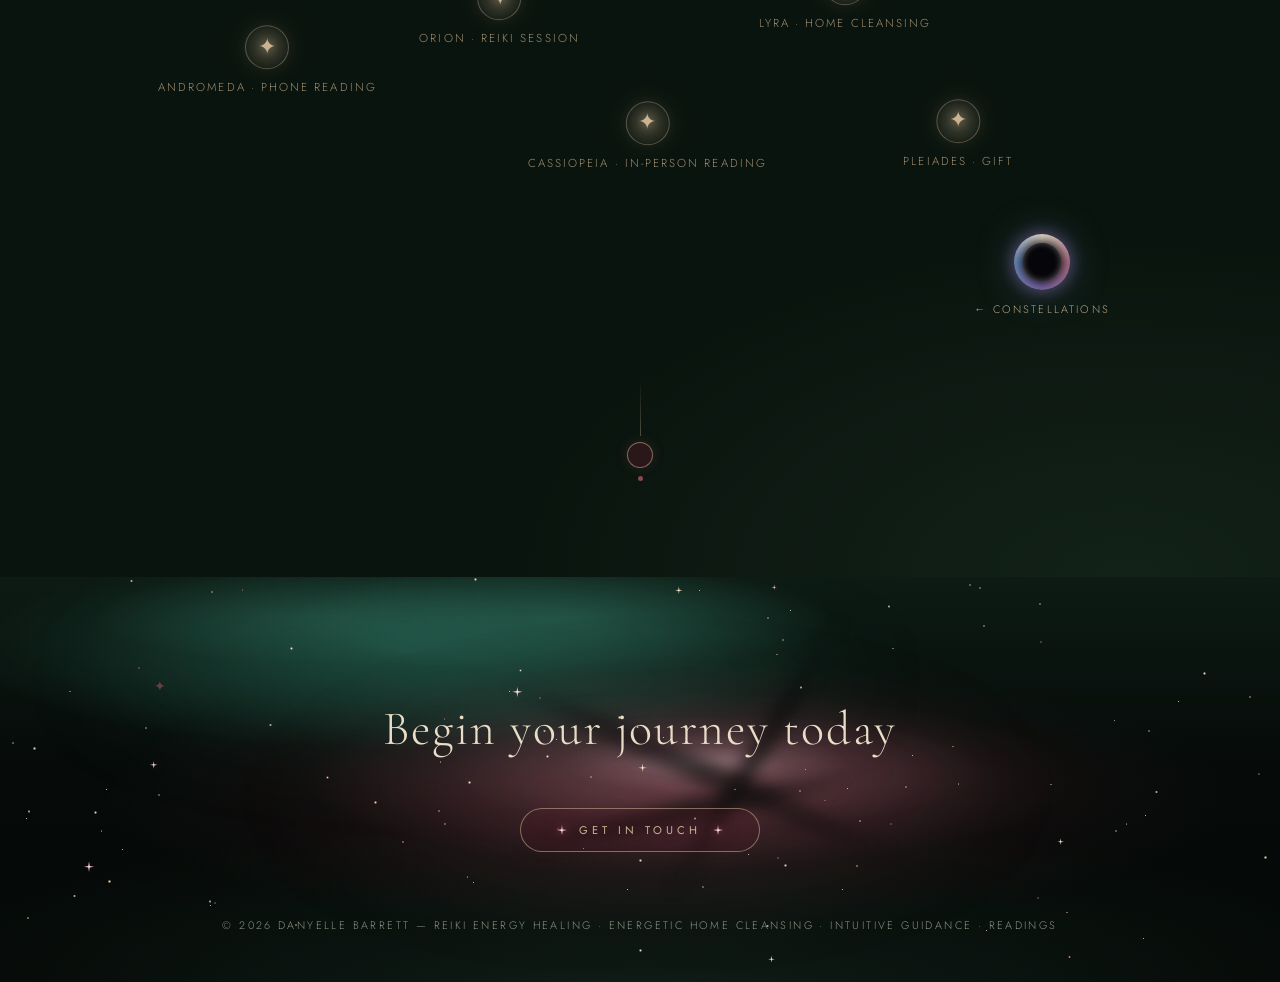
==== commit 506f735f: "feat:simulate new feature" ====
--- a/index.html
+++ b/index.html
@@ -7,7 +7,7 @@
     <link rel="preconnect" href="https://fonts.googleapis.com" />
     <link rel="preconnect" href="https://fonts.gstatic.com" crossorigin />
     <link
-      href="https://fonts.googleapis.com/css2?family=Cormorant+Garamond:ital,wght@0,300;0,400;0,500;1,400&family=Jost:wght@300;400;500&display=swap"
+      href="https://fonts.googleapis.com/css2?family=Cormorant+Garamond:ital,wght@0,300;0,400;0,500;1,400&amp;family=Jost:wght@300;400;500&amp;display=swap"
       rel="stylesheet"
     />
     <link rel="stylesheet" href="style.css" />
@@ -79,6 +79,7 @@
           <li>Reiki Energy Healing</li>
           <li>Energetic Home Cleansing</li>
           <li>Intuitive Guidance</li>
+          <li>Readings</li>
         </ul>
         <a href="#about" class="btn">
           <span class="sparkle" aria-hidden="true">✦</span>
@@ -157,16 +158,10 @@
           <span class="diamond" aria-hidden="true">✦</span>
           <h2>I&rsquo;m Danyelle Barrett</h2>
           <p class="about-body">
-            Lorem ipsum dolor sit amet, consectetur adipiscing elit, sed do eiusmod
-            tempor incididunt ut labore et dolore magna aliqua. Urna nunc id cursus
-            metus aliquam eleifend mi. Proin libero nunc consequat interdum varius
-            sit amet. Eu mi at nunc mi ipsum. Enim nec dui nunc mattis enim ut tellus
-            elementum. Eget felis eget nunc lobortis mattis aliquam. Id aliquet risus
-            feugiat in. Non enim nunc quis varius quam quisque.
+            My name is Danyelle Barrett (Dany) and I am a medium, psychic and Reiki Master with over 15 years of experience conducting readings, Reiki and energetic home cleansings. My favorite part of my work is the assistance and comfort it provides to others.
           </p>
           <p class="about-pull">
-            Risus feugiat in ante metus. Rutrum tellus pellentesque eu tincidunt
-            tortor aliquam nulla.
+            My work brings assistance and comfort to others.
           </p>
           <a href="#services" class="btn">
             More About Me
@@ -193,7 +188,7 @@
 
       <div class="cards">
         <article class="card reveal">
-          <details class="service-disclosure">
+          <details class="service-disclosure" name="service-cards">
             <summary class="constellation-card">
               <svg class="service-stars" viewBox="0 0 160 120" aria-hidden="true">
                 <path d="M37 18 61 48 78 54 94 60 124 25 M61 48 37 102 M94 60 116 103 M37 18 124 25 M37 102 116 103" />
@@ -206,7 +201,7 @@
             <div class="card-content">
               <div class="card-arch card-arch--text">
                 <h4>Reiki Energy Healing</h4>
-                <p>Eget felis eget nunc lobortis mattis aliquam. Id aliquet risus feugiat in.</p>
+                <p>I am a Reiki Master with over 15 years of experience conducting Reiki.</p>
               </div>
               <div class="card-arch card-arch--img card-img-1"></div>
             </div>
@@ -214,7 +209,7 @@
         </article>
 
         <article class="card card--center reveal">
-          <details class="service-disclosure">
+          <details class="service-disclosure" name="service-cards">
             <summary class="constellation-card">
               <svg class="service-stars" viewBox="0 0 160 120" aria-hidden="true">
                 <path d="M51 18 69 57 108 53 119 89 79 96 69 57 M108 53 79 96" />
@@ -228,14 +223,15 @@
               <div class="card-arch card-arch--img card-img-2"></div>
               <div class="card-arch card-arch--text">
                 <h4>Energetic Home Cleansing</h4>
-                <p>Eget felis eget nunc lobortis mattis aliquam. Id aliquet risus feugiat in.</p>
+                <p>Reiki healing energy and sage are used to heal the energy in your home and return it to sacred space. Although primarily used to resolve disruptive paranormal activity, a cleansing is also useful after a death, divorce or other life-altering moments as well as just giving your home an energetic boost. This service is also available for real estate that is difficult to sell.</p>
+                <p>I also offer House Reading services, which involve communicating with (but not removing) any energies in your home, reading the history of the home and its previous residents, as well as communicating with the home itself.</p>
               </div>
             </div>
           </details>
         </article>
 
         <article class="card reveal">
-          <details class="service-disclosure">
+          <details class="service-disclosure" name="service-cards">
             <summary class="constellation-card">
               <svg class="service-stars" viewBox="0 0 160 120" aria-hidden="true">
                 <path d="M15 42 46 78 77 48 110 81 145 38" />
@@ -248,9 +244,30 @@
             <div class="card-content">
               <div class="card-arch card-arch--text">
                 <h4>Intuitive Guidance</h4>
-                <p>Eget felis eget nunc lobortis mattis aliquam. Id aliquet risus feugiat in.</p>
+                <p>Intuitive readings involve connecting with the energy of loved ones via the energy of the client.</p>
               </div>
               <div class="card-arch card-arch--img card-img-3"></div>
+            </div>
+          </details>
+        </article>
+
+        <article class="card reveal">
+          <details class="service-disclosure" name="service-cards">
+            <summary class="constellation-card">
+              <svg class="service-stars" viewBox="0 0 160 120" aria-hidden="true">
+                <path d="M22 30 55 18 82 43 118 26 139 61 108 91 69 83 39 105 22 30 M55 18 69 83 M82 43 108 91 M118 26 108 91" />
+                <g><circle cx="22" cy="30" r="3" /><circle cx="55" cy="18" r="2.5" /><circle cx="82" cy="43" r="3" /><circle cx="118" cy="26" r="2.5" /><circle cx="139" cy="61" r="3" /><circle cx="108" cy="91" r="2.5" /><circle cx="69" cy="83" r="3" /><circle cx="39" cy="105" r="2.5" /></g>
+              </svg>
+              <span class="constellation-name">Andromeda</span>
+              <span class="constellation-service">Readings</span>
+              <span class="disclosure-prompt"><span class="open-label">Explore service +</span><span class="close-label">Close service −</span></span>
+            </summary>
+            <div class="card-content">
+              <div class="card-arch card-arch--img card-img-3"></div>
+              <div class="card-arch card-arch--text">
+                <h4>Readings</h4>
+                <p>Intuitive readings involve connecting with the energy of loved ones via the energy of the client. Other items that can be helpful are photos, objects or even the energy of the person's name. Both in-person and phone readings are available and are of equal accuracy.</p>
+              </div>
             </div>
           </details>
         </article>
@@ -409,8 +426,7 @@
 
     <!-- ============ COMPLETE YOUR PAYMENT ============ -->
     <!-- Hidden by default; revealed automatically after a visitor confirms a
-         booking on book.html. Replace the square.link placeholders below with
-         your real Square payment links (Square Dashboard -> Payment Links). -->
+         booking on book.html. Online payment details can be added when ready. -->
     <section class="payment" id="pay" hidden>
       <div class="about-drop" aria-hidden="true">
         <span class="drop-line"></span>
@@ -420,23 +436,9 @@
         <h3 class="eyebrow">Complete Your Payment <span class="diamond-sm" aria-hidden="true">◆</span></h3>
         <div class="heading-rule" aria-hidden="true"></div>
       </div>
-      <p class="payment-lede">Your session is booked under the stars &mdash; choose how you&rsquo;d like to pay.</p>
-      <div class="payment-options">
-        <a class="btn btn--pay" data-service="6" href="https://square.link/u/REPLACE-REIKI-30" target="_blank" rel="noopener">Reiki Session &middot; $65</a>
-        <a class="btn btn--pay" data-service="2" href="https://square.link/u/REPLACE-READING-30" target="_blank" rel="noopener">In-Person Reading 30 min &middot; $65</a>
-        <a class="btn btn--pay" data-service="3" href="https://square.link/u/REPLACE-READING-60" target="_blank" rel="noopener">In-Person Reading 1 hr &middot; $130</a>
-        <a class="btn btn--pay" data-service="4" href="https://square.link/u/REPLACE-PHONE-30" target="_blank" rel="noopener">Phone Reading 30 min &middot; $50</a>
-        <a class="btn btn--pay" data-service="5" href="https://square.link/u/REPLACE-PHONE-60" target="_blank" rel="noopener">Phone Reading 1 hr &middot; $100</a>
-        <a class="btn btn--pay" data-service="7" href="https://square.link/u/REPLACE-CLEANSE-30MI" target="_blank" rel="noopener">Home Cleansing 30 mi &middot; $125</a>
-        <a class="btn btn--pay" data-service="8" href="https://square.link/u/REPLACE-CLEANSE-60MI" target="_blank" rel="noopener">Home Cleansing 60 mi &middot; $150</a>
-        <a class="btn btn--pay" data-service="9" href="https://square.link/u/REPLACE-GIFT" target="_blank" rel="noopener">Gift Certificate &middot; $65</a>
-      </div>
-      <p class="payment-note">
-        <span class="sparkle" aria-hidden="true">✦</span>
-        Secure checkout by Square &mdash; Apple&nbsp;Pay, Google&nbsp;Pay &amp; all major cards accepted.
-      </p>
+      <p class="payment-lede">Online payment is being set up. Please bring payment to your session.</p>
       <div class="payment-inperson">
-        <p>Prefer to pay in person? You&rsquo;re all set &mdash; simply bring payment to your session.</p>
+        <p>You&rsquo;re all set &mdash; simply bring payment to your session.</p>
         <button type="button" class="btn payment-dismiss">I&rsquo;ll pay at my session</button>
       </div>
     </section>
@@ -459,7 +461,7 @@
           <span class="sparkle" aria-hidden="true">✦</span>
         </button>
         <div class="contact-options" id="contact-options" hidden>
-          <a href="mailto:hello@example.com" class="contact-option contact-option--sun">
+          <a href="mailto:readingswithdany@gmail.com" class="contact-option contact-option--sun">
             <svg class="contact-icon" viewBox="0 0 80 80" aria-hidden="true">
               <circle cx="40" cy="40" r="13" />
               <g class="contact-icon-rays">
@@ -474,9 +476,9 @@
               </g>
             </svg>
             <span class="contact-option-label">By Sun &middot; Email</span>
-            <span class="contact-option-value">hello@example.com</span>
+            <span class="contact-option-value">readingswithdany@gmail.com</span>
           </a>
-          <a href="tel:+15551234567" class="contact-option contact-option--moon">
+          <a href="tel:+15183342061" class="contact-option contact-option--moon">
             <svg class="contact-icon" viewBox="0 0 80 80" aria-hidden="true">
               <path d="M48 12 a30 30 0 1 0 20 36 a24 24 0 1 1 -20 -36" />
               <g class="contact-icon-stars">
@@ -486,10 +488,10 @@
               </g>
             </svg>
             <span class="contact-option-label">By Moon &middot; Phone</span>
-            <span class="contact-option-value">(555) 123-4567</span>
+            <span class="contact-option-value">(518) 334-2061</span>
           </a>
         </div>
-        <p class="footer-copy">&copy; <span id="year"></span> Danyelle Barrett &mdash; Reiki Energy Healing &middot; Energetic Home Cleansing &middot; Intuitive Guidance</p>
+        <p class="footer-copy">&copy; <span id="year"></span> Danyelle Barrett &mdash; Reiki Energy Healing &middot; Energetic Home Cleansing &middot; Intuitive Guidance &middot; Readings</p>
       </div>
     </footer>
 
--- a/style.css
+++ b/style.css
@@ -722,6 +722,10 @@
 
 .card--center {
   margin-top: -1.5rem;
+}
+
+.cards > .card:last-child:nth-child(4) {
+  grid-column: 2;
 }
 
 .constellation-card {
@@ -1726,6 +1730,10 @@
   .cards {
     grid-template-columns: 1fr;
     max-width: 420px;
+  }
+
+  .cards > .card:last-child:nth-child(4) {
+    grid-column: auto;
   }
 
   .card--center {
